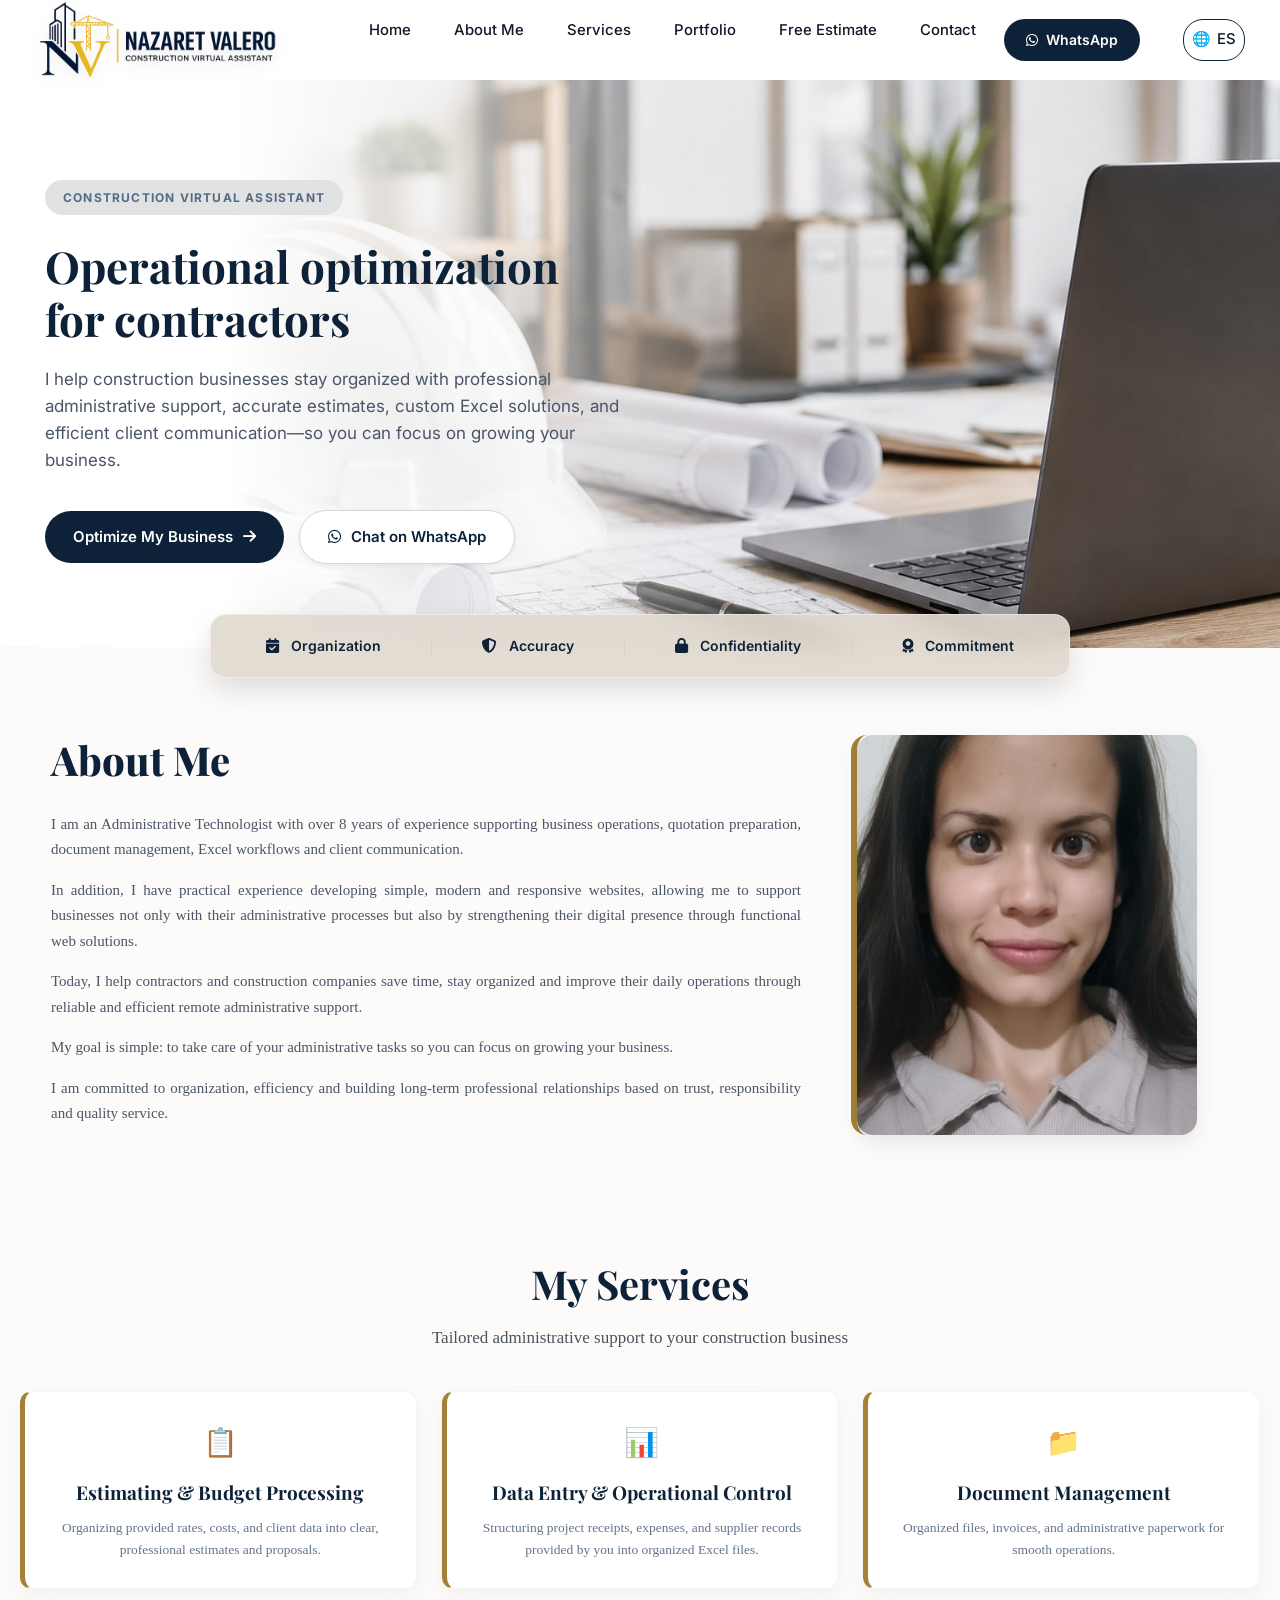
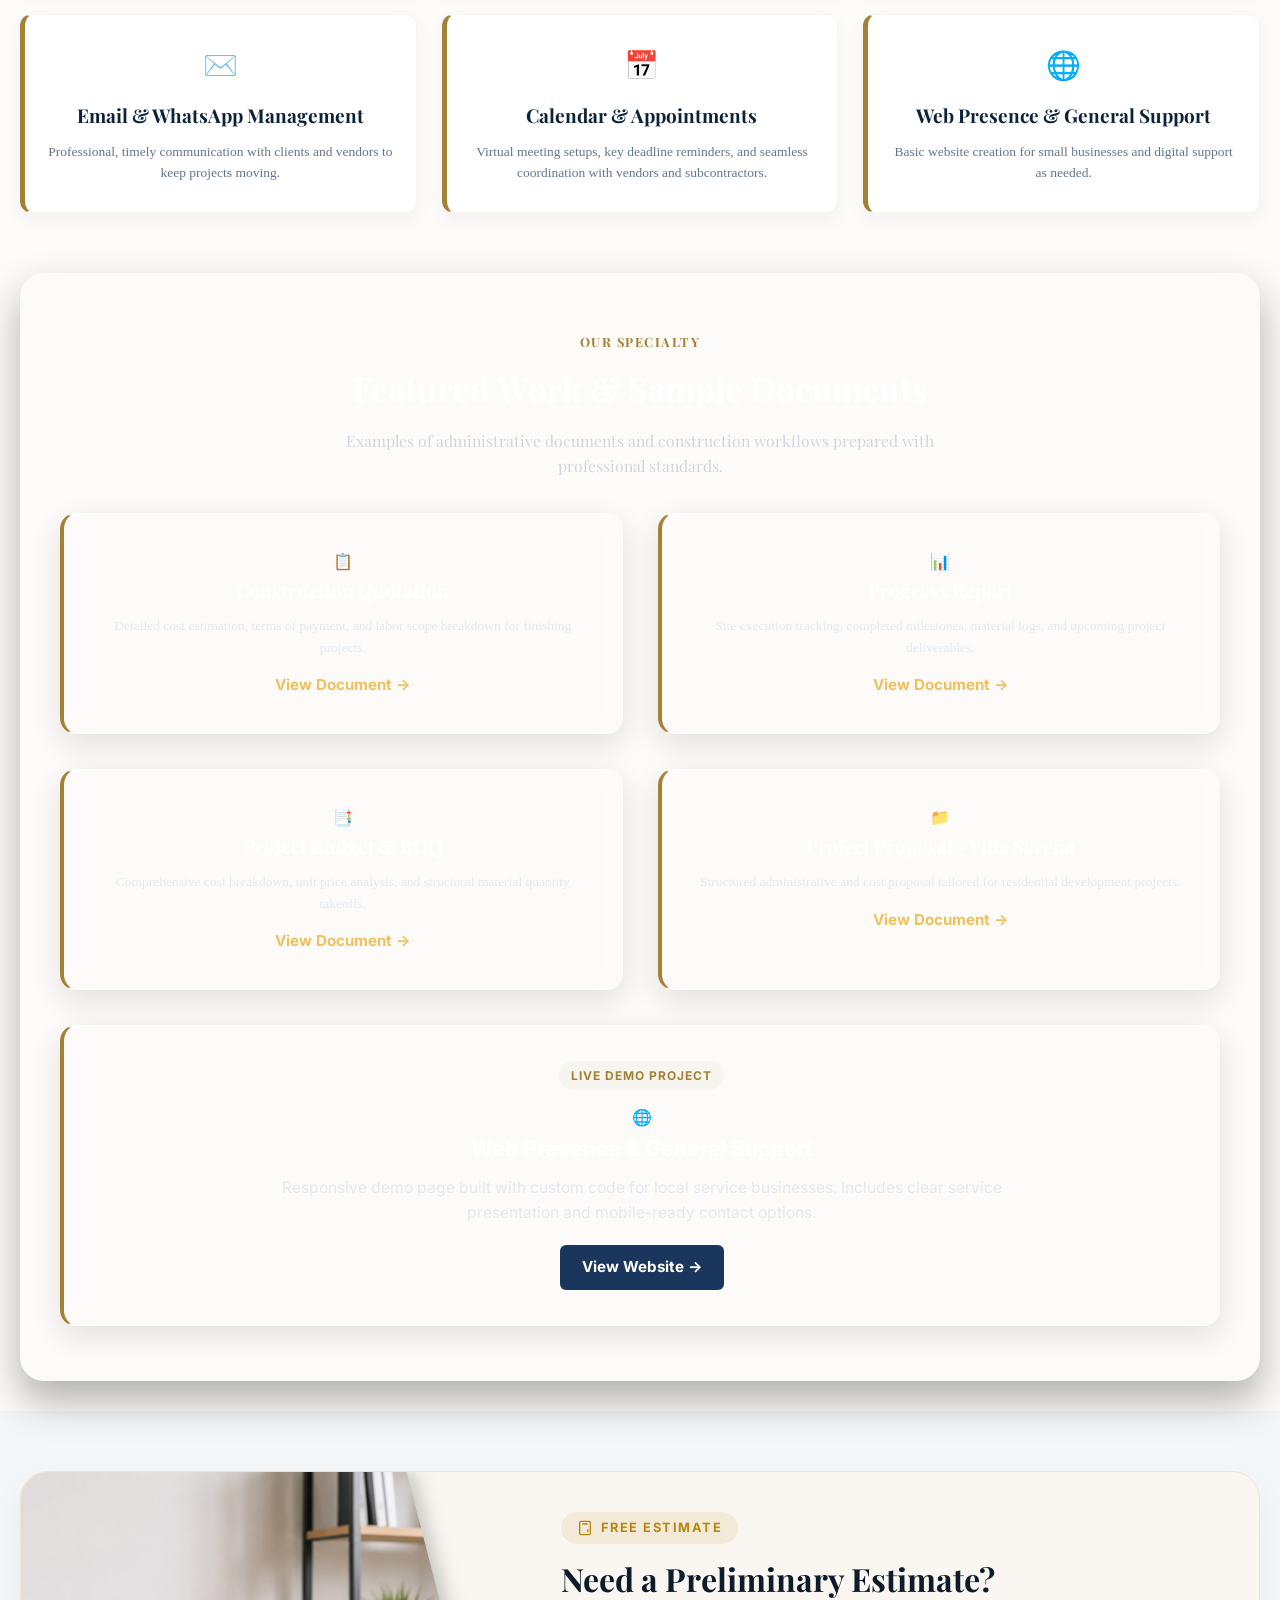
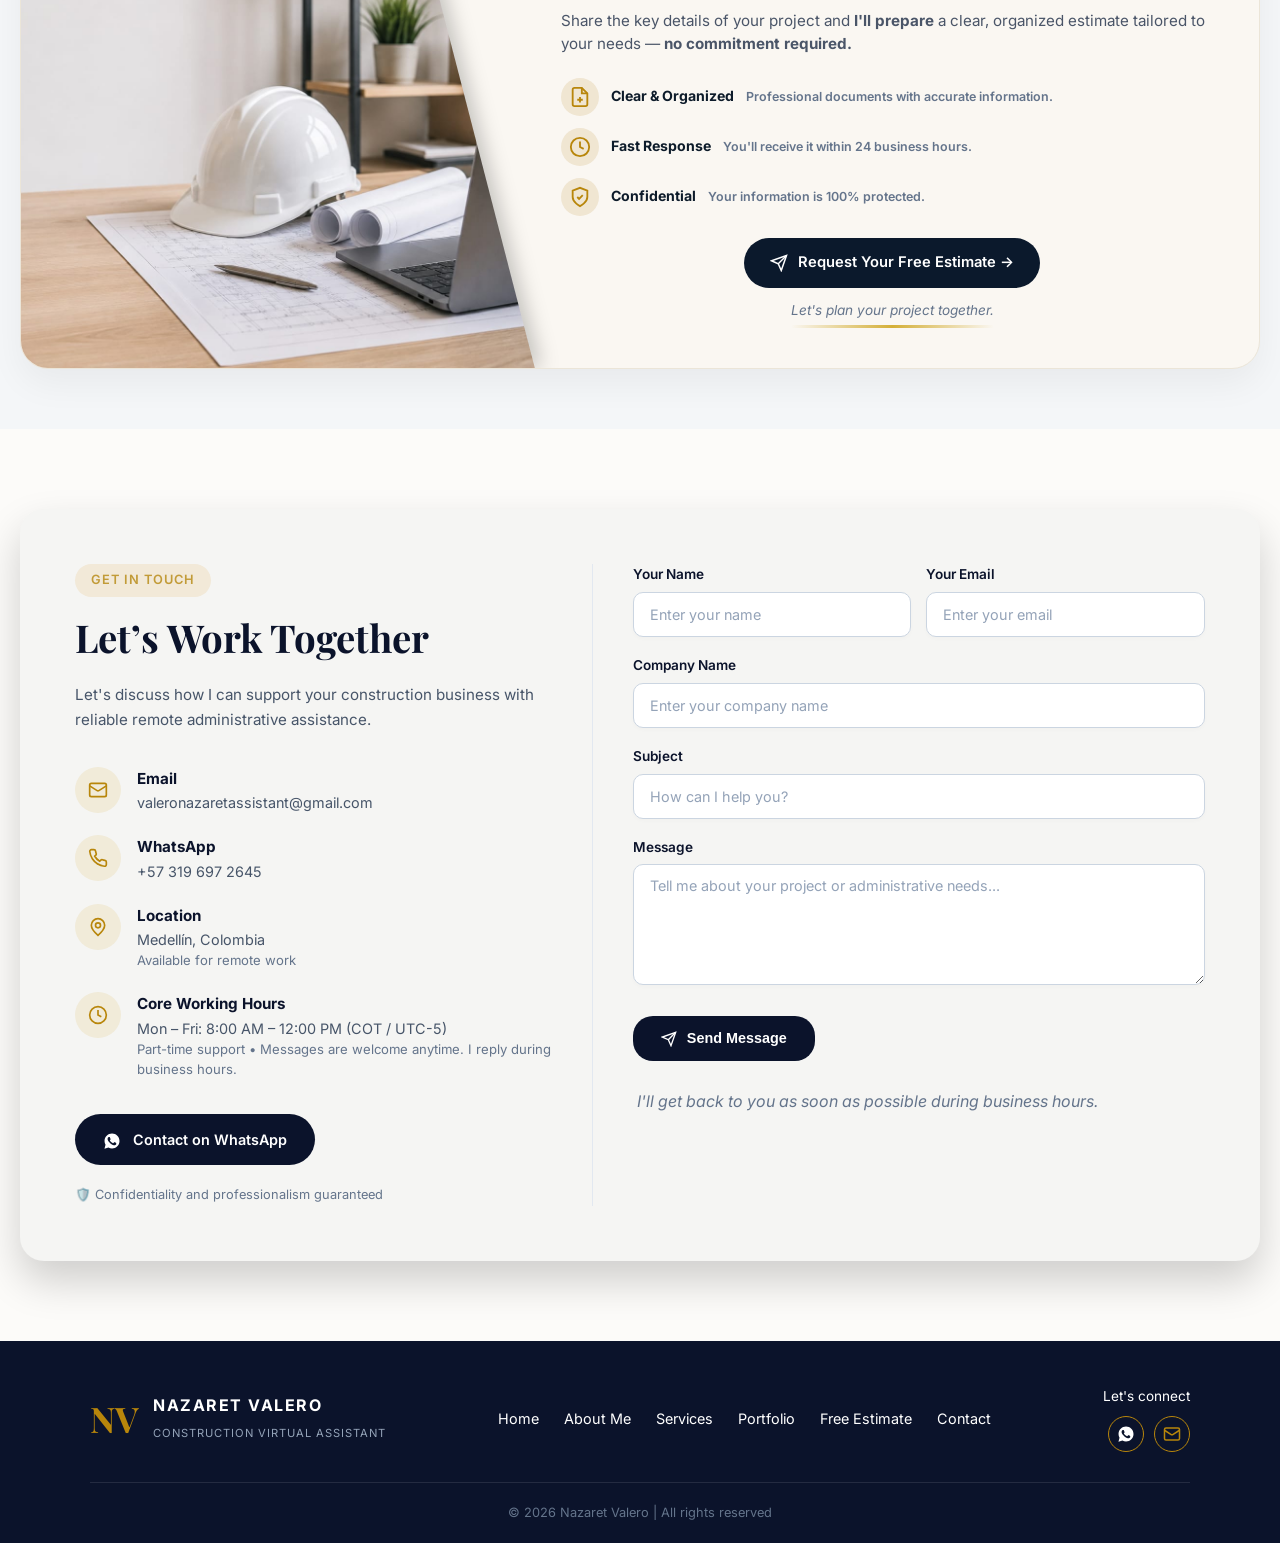
==== index.html @ 666b46e7 "Update index.html" ====
<!DOCTYPE html>
<html lang="en">
<head>
    <meta charset="UTF-8">
    <meta name="viewport" content="width=device-width, initial-scale=1.0">
    <title>Nazaret Valero | Construction Virtual Assistant</title>
    <!-- Tipografía Profesional Google Fonts -->
    <link rel="preconnect" href="https://fonts.googleapis.com">
    <link rel="preconnect" href="https://fonts.gstatic.com" crossorigin>
    <link href="https://fonts.googleapis.com/css2?family=Inter:wght@400;500;600;700&family=Playfair+Display:wght@600;700&display=swap" rel="stylesheet">
    
    <!-- CONEXIÓN CON EL CSS -->
    <link rel="stylesheet" href="Nazaret-styles.css">
    <link rel="stylesheet" href="https://cdnjs.cloudflare.com/ajax/libs/font-awesome/6.4.0/css/all.min.css">
</head>
<body>

    <!-- 1. BARRA DE NAVEGACIÓN SUPERIOR -->
<!-- 1. BARRA DE NAVEGACIÓN SUPERIOR -->
<header class="main-header">
  <div class="nav-container">
    
    <div class="logo-area">
      <img src="imagenes.img/logo.jpeg" alt="Nazaret Valero Logo" class="logo">
    </div>

    <!-- Botón hamburguesa con su función de clic -->
    <button class="menu-toggle" id="menu-toggle" onclick="toggleMenu()" aria-label="Abrir menú">
      <i class="fas fa-bars"></i>
    </button>

    <!-- Menú desplegable -->
    <nav class="nav-links" id="nav-links">
      <a href="#hero" data-i18n="navHome" onclick="closeMenu()">Home</a>
      <a href="#about" data-i18n="navAbout" onclick="closeMenu()">About Me</a>
      <a href="#services" data-i18n="navServices" onclick="closeMenu()">Services</a>
      <a href="#portfolio" data-i18n="navPortfolio" onclick="closeMenu()">Portfolio</a>
      <a href="#free-estimate" data-i18n="navEstimate" onclick="closeMenu()">Free Estimate</a>
      <a href="#contact" data-i18n="navContact" onclick="closeMenu()">Contact</a>

      <!-- Botones de acción integrados para que bajen en el menú móvil -->
      <a href="https://wa.me/573196972645" target="_blank" class="whatsapp-btn">
        <i class="fab fa-whatsapp"></i> WhatsApp
      </a>

      <a href="Nazaretes-index.html" class="lang-btn">
  🌐  <span id="lang-text">ES</span>
      </a>
    </nav>

  </div>
</header>

<!-- 2. SECCIÓN HERO -->
<section id="hero" class="hero-section">
    <div class="hero-container">
        <div class="hero-content">
            <!-- Píldora destacada -->
            <div class="hero-badge-pill">CONSTRUCTION VIRTUAL ASSISTANT</div>
            
            <h1>Operational optimization for contractors</h1>
            
            <p>I help construction businesses stay organized with professional administrative support, accurate estimates, custom Excel solutions, and efficient client communication—so you can focus on growing your business.</p>
            
            <div class="hero-actions">
                <a href="#contact" class="btn-primary">
                    Optimize My Business <i class="fas fa-arrow-right"></i>
                </a>
                <a href="https://wa.me/573196972645" target="_blank" class="btn-secondary">
                    <i class="fab fa-whatsapp"></i> Chat on WhatsApp
                </a>
            </div>
        </div>
        <!-- CINTA FLOTANTE DE CARACTERÍSTICAS (PÍLDORAS) -->
<div class="features-bar-wrapper">
    <div class="features-bar">
        <div class="feature-item">
            <i class="fas fa-calendar-check"></i>
            <span>Organization</span>
        </div>
        <div class="feature-divider"></div>
        
        <div class="feature-item">
            <i class="fas fa-shield-alt"></i>
            <span>Accuracy</span>
        </div>
        <div class="feature-divider"></div>
        
        <div class="feature-item">
            <i class="fas fa-lock"></i>
            <span>Confidentiality</span>
        </div>
        <div class="feature-divider"></div>
        
        <div class="feature-item">
            <i class="fas fa-award"></i>
            <span>Commitment</span>
        </div>
    </div>
</div>

    </div>
</section>

<!-- 3. SECCIÓN ACERCA DE MÍ -->
<section id="about" class="about-section">
    <div class="about-container">
        
        <!-- Columna Izquierda: Texto directo sobre la página -->
        <div class="about-content">
            <h2>About Me</h2>
            <p>I am an Administrative Technologist with over 8 years of experience supporting business operations, quotation preparation, document management, Excel workflows and client communication.</p>
            <p>In addition, I have practical experience developing simple, modern and responsive websites, allowing me to support businesses not only with their administrative processes but also by strengthening their digital presence through functional web solutions.</p>
            <p>Today, I help contractors and construction companies save time, stay organized and improve their daily operations through reliable and efficient remote administrative support.</p>
            <p>My goal is simple: to take care of your administrative tasks so you can focus on growing your business.</p>
            <p>I am committed to organization, efficiency and building long-term professional relationships based on trust, responsibility and quality service.</p>
        </div>

        <!-- Columna Derecha: Foto metida en su tarjeta flotante compacta -->
        <div class="about-image-wrapper">
        <div class="about-photo-card">
        <img src="imagenes.img/naza.jpg" alt="Nazaret Valero" class="about-photo">
    </div>
</div>
</section>

<section id="services" class="services-section">
    
    <!-- TÍTULOS DE LA SECCIÓN (Asegúrate de tener este bloque arriba de las tarjetas) -->
    <h2 class="services-title">My Services</h2>
    <p class="services-subtitle">Tailored administrative support to your construction business</p>

    <!-- CONTENEDOR DE LAS 6 TARJETAS EN VERTICAL -->
    <div class="services-container">

        <!-- 1. Cotizaciones -->
        <div class="service-card">
            <div class="service-icon">📋</div>
            <h3>Estimating & Budget Processing</h3>
            <p>Organizing provided rates, costs, and client data into clear, professional estimates and proposals.</p>
        </div>

        <!-- 2. Excel / Datos -->
        <div class="service-card">
            <div class="service-icon">📊</div>
            <h3>Data Entry & Operational Control</h3>
            <p>Structuring project receipts, expenses, and supplier records provided by you into organized Excel files.</p>
        </div>

        <!-- 3. Gestión Documental -->
        <div class="service-card">
            <div class="service-icon">📁</div>
            <h3>Document Management</h3>
            <p>Organized files, invoices, and administrative paperwork for smooth operations.</p>
        </div>

        <!-- 4. Correo y WhatsApp -->
        <div class="service-card">
            <div class="service-icon">✉️</div>
            <h3>Email & WhatsApp Management</h3>
            <p>Professional, timely communication with clients and vendors to keep projects moving.</p>
        </div>

        <!-- 5. Calendario -->
        <div class="service-card">
            <div class="service-icon">📅</div>
            <h3>Calendar & Appointments</h3>
            <p>Virtual meeting setups, key deadline reminders, and seamless coordination with vendors and subcontractors.</p>
        </div>

        <!-- 6. Web & Soporte -->
        <div class="service-card">
            <div class="service-icon">🌐</div>
            <h3>Web Presence & General Support</h3>
            <p>Basic website creation for small businesses and digital support as needed.</p>
        </div>

    </div>
</section>

<!-- SECTION: FEATURED WORK / PORTFOLIO -->
<section id="portfolio" class="services-section bg-white">
  <div class="container">
    
    <!-- TARJETA MARCO PRINCIPAL (Estilo José Obras) -->
    <div class="portfolio-hero-card">
      
      <div class="portfolio-hero-header">
        <span class="portfolio-tag">OUR SPECIALTY</span>
        <h2 class="portfolio-hero-title">Featured Work & Sample Documents</h2>
        <p class="portfolio-hero-subtitle">
          Examples of administrative documents and construction workflows prepared with professional standards.
        </p>
      </div>

      <!-- Cuadrícula 2x2 para las 4 tarjetas de documentos -->
      <div class="services-grid portfolio-2x2">
        
        <div class="service-card dark-card">
          <div class="card-icon">📋</div>
          <h3>Construction Quotation</h3>
          <p>Detailed cost estimation, terms of payment, and labor scope breakdown for finishing projects.</p>
          <a href="documentos.docs/english.docs/AustinTXquote.xlsx" target="_blank" class="portfolio-btn">View Document &rarr;</a>
        </div>

        <div class="service-card dark-card">
          <div class="card-icon">📊</div>
          <h3>Progress Report</h3>
          <p>Site execution tracking, completed milestones, material logs, and upcoming project deliverables.</p>
          <a href="documentos.docs/english.docs/CONSTRUCTION PROGRESS REPORT.pdf" target="_blank" class="portfolio-btn">View Document &rarr;</a>
        </div>

        <div class="service-card dark-card">
          <div class="card-icon">📑</div>
          <h3>Project Budget & BOQ</h3>
          <p>Comprehensive cost breakdown, unit price analysis, and structural material quantity takeoffs.</p>
          <a href="documentos.docs/english.docs/MRJOBSTENDER.xlsx" target="_blank" class="portfolio-btn">View Document &rarr;</a>
        </div>

        <div class="service-card dark-card">
          <div class="card-icon">📁</div>
          <h3>Project Proposal - Villa Serena</h3>
          <p>Structured administrative and cost proposal tailored for residential development projects.</p>
          <a href="documentos.docs/english.docs/Villa-Serena-proposal.odt" target="_blank" class="portfolio-btn">View Document &rarr;</a>
        </div>

      </div>

      <!-- Tarjeta 5: Proyecto Web en vivo -->
      <div class="featured-project-card dark-card">
        <div class="featured-badge">LIVE DEMO PROJECT</div>
        <div class="featured-content">
          <div class="card-icon">🌐</div>
          <h3>Web Presence & General Support</h3>
          <p>
          Responsive demo page built with custom code for local service businesses. Includes clear service presentation and mobile-ready contact options.
          </p>
          <a href="https://obras-remodelaciones.ejvalero10.workers.dev/" target="_blank" class="portfolio-btn-featured">View Website &rarr;</a>
        </div>
      </div>

    </div> <!-- FIN DE PORTFOLIO-HERO-CARD -->

  </div>
</section>

<!-- SECCIÓN FREE ESTIMATE (IMAGEN IZQUIERDA) -->
<section id="free-estimate" class="estimate-section">
  <div class="estimate-card">
    
    <!-- 1. Lado Izquierdo: Imagen con Corte Diagonal -->
    <div class="estimate-image-wrapper">
      <div class="gold-border"></div>
      <div class="estimate-image-side"></div>
    </div>

    <!-- 2. Lado Derecho: Textos y Botón -->
    <div class="estimate-text-side">
      <div class="badge-estimate">
        <svg width="16" height="16" viewBox="0 0 24 24" fill="none" stroke="currentColor" stroke-width="2">
          <rect x="4" y="2" width="16" height="20" rx="2"></rect>
          <line x1="8" y1="6" x2="16" y2="6"></line>
          <line x1="16" y1="14" x2="16" y2="18"></line>
          <path d="M8 10h.01M12 10h.01M16 10h.01M8 14h.01M12 14h.01M8 18h.01M12 18h.01"></path>
        </svg>
        FREE ESTIMATE
      </div>

      <h2 class="estimate-title">Need a Preliminary Estimate?</h2>
      
      <p class="estimate-desc">
        Share the key details of your project and <strong>I'll prepare</strong> 
        a clear, organized estimate tailored to your needs — 
        <strong>no commitment required.</strong>
      </p>

      <div class="estimate-features">
        <div class="feature-item">
          <div class="feature-icon">
            <svg width="22" height="22" viewBox="0 0 24 24" fill="none" stroke="#b8860b" stroke-width="2">
              <path d="M14 2H6a2 2 0 0 0-2 2v16a2 2 0 0 0 2 2h12a2 2 0 0 0 2-2V8z"></path>
              <polyline points="14 2 14 8 20 8"></polyline>
              <line x1="12" y1="18" x2="12" y2="12"></line>
              <path d="M9 15h6"></path>
            </svg>
          </div>
          <h3>Clear & Organized</h3>
          <p>Professional documents with accurate information.</p>
        </div>

        <div class="feature-item">
          <div class="feature-icon">
            <svg width="22" height="22" viewBox="0 0 24 24" fill="none" stroke="#b8860b" stroke-width="2">
              <circle cx="12" cy="12" r="10"></circle>
              <polyline points="12 6 12 12 16 14"></polyline>
            </svg>
          </div>
          <h3>Fast Response</h3>
          <p>You'll receive it within 24 business hours.</p>
        </div>

        <div class="feature-item">
          <div class="feature-icon">
            <svg width="22" height="22" viewBox="0 0 24 24" fill="none" stroke="#b8860b" stroke-width="2">
              <path d="M12 22s8-4 8-10V5l-8-3-8 3v7c0 6 8 10 8 10z"></path>
              <polyline points="9 12 11 14 15 10"></polyline>
            </svg>
          </div>
          <h3>Confidential</h3>
          <p>Your information is 100% protected.</p>
        </div>
      </div>

      <div class="estimate-action-wrapper">
        <a href="#contact" class="btn-estimate">
          <svg width="18" height="18" viewBox="0 0 24 24" fill="none" stroke="currentColor" stroke-width="2">
            <line x1="22" y1="2" x2="11" y2="13"></line>
            <polygon points="22 2 15 22 11 13 2 9 22 2"></polygon>
          </svg>
          Request Your Free Estimate &rarr;
        </a>

        <div class="footer-tag-container">
          <p class="estimate-footer-tag">Let's plan your project together.</p>
          <div class="gold-brush-line"></div>
        </div>
      </div>
    </div>

  </div>
</section>

<!-- SECCIÓN DE CONTACTO -->
<section class="contact-section" id="contact">
  <div class="contact-card">
    
    <!-- Columna Izquierda: Información de contacto -->
    <div class="contact-info">
      <span class="contact-tag">GET IN TOUCH</span>
      <h2 class="contact-title">Let’s Work Together</h2>
      <p class="contact-desc">
        Let's discuss how I can support your construction business with reliable remote administrative assistance.
      </p>

      <div class="info-list">
        <!-- Email -->
        <div class="info-item">
          <div class="info-icon">
            <svg width="20" height="20" viewBox="0 0 24 24" fill="none" stroke="#b8860b" stroke-width="2"><rect x="2" y="4" width="20" height="16" rx="2"/><path d="m22 7-8.97 5.7a1.94 1.94 0 0 1-2.06 0L2 7"/></svg>
          </div>
          <div>
            <strong>Email</strong>
            <p>valeronazaretassistant@gmail.com</p>
          </div>
        </div>

        <!-- WhatsApp -->
        <div class="info-item">
          <div class="info-icon">
            <svg width="20" height="20" viewBox="0 0 24 24" fill="none" stroke="#b8860b" stroke-width="2"><path d="M22 16.92v3a2 2 0 0 1-2.18 2 19.79 19.79 0 0 1-8.63-3.07 19.5 19.5 0 0 1-6-6 19.79 19.79 0 0 1-3.07-8.67A2 2 0 0 1 4.11 2h3a2 2 0 0 1 2 1.72 12.84 12.84 0 0 0 .7 2.81 2 2 0 0 1-.45 2.11L8.09 9.91a16 16 0 0 0 6 6l1.27-1.27a2 2 0 0 1 2.11-.45 12.84 12.84 0 0 0 2.81.7A2 2 0 0 1 22 16.92z"/></svg>
          </div>
          <div>
            <strong>WhatsApp</strong>
            <p>+57 319 697 2645</p>
          </div>
        </div>

        <!-- Location -->
        <div class="info-item">
          <div class="info-icon">
            <svg width="20" height="20" viewBox="0 0 24 24" fill="none" stroke="#b8860b" stroke-width="2"><path d="M12 2a8 8 0 0 0-8 8c0 5.25 8 12 8 12s8-6.75 8-12a8 8 0 0 0-8-8z"/><circle cx="12" cy="10" r="3"/></svg>
          </div>
          <div>
            <strong>Location</strong>
            <p>Medellín, Colombia<br><span class="sub-text">Available for remote work</span></p>
          </div>
        </div>

        <!-- Working Hours & Response Time -->
        <div class="info-item">
          <div class="info-icon">
            <svg width="20" height="20" viewBox="0 0 24 24" fill="none" stroke="#b8860b" stroke-width="2"><circle cx="12" cy="12" r="10"/><polyline points="12 6 12 12 16 14"/></svg>
          </div>
          <div>
            <strong>Core Working Hours</strong>
            <p>Mon – Fri: 8:00 AM – 12:00 PM (COT / UTC-5)<br>
            <span class="sub-text">Part-time support • Messages are welcome anytime. I reply during business hours.</span></p>
          </div>
        </div>
      </div>

      <a href="https://wa.me/573196972645" target="_blank" class="btn-whatsapp">
        <svg width="18" height="18" viewBox="0 0 24 24" fill="currentColor" style="vertical-align: middle; margin-right: 8px;"><path d="M12.031 2c-5.517 0-9.993 4.476-9.993 9.993 0 1.763.459 3.483 1.332 5.003l-1.417 5.176 5.297-1.389c1.472.802 3.137 1.222 4.781 1.222 5.517 0 9.993-4.476 9.993-9.993s-4.476-9.993-9.993-9.993zm5.834 14.161c-.247.693-1.221 1.282-1.996 1.448-.528.113-1.218.204-3.535-.757-2.966-1.229-4.872-4.248-5.02-4.444-.147-.197-1.201-1.602-1.201-3.056 0-1.454.757-2.17 1.026-2.463.269-.293.588-.366.783-.366.196 0 .392.001.563.01.183.009.429-.069.672.514.247.593.842 2.054.915 2.203.073.149.122.322.024.516-.098.196-.147.319-.293.491-.147.172-.31.385-.443.518-.147.147-.301.307-.129.602.172.295.765 1.263 1.642 2.045 1.129 1.004 2.08 1.315 2.375 1.462.295.147.466.122.638-.073.172-.196.735-.857.931-1.151.196-.295.392-.245.662-.147.269.098 1.716.809 2.01 1.054.295.245.295.589.048 1.282z"/></svg>
        Contact on WhatsApp
      </a>

      <p class="security-note">
        🛡️ Confidentiality and professionalism guaranteed
      </p>
    </div>

    <!-- Divisor de Línea Vertical -->
    <div class="contact-divider"></div>

    <!-- Columna Derecha: Formulario -->
    <div class="contact-form-container">
      <form class="contact-form" action="https://formspree.io/f/xlgqovov" method="POST">
        <div class="form-row">
          <div class="form-group">
            <label>Your Name</label>
            <input type="text" name="name" placeholder="Enter your name" required>
          </div>
          <div class="form-group">
            <label>Your Email</label>
            <input type="email" name="email" placeholder="Enter your email" required>
          </div>
        </div>

        <div class="form-group">
          <label>Company Name</label>
          <input type="text" name="company" placeholder="Enter your company name">
        </div>

        <div class="form-group">
          <label>Subject</label>
          <input type="text" name="subject" placeholder="How can I help you?">
        </div>

        <div class="form-group">
          <label>Message</label>
          <textarea name="message" rows="5" placeholder="Tell me about your project or administrative needs..."></textarea>
        </div>

        <button type="submit" class="btn-send">
          <svg width="16" height="16" viewBox="0 0 24 24" fill="none" stroke="currentColor" stroke-width="2" style="vertical-align: middle; margin-right: 6px;"><line x1="22" y1="2" x2="11" y2="13"/><polygon points="22 2 15 22 11 13 2 9 22 2"/></svg>
          Send Message
        </button>

<!-- Nota de confianza debajo del botón -->
<p class="form-note">
  I'll get back to you as soon as possible during business hours.
</p>

      </form>
    </div>

  </div>
</section>

<!-- PIE DE PÁGINA (FOOTER) -->
<footer class="main-footer">
  <div class="footer-container">
    
    <!-- Branding -->
    <div class="footer-brand">
     <span class="brand-monogram notranslate" translate="no">NV</span>
      <div class="brand-text">
        <h3>NAZARET VALERO</h3>
        <span>CONSTRUCTION VIRTUAL ASSISTANT</span>
      </div>
    </div>

    <!-- Links de Navegación -->
    <ul class="footer-nav">
      <li><a href="#hero">Home</a></li>
      <li><a href="#about">About Me</a></li>
      <li><a href="#services">Services</a></li>
      <li><a href="#portfolio">Portfolio</a></li>
      <li><a href="#free-estimate">Free Estimate</a></li>
      <li><a href="#contact">Contact</a></li>
    </ul>

       <!-- Contacto Directo: WhatsApp y Email (Iconos Circulares) -->
    <div class="footer-social">
      <span>Let's connect</span>
      <div class="social-icons">
        <!-- Icono WhatsApp Circular -->
        <a href="https://wa.me/573196972645" target="_blank" title="WhatsApp" class="btn-footer-circle btn-wa-circle">
          <svg width="18" height="18" viewBox="0 0 24 24" fill="#ffffff"><path d="M12.031 2c-5.517 0-9.993 4.476-9.993 9.993 0 1.763.459 3.483 1.332 5.003l-1.417 5.176 5.297-1.389c1.472.802 3.137 1.222 4.781 1.222 5.517 0 9.993-4.476 9.993-9.993s-4.476-9.993-9.993-9.993zm5.834 14.161c-.247.693-1.221 1.282-1.996 1.448-.528.113-1.218.204-3.535-.757-2.966-1.229-4.872-4.248-5.02-4.444-.147-.197-1.201-1.602-1.201-3.056 0-1.454.757-2.17 1.026-2.463.269-.293.588-.366.783-.366.196 0 .392.001.563.01.183.009.429-.069.672.514.247.593.842 2.054.915 2.203.073.149.122.322.024.516-.098.196-.147.319-.293.491-.147.172-.31.385-.443.518-.147.147-.301.307-.129.602.172.295.765 1.263 1.642 2.045 1.129 1.004 2.08 1.315 2.375 1.462.295.147.466.122.638-.073.172-.196.735-.857.931-1.151.196-.295.392-.245.662-.147.269.098 1.716.809 2.01 1.054.295.245.295.589.048 1.282z"/></svg>
        </a>
        
        <!-- Icono Email Circular con enlace directo -->
    <!-- Abre directamente la pantalla de redacción de Gmail -->
<a href="https://mail.google.com/mail/?view=cm&fs=1&to=valeronazaretassistant@gmail.com" target="_blank" title="Email" class="btn-footer-circle">
  <svg width="18" height="18" viewBox="0 0 24 24" fill="none" stroke="#b8860b" stroke-width="2">
    <rect x="2" y="4" width="20" height="16" rx="2"/>
    <path d="m22 7-8.97 5.7a1.94 1.94 0 0 1-2.06 0L2 7"/>
  </svg>
</a>
      </div>
    </div>

  </div>
  
  <div class="footer-bottom">
    <p>© 2026 Nazaret Valero | All rights reserved</p>
  </div>
</footer>
    <!-- CONEXIÓN CON EL JAVASCRIPT -->
    <script src="Nazaret-script.js"></script>
</body>
</html>
---- Nazaret-styles.css ----
/* ==========================================================================
   NAZARET VALERO - ARCHIVO CSS COMPLETAMENTE NUEVO (CORREGIDO)
   ========================================================================== */

*, *::before, *::after {
    box-sizing: border-box;
    margin: 0;
    padding: 0;
}

html {
    scroll-behavior: smooth;
}

body {
    font-family: 'Inter', sans-serif;
    background-color: #ffffff;
    color: #1e293b;
    line-height: 1.6;
}

/* 1. Barra superior con altura fija */
.main-header {
    z-index: 1000;
    padding: 0;
    height: 80px; /* Fijamos la altura de la barra para que no crezca */
    position: relative;
    background-color: #ffffff; /* Ajusta al color de tu cabecera */
}

/* 2. Contenedor que mantiene todo alineado */
.nav-container {
    max-width: 1270px;
    margin: 0 auto;
    padding: 0 20px;
    height: 100%;
    display: flex;
    justify-content: space-between;
    align-items: center;
    position: relative; /* Mantiene la referencia para el logo */
}

/* 3. Área del logo liberada del tamaño de la barra */
.logo-area {
    position: absolute; /* ¡Clave! Lo saca del flujo para que no altere el alto de la barra */
    left: 0px;
    top: 60%;
    transform: translateY(-50%); /* Centra el logo perfectamente con respecto a la barra */
    z-index: 1001;
}

/* 4. Tu logo con el tamaño grande que necesitas */
.logo {
    height: 200px; /* Aquí le das el tamaño grande que quieras para que se lean perfecto las letras */
    width: auto;
    display: block;
    filter: drop-shadow(0px 4px 8px rgba(0, 0, 0, 0.08)); /* Sombra suave para que resalte si sobresale */
}

/* 5. Asegurar que los enlaces sigan a la derecha sin moverse */
.nav-links {
    margin-left: auto; /* Empuja el menú a la derecha */
    display: flex;
    gap: 3px;
    list-style: none;
}

.nav-links a {
    color: #111827 !important;
    text-decoration: none;
    font-weight: 500;
    font-size: 0.93rem;
    margin-left: 30px;
    margin-right: 10px;
    transition: color 0.3s ease;
}

.nav-links a:hover {
    color: #a38136 !important; /* Naranja Óxido */
}

/* Estilo principal del botón de WhatsApp */
.nav-links a.whatsapp-btn {
    display: inline-flex;
    align-items: center;
    gap: 8px;
    background-color: #0d2238; /* Azul oscuro */
    color: #ffffff !important; /* El !important asegura que las letras sean BLANCAS */
    padding: 10px 22px;
    border-radius: 50px;
    text-decoration: none;
    font-weight: 600;
    font-size: 14px;
    transition: all 0.3s ease;
    margin-left: 15px;
}

/* Forzar que el icono de Font Awesome también sea blanco */
.nav-links a.whatsapp-btn i {
    color: #ffffff !important;
    font-size: 14px;
}

/* Efecto al pasar el cursor por encima (Hover) */
.nav-links a.whatsapp-btn:hover {
    background-color: #1a365d;
    color: #a38136 !important;
}
/* Tamaño del icono de WhatsApp */
.whatsapp-btn i {
    font-size: 14px;
}

.lang-btn {
  background: transparent;
  border: 1px solid #0d2238;
  color: #0d2238;
  padding: 6px 8px;
  border-radius: 20px;
  cursor: pointer;
  font-weight: 600;
  font-size: 14px;
  display: inline-flex;
  align-items: center;
  gap: 6px;
  transition: all 0.3s ease;
}

.lang-btn:hover {
  background: #0d2238;
  color: #ffffff;
}

/* ======================================================
   SOLO PARA CELULARES (No altera nada en computadora)
   ====================================================== */
@media screen and (max-width: 1140px) {
  /* 1. Permite que el encabezado se ajuste en pantalla pequeña */
  .main-header {
    height: auto !important;
  }

  /* 2. Pasa el logo con su absolute a una posición normal para celular */
  .logo-area {
    position: static !important;
    transform: none !important;
    text-align: center;
  }

  /* 3. Reduce el logo solo en pantallas pequeñas */
  .logo {
    height: 70px !important;
    margin: 0 auto;
  }

  /* 4. Acomoda el contenedor en columna (Logo arriba, menú abajo) */
  .nav-container {
    flex-direction: column !important;
    padding: 10px !important;
    gap: 10px;
  }

  /* 5. Organiza los enlaces en celular sin que se monten */
  .nav-links {
    margin-left: 0 !important;
    justify-content: center;
    width: 100%;
    flex-wrap: wrap;
    gap: 8px 10px;
  }

  .nav-links a {
    font-size: 11px !important;
  }

  .nav-links a.whatsapp-btn {
    margin-left: 0 !important;
    padding: 6px 14px !important;
    font-size: 12px !important;
  }

  .lang-btn {
    padding: 5px 10px !important;
    font-size: 12px !important;
  }
}

/* Oculta la barra superior emergente de Google Translate */
.goog-te-banner-frame, .skiptranslate {
  display: none !important;
}
body {
  top: 0px !important;
}

/* ======================================================
   BOTÓN HAMBURGUESA CORPORATIVO
   ====================================================== */
.menu-toggle {
  display: none;
  background: transparent;
  border: 2px solid #0d2238; /* Borde azul marino elegante */
  border-radius: 8px;
  color: #0d2238;           /* Las tres rayitas en azul marino */
  font-size: 20px;
  padding: 6px 12px;
  cursor: pointer;
  transition: all 0.3s ease;
}

.menu-toggle:hover {
  background-color: #0d2238;
  color: #ffffff;           /* Se invierte a fondo azul con rayitas blancas al pasar el cursor */
}

/* ======================================================
   DESPLIEGUE DEL MENÚ MÓVIL
   ====================================================== */
@media (max-width: 992px) {
  .menu-toggle {
    display: block; /* Muestra el botón en pantallas pequeñas */
  }

  /* Fondo Plateado Corporativo elegante con animación */
  .nav-links {
    display: flex !important;
    flex-direction: column;
    align-items: center;
    position: absolute;
    top: 100%;
    left: 0;
    width: 100%;
    
    /* Color Plateado / Gris ejecutivo impecable */
    background-color: #f1f5f9 !important; 
    border-bottom: 3px solid #0d2238;
    box-shadow: 0px 10px 20px rgba(0, 0, 0, 0.12);
    z-index: 1000;
    gap: 15px;
    
    /* Oculto por defecto con animación suave */
    opacity: 0;
    visibility: hidden;
    transform: translateY(-10px);
    max-height: 0;
    overflow: hidden;
    transition: all 0.35s ease-in-out;
  }

  /* Estado cuando se abre el menú */
  .nav-links.open,
  .nav-links.active {
    opacity: 1;
    visibility: visible;
    transform: translateY(0);
    max-height: 600px;
    padding: 25px 0 30px 0;
  }

  .nav-links a:not(.whatsapp-btn) {
    width: 80%;
    text-align: center;
    padding-bottom: 8px;
    border-bottom: 1px solid rgba(13, 34, 56, 0.06);
  }


  /* Ajuste de margen para que los elementos queden alineados en columna */
  .nav-links a,
  .nav-links .lang-btn {
    margin-left: 0 !important;
    margin-right: 0 !important;
  }
}

/* --- SECCIÓN HERO CON FONDO Y DIFUMINADO --- */
.hero-section {
    position: relative;
    padding: 100px 0;             /* Espaciado amplio arriba y abajo */
    width: 100%;
    
    /* Carga de la imagen de fondo + El degradado difuminado a la izquierda */
    background-image: 
        linear-gradient(to right, 
            #ffffff 18%,          /* Totalmente blanco hasta el 35% a la izquierda para leer bien */
            rgba(255, 255, 255, 0.65) 38%, /* Comienza a transparentarse */
            rgba(255, 255, 255, 0) 68%    /* 100% transparente a la derecha para ver la foto */
        ),
        url('imagenes.img/casco.jpeg'); /* Tu foto del casco */
        
    background-size: cover;       /* Ocupa todo el espacio disponible */
    background-position: center right; /* Alinea la foto a la derecha */
    background-repeat: no-repeat;
}

.hero-container {
    max-width: 1230px;
    margin: 0 auto;
    padding: 0 20px;
}

.hero-content {
    max-width: 580px;            /* Limita el ancho del texto dentro de la zona blanca difuminada */
    text-align: left;
}

/* ESTILO DE LA PÍLDORA (HERO BADGE PILL) */
.hero-badge-pill {
    display: inline-block;
    background-color: #e1e2e4;    /* Fondo suave de la píldora */
    color: #556b82;               /* Color del texto */
    padding: 8px 18px;            /* Relleno interno */
    border-radius: 30px;          /* Forma de cápsula/píldora */
    font-size: 12px;
    font-weight: 700;
    letter-spacing: 1.2px;
    text-transform: uppercase;
    margin-bottom: 25px;
}

.hero-content h1 {
    font-size: 44px;
    line-height: 1.2;
    color: #0d2238;
    font-family: 'Playfair Display', serif, Georgia;
    margin-bottom: 20px;
}

.hero-content p {
    font-size: 17px;
    color: #4a5568;
    line-height: 1.6;
    margin-bottom: 35px;
}

/* BOTONES */
.hero-actions {
    display: flex;
    gap: 15px;
    align-items: center;
}

/* --- ESTILO BASE DEL MENÚ FLOTANTE --- */

.features-bar-wrapper {
    max-width: 900px;
    margin: 0 auto;
    padding: 0 20px;
    position: relative;
    z-index: 30;            /* Asegura que quede POR ENCIMA de la foto y de About Me */
    margin-top: 50px;
    margin-bottom: -130px;   /* <--- ESTE VALOR LA HACE BAJAR. Si la quieres aún más abajo, pon -85px */
}


.features-bar {
    /* Tono grisáceo/beige con más fuerza y opacidad */
    background: rgba(225, 218, 208, 0.92); 
    
    /* Mantiene el desenfoque suave para el toque profesional */
    backdrop-filter: blur(12px);
    -webkit-backdrop-filter: blur(12px);
    
    border-radius: 16px;
    padding: 20px 30px;
    display: flex;
    align-items: center;
    justify-content: space-around;
    
    /* Borde sutil para darle contraste */
    border: 1px solid rgba(255, 255, 255, 0.4);
    
    /* Sombra con más cuerpo para que resalte sobre el fondo */
    box-shadow: 0 12px 28px rgba(0, 0, 0, 0.12);
}

.feature-item {
    display: flex;
    align-items: center;
    gap: 8px;
    color: #0d2238; /* Azul oscuro legible */
    font-weight: 600;
    font-size: 14px;
    white-space: nowrap;
}

.feature-item i {
    font-size: 15px;
    color: #0d2238;
}

.feature-divider {
    width: 1px;
    height: 18px;
    background-color: #d8d0c5; /* Divisor en tono crema más oscuro */
}


/* ===================================================
   CÓDIGO RESPONSIVE ÚNICAMENTE (@media)
   =================================================== */

/* Laptops pequeñas y Tablets horizontales */
@media (max-width: 902px) {
  .features-bar {
    padding: 14px 15px;
  }

  .feature-item {
    font-size: 12px;
    gap: 6px;
  }
}

/* Pantallas de celular y Tablets verticales */
@media (max-width: 768px) {
  .features-bar-wrapper {
    margin-bottom: -100px;
  }

  .features-bar {
    flex-wrap: wrap; /* Acomoda las píldoras en 2 filas */
    gap: 8px;
    justify-content: center;
    padding: 12px;
    background-color: #f5f0eb;
  }

  .feature-divider {
    display: none; /* Oculta las líneas verticales en móvil */
  }

  .feature-item {
    flex: 1 1 calc(50% - 10px); /* Hace que cada píldora mida exactamente la mitad del espacio */
    box-sizing: border-box;
    justify-content: center;
    background-color: #ffffff; /* Píldoras blancas internas para móvil */
    padding: 8px 4px;          /* Menos relleno a los lados para que quepa la palabra larga */
    border-radius: 25px;
    font-size: 11px;           /* Letra ligeramente más ajustada para que "Confidencialidad" entre perfecta */
    white-space: nowrap;       /* Fuerza a que el texto no se rompa */
    box-shadow: 0 2px 5px rgba(0,0,0,0.04);
  }
}


.btn-primary {
    background-color: #0d2238;
    color: #ffffff !important;
    padding: 14px 28px;
    border-radius: 30px;
    text-decoration: none;
    font-weight: 600;
    font-size: 15px;
    display: inline-flex;
    align-items: center;
    gap: 10px;
    transition: all 0.3s ease;
}

.btn-primary:hover {
    background-color: #1a365d;
}

.btn-secondary {
    background-color: #ffffff;
    color: #0d2238 !important;
    border: 1px solid #d0d7de;
    padding: 14px 28px;
    border-radius: 30px;
    text-decoration: none;
    font-weight: 600;
    font-size: 15px;
    display: inline-flex;
    align-items: center;
    gap: 10px;
    box-shadow: 0 2px 5px rgba(0,0,0,0.05);
    transition: all 0.3s ease;
}

.btn-secondary:hover {
    background-color: #f8fafc;
}

/* --- SECCIÓN ABOUT ME --- */
.about-section {
    padding: 80px 20px;
    background-color: #fcfbf9; /* Fondo suave de la página */
}

.about-container {
    max-width: 1450px;
    width: 95%;
    margin: 0 auto;
    display: flex;
    align-items: center;
    gap: 50px;
}

/* COLUMNA IZQUIERDA: TEXTO */
.about-content {
    flex: 1;
    max-width: 750px;
}

.about-content h2 {
    font-family: 'Playfair Display', Georgia, serif;
    font-size: 40px;
    color: #0d2238;
    margin-bottom: 20px;
    text-align: left;
    font-weight: 800;
}

.about-content p {
    font-family: Georgia, serif;
    font-size: 15px;
    line-height: 1.7;
    color: #4a5568;
    margin-bottom: 15px;
    font-weight: 300; /* <--- Esto le quita el aspecto de negrita pesada */
    text-justify: inter-word;
    max-width: 800px;
    text-align: justify;
}

/* CONTENEDOR DE LA DERECHA */
.about-image-wrapper {
    flex: 0 0 300px; /* Le damos menos espacio proporcional para reducir tamaño */
    display: flex;
    justify-content: center;
    align-items: center;
    width: auto;
}

.about-image-wrapper img {
    width: 340px;
    height: 400px;
    object-fit: cover;
    border-radius: 16px;
}

/* LA TARJETA FLOTANTE (ESTILO MISIÓN/VISIÓN) */
.about-photo-card {
    background-color: transparent;
    padding: 0;
    border-radius: 16px; /* Bordes redondeados suavemente */
    max-width: none; /* <--- TAMAÑO REDUCIDO A LA MITAD */
    width: auto;
    
    /* EL BORDE DORADO A LA IZQUIERDA QUE ME SEÑALASTE */
    border-left: 6px solid #a38136; 
    
    /* Sombra suave e imperceptible para el efecto flotante */
    box-shadow:none;
    border-top: none;
    border-right: none;
    border-bottom: none;
}

/* LA FOTO DENTRO DE LA TARJETA */
.about-photo {
    width: 100%;
    height: auto;
    border-radius: 12px;
    display: block;
    object-fit: cover;
    box-shadow: 0 8px 20px rgba(0, 0, 0, 0.08);
}

/* RESPONSIVE MÓVIL */
@media (max-width: 868px) {
    .about-container {
        flex-direction: column-reverse;
        gap: 30px;
    }
}

@media (max-width: 768px) {
    .about-image-wrapper {
        max-width: 290px;
        margin: 0 auto;
    }

    .about-image-wrapper img {
        height: 360px;
    }
}

/* ==========================================
   SECCIÓN: MY SERVICES (Grid 3x2)
   ========================================== */

/* Contenedor principal de la sección */
.services-section {
    padding: 30px 20px;
    
    /* CAMBIO DE COLOR DE FONDO: Tono crema/arena sofisticado que contrasta con el blanco */
    background-color: #fcfbf9; 
    
    text-align: center;
    position: relative;

}

/* Título principal */
.services-title {
    font-family: 'Playfair Display', Georgia, serif;
    font-size: 40px;
    color: #0d2238;
    margin-bottom: 8px;
    font-weight: 700;
    text-align: center;
}

/* Subtítulo */
.services-subtitle {
    font-family: Georgia, serif;
    font-size: 17px;
    color: #4b525c;
    margin-bottom: 40px;
    text-align: center;
}

/* CUADRÍCULA: 3 COLUMNAS Y 2 FILAS */
.services-container {
    display: grid;
    grid-template-columns: repeat(3, 1fr); /* Crea exactamente 3 columnas iguales */
    gap: 25px;                            /* Espacio uniforme entre tarjetas */
    max-width: 1450px;                    /* Ancho ideal para acomodar las 3 tarjetas */
    width: 100%;
    margin: 0 auto;                       /* Centra la cuadrícula en la pantalla */
}

/* ESTILO DE CADA TARJETA CON EL BORDE DORADO LATERAL */
.service-card {
    background-color: #ffffff;
    padding: 28px 22px;
    border-radius: 12px; /* Bordes redondeados finos */
    
    /* EL DETALLE DORADO LATERAL (Igual al estilo de la foto) */
    border-left: 5px solid #a38136 ; /* Puedes ajustar este código hexadecimal a tu tono dorado exacto */
    
    /* Bordes sutiles para los otros 3 lados */
    border-top: 1px solid rgba(0, 0, 0, 0.04);
    border-right: 1px solid rgba(0, 0, 0, 0.04);
    border-bottom: 1px solid rgba(0, 0, 0, 0.04);
    
    /* Sombra suave e imperceptible para el efecto flotante */
    box-shadow: 0 8px 20px rgba(0, 0, 0, 0.04);
    
    text-align: center;
    transition: transform 0.25s ease, box-shadow 0.25s ease;
}

/* EFECTO AL PASAR EL MOUSE (Hover elegante) */
.service-card:hover {
    box-shadow: 0 12px 28px rgba(0, 0, 0, 0.08); /* La sombra se acentúa */
}

/* Iconos */
.service-icon {
    font-size: 28px;
    margin-bottom: 12px;
    display: inline-block;
}

/* Título de la tarjeta */
.service-card h3 {
    font-family: 'Playfair Display', Georgia, serif;
    font-size: 19px;
    font-weight: 700;
    color: #0d2238;
    margin-bottom: 10px;
}

/* Párrafo interno */
.service-card p {
    font-family: Georgia, serif;
    font-size: 13.5px;
    line-height: 1.6;
    color: #64748b;
    margin: 0;
    font-weight: 400 !important;
}

/* ADAPTACIÓN MÓVIL Y TABLET */
@media (max-width: 992px) {
    .services-container {
        grid-template-columns: repeat(2, 1fr); /* 2 columnas en pantallas medianas */
    }
}

@media (max-width: 600px) {
    .services-container {
        grid-template-columns: 1fr; /* 1 columna en teléfonos */
    }
}

/* ==========================================
   PORTFOLIO SECTION (Fondo Blanco y 2x2)
   ========================================== */

/* Fondo blanco exclusivo para esta sección */
.services-section.bg-white {
  background-color:#fcfbf9!important;
}

.portfolio-hero-header {
  position: relative !important;
  z-index: 2 !important;
  display: block !important; /* Nos aseguramos de que no esté en 'none' */
  text-align: center !important;
  margin-bottom: 30px !important;
  font-family: 'Playfair Display', Georgia, 'Times New Roman', serif !important;
}

/* Fuerza la cuadrícula de 2 arriba / 2 abajo */
.portfolio-2x2 {
  display: grid !important;
  grid-template-columns: repeat(2, 1fr) !important;
  gap: 35px !important;
  margin-top: 30px !important;
}

/* Estilo y dimensiones de las tarjetas */
.portfolio-2x2 .service-card {
  padding: 35px 30px !important;
  min-height: 220px !important;
  box-shadow: 0 10px 30px rgba(0, 0, 0, 0.11);
}

/* Estilo del botón / enlace */
.portfolio-btn {
  display: inline-block !important;
  margin-top: 15px !important;
  font-size: 0.95rem !important;
  font-weight: bold !important;
  color: #1b365d !important;
  text-decoration: none !important;
}

.portfolio-btn:hover {
  color: #a38136 !important;

}

/* Responsive para dispositivos móviles */
@media (max-width: 768px) {
  .portfolio-2x2 {
    grid-template-columns: 1fr !important;
    gap: 20px !important;
  }
}

/* ==========================================
   ESTILOS EXCLUSIVOS PARA LA TARJETA 5 (WEB)
   ========================================== */

/* Etiqueta superior "LIVE WEBSITE PROJECT" */
.featured-badge {
  display: inline-block !important;
  font-size: 0.75rem !important;
  font-weight: bold !important;
  letter-spacing: 1px !important;
  color: #a38136  !important;
  background-color: #f7f5f0 !important;
  padding: 5px 12px !important;
  border-radius: 20px !important;
  margin-bottom: 15px !important;
  text-transform: uppercase !important;
}

.featured-content h3 {
  font-size: 1.35rem !important;
  color: #1b365d !important;
  margin-bottom: 10px !important;
  font-weight: bold !important;
}

.featured-content p {
  font-size: 0.98rem !important;
  color: #555555 !important;
  max-width: 750px !important;
  margin: 0 auto 20px auto !important;
  line-height: 1.6 !important;
}

/* Botón azul base */
.portfolio-btn-featured,
.portfolio-btn-featured:visited {
  display: inline-block !important;
  padding: 10px 22px !important;
  font-size: 0.95rem !important;
  font-weight: bold !important;
  color: #ffffff !important; /* Texto blanco siempre */
  background-color: #1b365d !important; /* Fondo azul fijo */
  border-radius: 6px !important;
  text-decoration: none !important;
  transition: color 0.25s ease, transform 0.25s ease !important;
}


/* Estado al pasar el cursor (Hover) */
.portfolio-btn-featured:hover,
a.portfolio-btn-featured:hover {
  background-color: #1b365d !important; /* Se mantiene en el mismo azul exacto */
  color: #a38136 !important; /* Fuerza el cambio de color del texto al dorado */
}

/* Tarjeta destacada de la página web (Con sombra estática y sin elevación) */
.featured-project-card {
  background-color: #ffffff !important;
  border-radius: 12px !important;
  padding: 35px 30px !important;
  margin-top: 35px !important;
  text-align: center !important;
  border-left: 5px solid #a38136 !important; /* Borde dorado lateral */
  position: relative !important;
  
  /* Sombra suave que la separa del fondo blanco */
  box-shadow: 0 10px 30px rgba(0, 0, 0, 0.11) !important;
}

/* Responsive para dispositivos móviles (Celulares) */
@media (max-width: 768px) {
  
  /* Ajustes para la tarjeta del proyecto web */
  .featured-project-card {
    padding: 25px 20px !important; /* Reduce el relleno interno */
    margin-top: 25px !important;    /* Espacio superior más ajustado */
  }

  .featured-content h3 {
    font-size: 1.2rem !important;  /* Tamaño de título cómodo para pantallas pequeñas */
  }

  .featured-content p {
    font-size: 0.9rem !important;   /* Texto de descripción adaptado */
    margin-bottom: 15px !important;
  }

  .portfolio-btn-featured {
    width: 100% !important;         /* Hace que el botón ocupe todo el ancho en celular */
    text-align: center !important;
    padding: 12px 15px !important;  /* Un poco más de área táctil para facilitar el clic */
  }
}

/* ==========================================
   MARCO PRINCIPAL CON EDIFICIO Y TARJETAS TRANSLÚCIDAS
   ========================================== */

/* 1. Contenedor principal con la foto del edificio de fondo */
.portfolio-hero-card {
  position: relative !important;
  border-radius: 24px !important;
  padding: 55px 40px !important;
  overflow: hidden !important;
  
  /* Carga la imagen 'negro.jpg' con un filtro oscuro transparente por encima */
  background: linear-gradient(rgba(15, 20, 28, 0.35), rgba(15, 20, 28, 0.35)), 
              url(imagenes.img/negro.jpeg) no-repeat center center / cover !important;
  background-attachment: fixed !important; /* <--- Esta línea crea el movimiento al hacer scroll */
  box-shadow: 0 20px 40px rgba(0, 0, 0, 0.3) !important;
}

/* Textos del encabezado superior */
.portfolio-tag {
  display: inline-block !important;
  font-size: 0.8rem !important;
  font-weight: bold !important;
  letter-spacing: 1.5px !important;
  color: #a38136 !important;
  margin-bottom: 10px !important;
  text-transform: uppercase !important;
}

.portfolio-hero-title {
  color: #ffffff !important;
  font-size: 2.1rem !important;
  font-weight: bold !important;
  margin-bottom: 12px !important;
}

.portfolio-hero-subtitle {
  color: #d1d5db !important;
  font-size: 0.98rem !important;
  max-width: 650px !important;
  margin: 0 auto 35px auto !important;
}

/* EFECTO DE DESENFOQUE Y FONDO PARA EL MARCO */
.portfolio-hero-card::before {
  content: "" !important;
  position: absolute !important;
  top: 0 !important;
  left: 0 !important;
  right: 0 !important;
  bottom: 0 !important;
  background: url(imagenes.img/negro.jpeg) no-repeat center center / cover !important;
  background-attachment: fixed !important;
  filter: blur(3px) brightness(1.2) !important; /* Desenfoca 4px el edificio y le da brillo */
  z-index: 0 !important;
}

/* 2. Tarjetas internas translúcidas (Efecto Glassmorphism como José Obras) */
.dark-card {
  background-color: rgba(255, 255, 255, 0.14) !important; /* Cristal ahumado transparente */
  backdrop-filter: blur(10px) !important; /* Difumina sutilmente el edificio detrás */
  -webkit-backdrop-filter: blur(10px) !important;
  border-radius: 16px !important;
  border: 1px solid rgba(255, 255, 255, 0.12) !important; /* Borde de cristal suave */
  border-left: 4px solid #a38136 !important; /* Acento dorado característico */
}

/* Textos dentro de las tarjetas */
.dark-card h3 {
  color: #ffffff !important;
  font-weight: bold !important;
}

.dark-card p {
  color: #e2e8f0 !important;
}

/* Enlaces View Document */
.dark-card .portfolio-btn {
  color: #f0c05a !important;
  text-decoration: none !important;
  font-weight: bold !important;
  transition: color 0.2s ease !important;
}

.dark-card .portfolio-btn:hover {
  color: #ffffff !important;
}

/* ==========================================
   SECCIÓN FREE ESTIMATE (COMPLETO)
   ========================================== */
.estimate-section {
  padding: 60px 20px;
  display: flex;
  justify-content: center;
  background-color: #f4f6f8;
  box-sizing: border-box;
}

.estimate-card {
  max-width: 1450px;
  width: 100%;
  background: #faf7f2;
  border-radius: 28px;
  display: flex;
  flex-direction: row;
  position: relative;
  overflow: hidden;
  box-shadow: 0 15px 35px rgba(0, 0, 0, 0.05);
  border: 1px solid #ebe5d8;
  box-sizing: border-box;
}

/* 1. LADO IZQUIERDO: IMAGEN + DEGRADADO DORADO DIAGONAL */
.estimate-image-wrapper {
  width: 42%;
  position: relative;
  min-height: 480px;
  box-sizing: border-box;
  filter: drop-shadow(6px 0 10px rgba(0, 0, 0, 0.22));
}

.estimate-image-side {
  position: absolute;
  top: 0;
  bottom: 0;
  left: 0;
  right: 6px; /* Fina franja para lucir el degradado */
  filter: drop-shadow(2px 0 8px rgba(0,0,0,.08));
  background-image: url('imagenes.img/freestimate.jpeg');
  background-size: cover;
  background-position: center;
  background-repeat: no-repeat;
  clip-path: polygon(0 0, 75% 0, 100% 100%, 0% 100%);
  z-index: 2;
}

/* Reemplaza solo la capa del difuminado por esta: */
.estimate-image-wrapper::after {
    content: "";
    position: absolute;
    inset: 0;
    pointer-events: none;
    z-index: 3;
}

/* 2. LADO DERECHO: TEXTO Y CONTENIDO RESPONSIVO */
.estimate-text-side {
  width: 58%;
  padding: 40px 35px 40px 20px;
  display: flex;
  flex-direction: column;
  justify-content: center;
  z-index: 3;
  box-sizing: border-box;
}

.badge-estimate {
  display: inline-flex;
  align-items: center;
  gap: 8px;
  background-color: #f2e9d8;
  color: #b8860b;
  font-size: 0.8rem;
  font-weight: 700;
  letter-spacing: 1.5px;
  padding: 6px 16px;
  border-radius: 20px;
  width: fit-content;
  margin-bottom: 16px;
}

.estimate-title {
  font-family: 'Playfair Display', Georgia, serif;
  font-size: 2rem;
  color: #0d1b2a;
  margin-top: 0;
  margin-bottom: 12px;
  font-weight: 700;
  line-height: 1.2;
}

.estimate-desc {
  color: #4a5568;
  font-size: 0.95rem;
  line-height: 1.5;
  margin-top: 0;
  margin-bottom: 22px;
}

/* CARACTERÍSTICAS (APILADAS PARA EVITAR DESBORDAMIENTO) */
.estimate-features {
  display: flex;
  flex-direction: column;
  gap: 12px;
  margin-bottom: 22px;
  width: 100%;
  box-sizing: border-box;
}

.feature-item {
  display: flex;
  align-items: center;
  gap: 12px;
  text-align: left;
  box-sizing: border-box;
}

.feature-icon {
  width: 38px;
  height: 38px;
  min-width: 38px;
  background: #f0e6d2;
  border-radius: 50%;
  display: flex;
  align-items: center;
  justify-content: center;
  margin: 0;
}

.feature-item h3 {
  font-size: 0.88rem;
  color: #0d1b2a;
  margin: 0 0 2px 0;
  font-weight: 700;
}

.feature-item p {
  font-size: 0.78rem;
  color: #64748b;
  line-height: 1.3;
  margin: 0;
}

/* BOTÓN Y FOOTER */
.estimate-action-wrapper {
  display: flex;
  flex-direction: column;
  align-items: center;
  width: 100%;
}

.btn-estimate {
  background-color: #0b192c;
  color: #ffffff;
  padding: 13px 26px;
  border-radius: 30px;
  text-decoration: none;
  font-weight: 600;
  font-size: 0.92rem;
  display: inline-flex;
  align-items: center;
  gap: 10px;
  transition: transform 0.2s, background-color 0.2s;
}

.btn-estimate:hover {
  background-color: #1e293b;
  transform: translateY(-2px);
}

.footer-tag-container {
  margin-top: 12px;
  display: flex;
  flex-direction: column;
  align-items: center;
}

.estimate-footer-tag {
  font-style: italic;
  font-size: 0.85rem;
  color: #64748b;
  margin: 0;
}

.gold-brush-line {
  width: 100%;
  height: 3px;
  background: linear-gradient(90deg, transparent, #d4af37, transparent);
  border-radius: 2px;
  margin-top: 4px;
}

/* ==========================================
   ADAPTACIÓN MÓVIL (RESPONSIVE) - FREE ESTIMATE
   ========================================== */
@media (max-width: 900px) {
  .estimate-card {
    flex-direction: column;
  }

  .estimate-image-wrapper {
    width: 100%;
    min-height: 220px;
  }

  .gold-border,
  .estimate-image-side {
    clip-path: none;
    right: 0;
  }

  .gold-border {
    height: 4px;
    top: auto;
    bottom: 0;
    background: linear-gradient(90deg, #f3e5ab 0%, #d4af37 50%, #aa7c11 100%);
  }

  .estimate-image-side {
    bottom: 4px;
  }

  /* --- AJUSTES DE CONTENEDOR Y CÁPSULAS PARA MÓVIL --- */
  .estimate-text-side {
    width: 100% !important;
    padding: 30px 18px !important; /* Espaciado interno seguro */
    box-sizing: border-box;
  }

  .estimate-features {
    width: 100% !important;
    box-sizing: border-box;
    display: flex;
    flex-direction: column;
    gap: 12px;
  }

  .feature-item {
    width: 100% !important;
    max-width: 100% !important;
    box-sizing: border-box !important;
    display: flex;
    flex-direction: column;
    align-items: center;
    padding: 10px 14px !important; /* Mantiene la forma limpia de cápsula */
    background: #ffffff;
    border-radius: 20px;
    gap: 10px;
    margin: 0 !important;
  }

  .feature-item p {
    font-size: 0.82rem !important; /* Ajusta la letra para que el texto fluya sin salirse */
    line-height: 1.3;
    margin: 0;
    width: 100%;
    word-break: break-word;
    overflow-wrap: break-word;
  }
}

/* ==========================================
   SECCIÓN DE CONTACTO
   ========================================== */
.contact-section {
  padding: 80px 20px;
  background-color: #fcfbf9;
}

.contact-tag {
  background-color: #f2e9d8 !important; /* El color gris clarito/suave de la píldora */
  color: #c29b38 !important;            /* El texto en tono dorado */
  box-shadow: none !important;           /* Quita la sombra marcada */
  border: none !important;               /* Sin bordes marcados */
  border-radius: 20px !important;        /* Curva totalmente los bordes en forma de cápsula */
  padding: 6px 16px !important;          /* Le da el espacio interno adecuado */
  display: inline-block !important;      /* Asegura que tome la forma del texto */
  font-weight: 600 !important;
  letter-spacing: 1px !important;
}

.contact-card {
  max-width: 1450px;
  margin: 0 auto;
  background: #f5f5f3; /* Tono crema beige claro exacto de la referencia */
  border-radius: 24px;
  padding: 55px;
  display: grid;
  grid-template-columns: 1fr auto 1.2fr;
  gap: 40px;
  box-shadow: 0 20px 40px rgba(0, 0, 0, 0.18);
}

/* ==========================================
   CAMPOS DEL FORMULARIO DE CONTACTO
   ========================================== */
.contact-card input,
.contact-card textarea,
.contact-form input,
.contact-form textarea,
form input,
form textarea {
  width: 100% !important;
  background-color: #ffffff !important; /* Blanco puro para destacar sobre el crema */
  border: 1.5px solid #cbd5e1 !important; /* Borde gris suave bien definido */
  border-radius: 10px !important;
  padding: 12px 16px !important;
  font-size: 0.95rem !important;
  color: #0b132b !important;
  outline: none !important;
  box-shadow: 0 2px 4px rgba(0, 0, 0, 0.02) !important;
  transition: all 0.25s ease !important;
}

/* Efecto al pasar el cursor (Hover) */
.contact-card input:hover,
.contact-card textarea:hover,
form input:hover,
form textarea:hover {
  border-color: #94a3b8 !important;
}

/* Efecto al hacer clic para escribir (Focus) */
.contact-card input:focus,
.contact-card textarea:focus,
form input:focus,
form textarea:focus {
  border-color: #b8860b !important; /* Borde dorado */
  box-shadow: 0 0 0 3px rgba(184, 134, 11, 0.18) !important; /* Halo dorado suave */
}

/* Color del texto de ayuda (Placeholder) */
.contact-card input::placeholder,
.contact-card textarea::placeholder,
form input::placeholder,
form textarea::placeholder {
  color: #94a3b8 !important;
  font-size: 0.9rem !important;
}

.contact-tag {
  color: #b8860b;
  font-weight: 700;
  font-size: 0.8rem;
  letter-spacing: 1.5px;
  text-transform: uppercase;
}

.contact-title {
  font-family: 'Playfair Display', Georgia, serif;
  font-size: 2.4rem;
  color: #0b132b;
  margin: 10px 0 15px 0;
  font-weight: 700;
}

.contact-desc {
  color: #475569;
  font-size: 0.95rem;
  line-height: 1.6;
  margin-bottom: 35px;
}

.info-list {
  display: flex;
  flex-direction: column;
  gap: 22px;
  margin-bottom: 35px;
}

.info-item {
  display: flex;
  align-items: flex-start;
  gap: 16px;
}

.info-icon {
  width: 46px;
  height: 46px;
  background: #f1ebd9; /* Círculo beige suave de los iconos */
  border-radius: 50%;
  display: flex;
  align-items: center;
  justify-content: center;
  flex-shrink: 0;
}

.info-item strong {
  display: block;
  color: #0b132b;
  font-size: 0.95rem;
  margin-bottom: 2px;
}

.info-item p {
  color: #475569;
  margin: 0;
  font-size: 0.9rem;
  line-height: 1.4;
}

.sub-text {
  font-size: 0.82rem;
  color: #64748b;
}

.btn-whatsapp {
  display: inline-block;
  background: #0b132b;
  color: #ffffff !important;
  padding: 14px 28px;
  border-radius: 30px;
  text-decoration: none;
  font-weight: 600;
  font-size: 0.9rem;
  margin-bottom: 20px;
  transition: opacity 0.2s;
}

.btn-whatsapp:hover {
  opacity: 0.9;
}

.security-note {
  font-size: 0.8rem;
  color: #64748b;
  margin: 0;
}

/* Divisor Vertical */
.contact-divider {
  width: 1px;
  background-color: #e2e8f0;
  height: 100%;
}

/* Estilos del Formulario */
.contact-form {
  display: flex;
  flex-direction: column;
  gap: 18px;
}

.form-row {
  display: grid;
  grid-template-columns: 1fr 1fr;
  gap: 15px;
}

.form-group label {
  display: block;
  font-size: 0.85rem;
  font-weight: 600;
  color: #0b132b;
  margin-bottom: 6px;
}

.form-group input, 
.form-group textarea {
  width: 100%;
  padding: 12px 16px;
  border: 1px solid #e2e8f0;
  border-radius: 8px;
  background: #ffffff;
  font-size: 0.9rem;
  color: #0b132b;
  outline: none;
  font-family: inherit;
  transition: border-color 0.2s;
}

.form-group input:focus, 
.form-group textarea:focus {
  border-color: #b8860b;
}

.btn-send {
  background: #0b132b;
  color: #ffffff;
  border: none;
  padding: 14px 28px;
  border-radius: 20px;
  font-size: 0.9rem;
  font-weight: 600;
  cursor: pointer;
  align-self: flex-start;
  margin-top: 5px;
  transition: opacity 0.2s;
}

.btn-send:hover {
  opacity: 0.9;
}

.form-note {
  font-size: 1rem;
  color: #64748b; /* Gris suave */
  margin-top: 10px;
  margin-left: 4px;
  font-style: italic;
  display: flex;
  align-items: center;
  gap: 6px;
}

/* ==========================================
   ADAPTACIÓN MÓVIL (RESPONSIVE) - CONTACTO
   ========================================== */
@media (max-width: 900px) {
  /* 1. Cambia el grid a una sola columna vertical */
  .contact-card {
    grid-template-columns: 1fr !important;
    padding: 30px 20px !important;
    gap: 30px !important;
  }

  /* 2. Oculta la línea divisoria vertical */
  .contact-divider {
    display: none !important;
  }

  /* 3. Pasa los campos del formulario (Nombre / Correo) a 1 sola columna */
  .form-row {
    grid-template-columns: 1fr !important;
    gap: 18px !important;
  }

  /* 4. Asegura que inputs y textareas no superen el ancho disponible */
  .contact-card input,
  .contact-card textarea,
  .form-group input,
  .form-group textarea {
    width: 100% !important;
    box-sizing: border-box !important;
  }

  /* 5. Ajuste opcional para centrar o expandir el botón de enviar en celular */
  .btn-send {
    width: 100% !important;
    text-align: center;
  }
}

/* ==========================================
   PIE DE PÁGINA (FOOTER)
   ========================================== */
.main-footer {
  background: #0b132b;
  color: #ffffff;
  padding: 45px 20px 20px 20px;
}

.footer-container {
  max-width: 1100px;
  margin: 0 auto;
  display: flex;
  justify-content: space-between;
  align-items: center;
  padding-bottom: 30px;
  border-bottom: 1px solid rgba(255, 255, 255, 0.1);
}

.footer-brand {
  display: flex;
  align-items: center;
  gap: 14px;
}

.brand-monogram {
  font-family: 'Playfair Display', Georgia, serif;
  font-size: 2.2rem;
  font-weight: bold;
  color: #b8860b;
  line-height: 1;
}

.brand-text h3 {
  font-size: 1rem;
  letter-spacing: 1.5px;
  margin: 0;
  font-weight: 700;
}

.brand-text span {
  font-size: 0.7rem;
  color: #94a3b8;
  letter-spacing: 1px;
}

.footer-nav {
  list-style: none;
  display: flex;
  gap: 25px;
  padding: 0;
  margin: 0;
}

.footer-nav a {
  color: #ffffff;
  text-decoration: none;
  font-size: 0.9rem;
  transition: color 0.2s;
}

.footer-nav a:hover {
  color: #b8860b;
}

.footer-social {
  text-align: right;
}

.footer-social > span {
  font-size: 0.85rem;
  color: #ffffff;
  display: block;
  margin-bottom: 8px;
}

.social-icons {
  display: flex;
  gap: 10px;
  justify-content: flex-end;
}

.social-icons a {
  width: 36px;
  height: 36px;
  border: 1px solid #b8860b;
  border-radius: 50%;
  display: flex;
  align-items: center;
  justify-content: center;
  color: #b8860b;
  text-decoration: none;
  font-size: 0.85rem;
  font-weight: bold;
  transition: background 0.2s, color 0.2s;
}

.social-icons a:hover {
  background: #b8860b;
  color: #0b132b;
}

.footer-bottom {
  text-align: center;
  padding-top: 20px;
  font-size: 0.8rem;
  color: #64748b;
}

/* ==========================================
   ADAPTACIÓN MÓVIL (SOLO PARA CELULAR)
   ========================================== */
@media (max-width: 900px) {

  /* --- Tus reglas previas de la sección de contacto van aquí --- */

  /* --- FOOTER: Solo se activa en pantallas pequeñas --- */
  .footer-container {
    flex-direction: column !important;
    gap: 20px !important;
    align-items: flex-start !important;
  }

  .footer-nav {
    flex-wrap: wrap !important;
    gap: 12px 20px !important;
  }
}
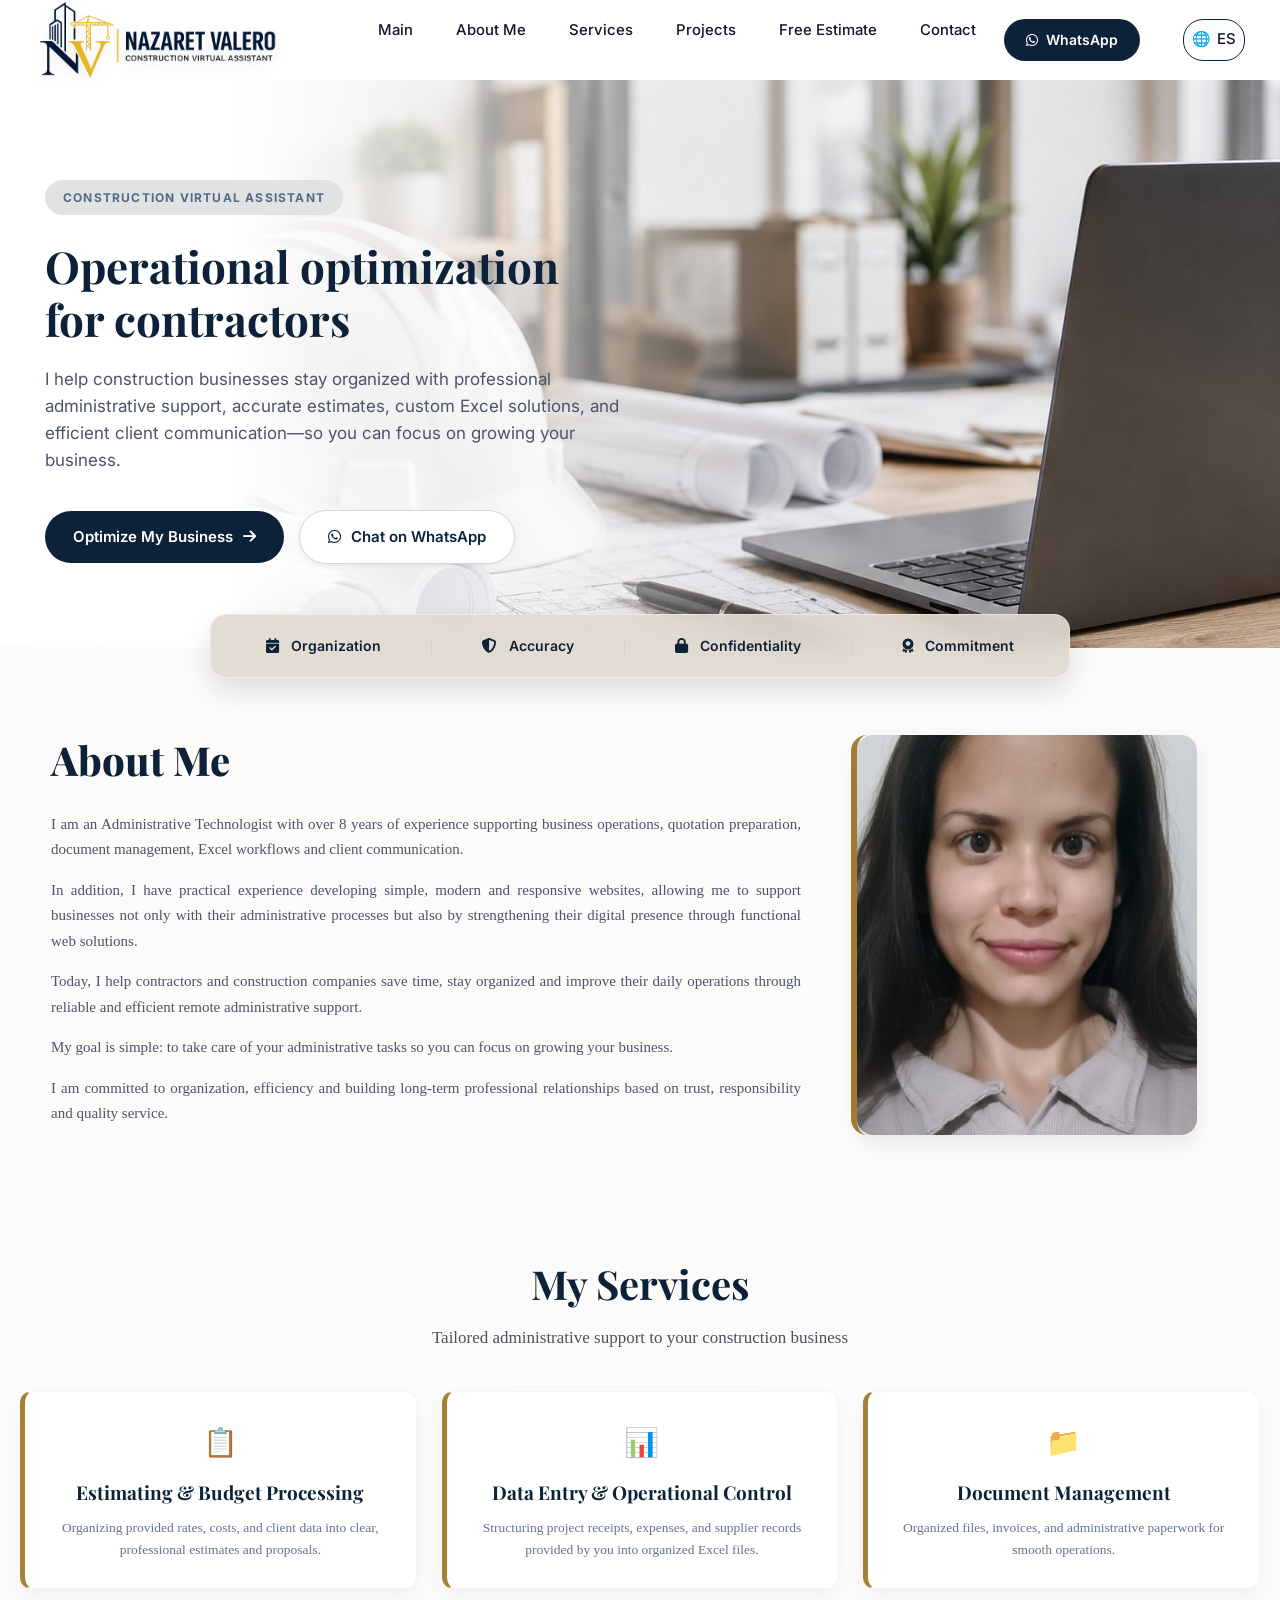
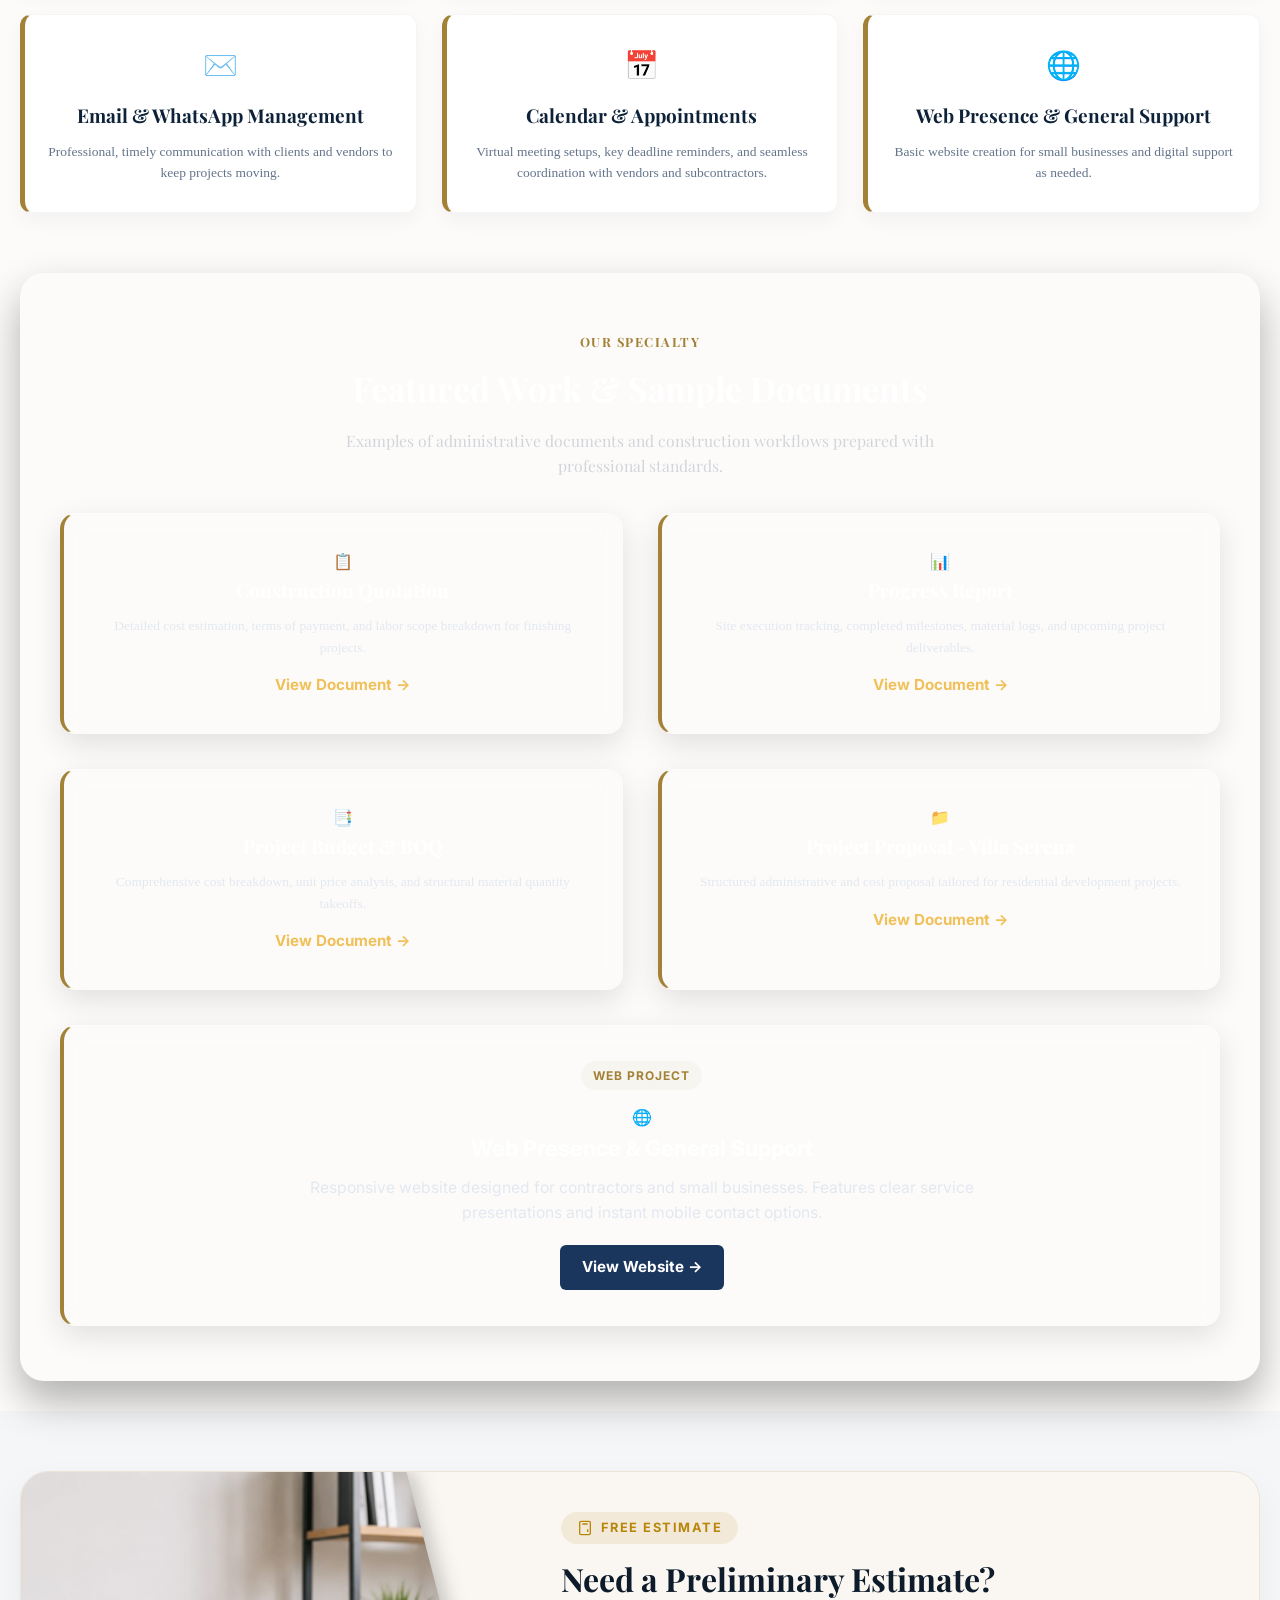
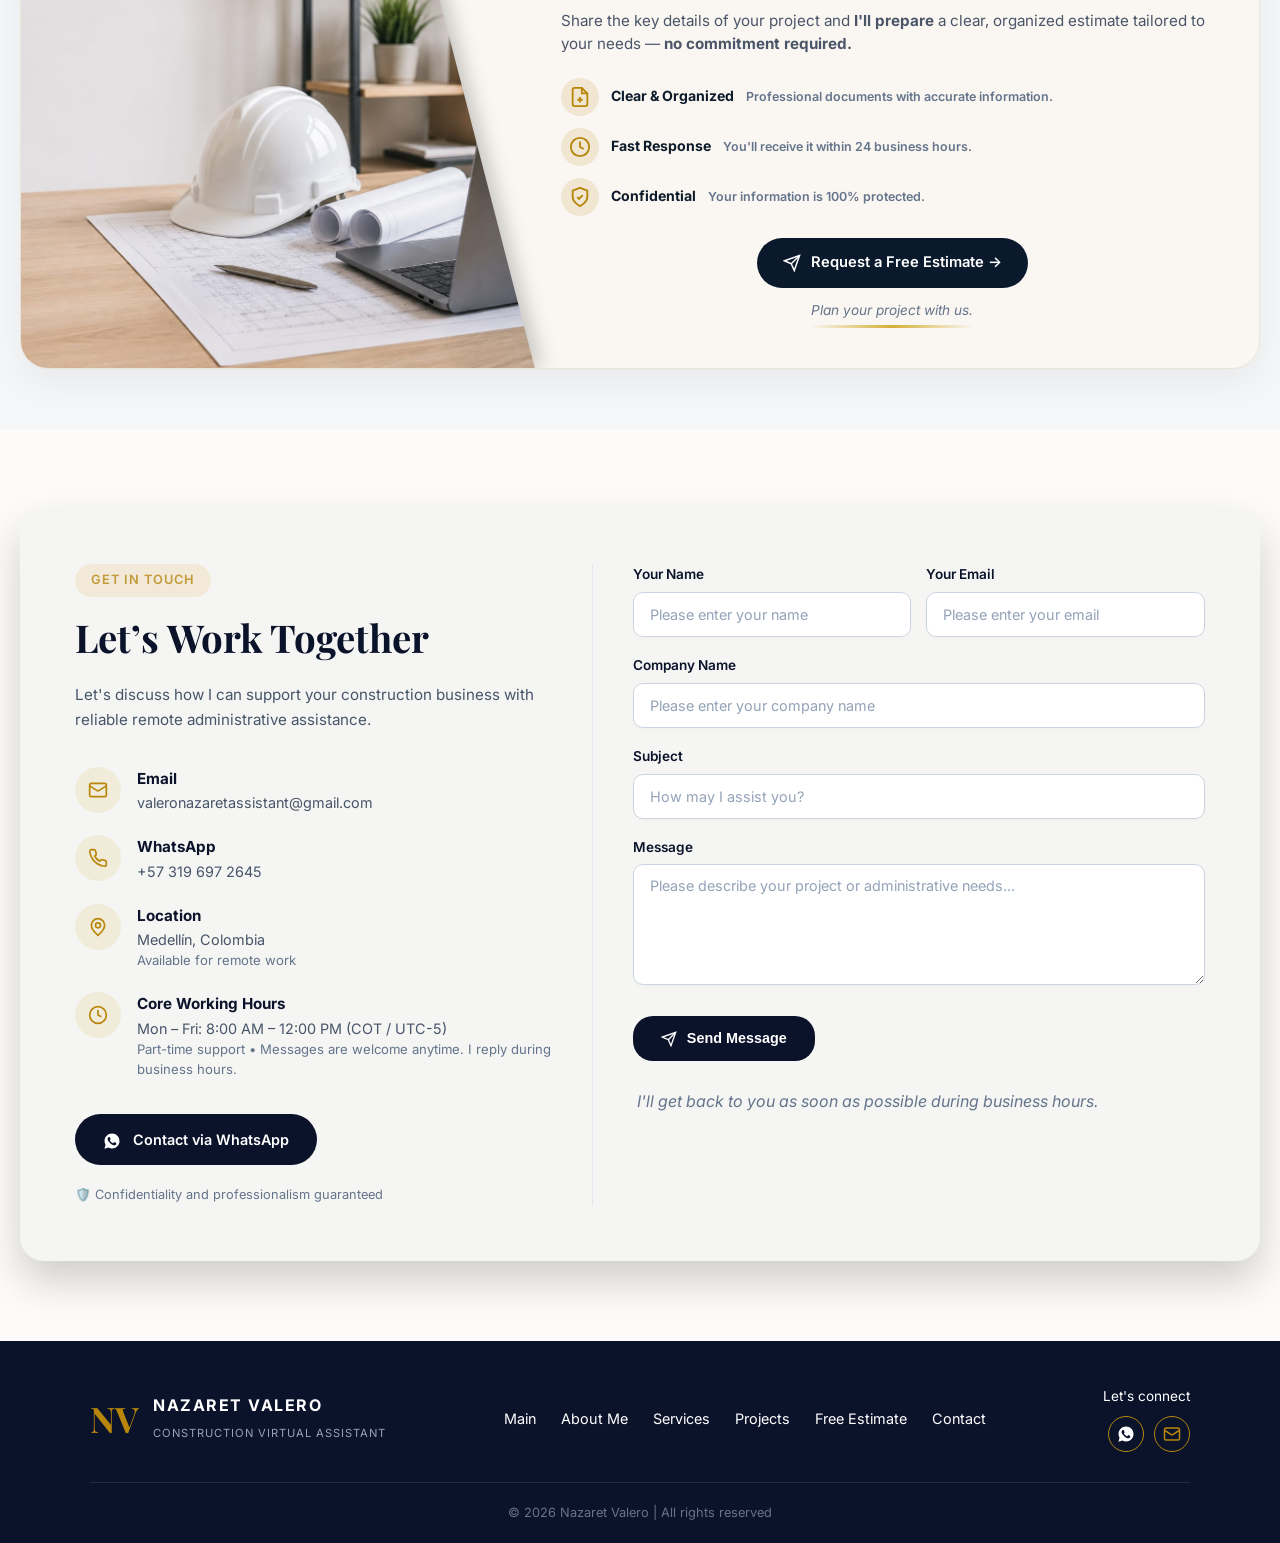
==== commit c8991eb0: "Update index.html" ====
--- a/index.html
+++ b/index.html
@@ -31,10 +31,10 @@
 
     <!-- Menú desplegable -->
     <nav class="nav-links" id="nav-links">
-      <a href="#hero" data-i18n="navHome" onclick="closeMenu()">Home</a>
+      <a href="#hero" data-i18n="navHome" aria-label="Inicio" onclick="closeMenu()">Main</a>
       <a href="#about" data-i18n="navAbout" onclick="closeMenu()">About Me</a>
       <a href="#services" data-i18n="navServices" onclick="closeMenu()">Services</a>
-      <a href="#portfolio" data-i18n="navPortfolio" onclick="closeMenu()">Portfolio</a>
+      <a href="#portfolio" data-i18n="navPortfolio" onclick="closeMenu()">Projects</a>
       <a href="#free-estimate" data-i18n="navEstimate" onclick="closeMenu()">Free Estimate</a>
       <a href="#contact" data-i18n="navContact" onclick="closeMenu()">Contact</a>
 
@@ -228,13 +228,11 @@
 
       <!-- Tarjeta 5: Proyecto Web en vivo -->
       <div class="featured-project-card dark-card">
-        <div class="featured-badge">LIVE DEMO PROJECT</div>
+        <div class="featured-badge">WEB PROJECT</div>
         <div class="featured-content">
           <div class="card-icon">🌐</div>
           <h3>Web Presence & General Support</h3>
-          <p>
-          Responsive demo page built with custom code for local service businesses. Includes clear service presentation and mobile-ready contact options.
-          </p>
+          <p>Responsive website designed for contractors and small businesses. Features clear service presentations and instant mobile contact options.</p>
           <a href="https://obras-remodelaciones.ejvalero10.workers.dev/" target="_blank" class="portfolio-btn-featured">View Website &rarr;</a>
         </div>
       </div>
@@ -317,11 +315,11 @@
             <line x1="22" y1="2" x2="11" y2="13"></line>
             <polygon points="22 2 15 22 11 13 2 9 22 2"></polygon>
           </svg>
-          Request Your Free Estimate &rarr;
+          Request a Free Estimate &rarr;
         </a>
 
         <div class="footer-tag-container">
-          <p class="estimate-footer-tag">Let's plan your project together.</p>
+          <p class="estimate-footer-tag">Plan your project with us.</p>
           <div class="gold-brush-line"></div>
         </div>
       </div>
@@ -391,7 +389,7 @@
 
       <a href="https://wa.me/573196972645" target="_blank" class="btn-whatsapp">
         <svg width="18" height="18" viewBox="0 0 24 24" fill="currentColor" style="vertical-align: middle; margin-right: 8px;"><path d="M12.031 2c-5.517 0-9.993 4.476-9.993 9.993 0 1.763.459 3.483 1.332 5.003l-1.417 5.176 5.297-1.389c1.472.802 3.137 1.222 4.781 1.222 5.517 0 9.993-4.476 9.993-9.993s-4.476-9.993-9.993-9.993zm5.834 14.161c-.247.693-1.221 1.282-1.996 1.448-.528.113-1.218.204-3.535-.757-2.966-1.229-4.872-4.248-5.02-4.444-.147-.197-1.201-1.602-1.201-3.056 0-1.454.757-2.17 1.026-2.463.269-.293.588-.366.783-.366.196 0 .392.001.563.01.183.009.429-.069.672.514.247.593.842 2.054.915 2.203.073.149.122.322.024.516-.098.196-.147.319-.293.491-.147.172-.31.385-.443.518-.147.147-.301.307-.129.602.172.295.765 1.263 1.642 2.045 1.129 1.004 2.08 1.315 2.375 1.462.295.147.466.122.638-.073.172-.196.735-.857.931-1.151.196-.295.392-.245.662-.147.269.098 1.716.809 2.01 1.054.295.245.295.589.048 1.282z"/></svg>
-        Contact on WhatsApp
+        Contact via WhatsApp
       </a>
 
       <p class="security-note">
@@ -408,27 +406,27 @@
         <div class="form-row">
           <div class="form-group">
             <label>Your Name</label>
-            <input type="text" name="name" placeholder="Enter your name" required>
+            <input type="text" name="name" placeholder="Please enter your name" required>
           </div>
           <div class="form-group">
             <label>Your Email</label>
-            <input type="email" name="email" placeholder="Enter your email" required>
+            <input type="email" name="email" placeholder="Please enter your email" required>
           </div>
         </div>
 
         <div class="form-group">
           <label>Company Name</label>
-          <input type="text" name="company" placeholder="Enter your company name">
+          <input type="text" name="company" placeholder="Please enter your company name">
         </div>
 
         <div class="form-group">
           <label>Subject</label>
-          <input type="text" name="subject" placeholder="How can I help you?">
+          <input type="text" name="subject" placeholder="How may I assist you?">
         </div>
 
         <div class="form-group">
           <label>Message</label>
-          <textarea name="message" rows="5" placeholder="Tell me about your project or administrative needs..."></textarea>
+          <textarea name="message" rows="5" placeholder="Please describe your project or administrative needs..."></textarea>
         </div>
 
         <button type="submit" class="btn-send">
@@ -462,10 +460,10 @@
 
     <!-- Links de Navegación -->
     <ul class="footer-nav">
-      <li><a href="#hero">Home</a></li>
+      <li><a href="#hero" aria-label="Inicio">Main</a></li>
       <li><a href="#about">About Me</a></li>
       <li><a href="#services">Services</a></li>
-      <li><a href="#portfolio">Portfolio</a></li>
+      <li><a href="#portfolio">Projects</a></li>
       <li><a href="#free-estimate">Free Estimate</a></li>
       <li><a href="#contact">Contact</a></li>
     </ul>
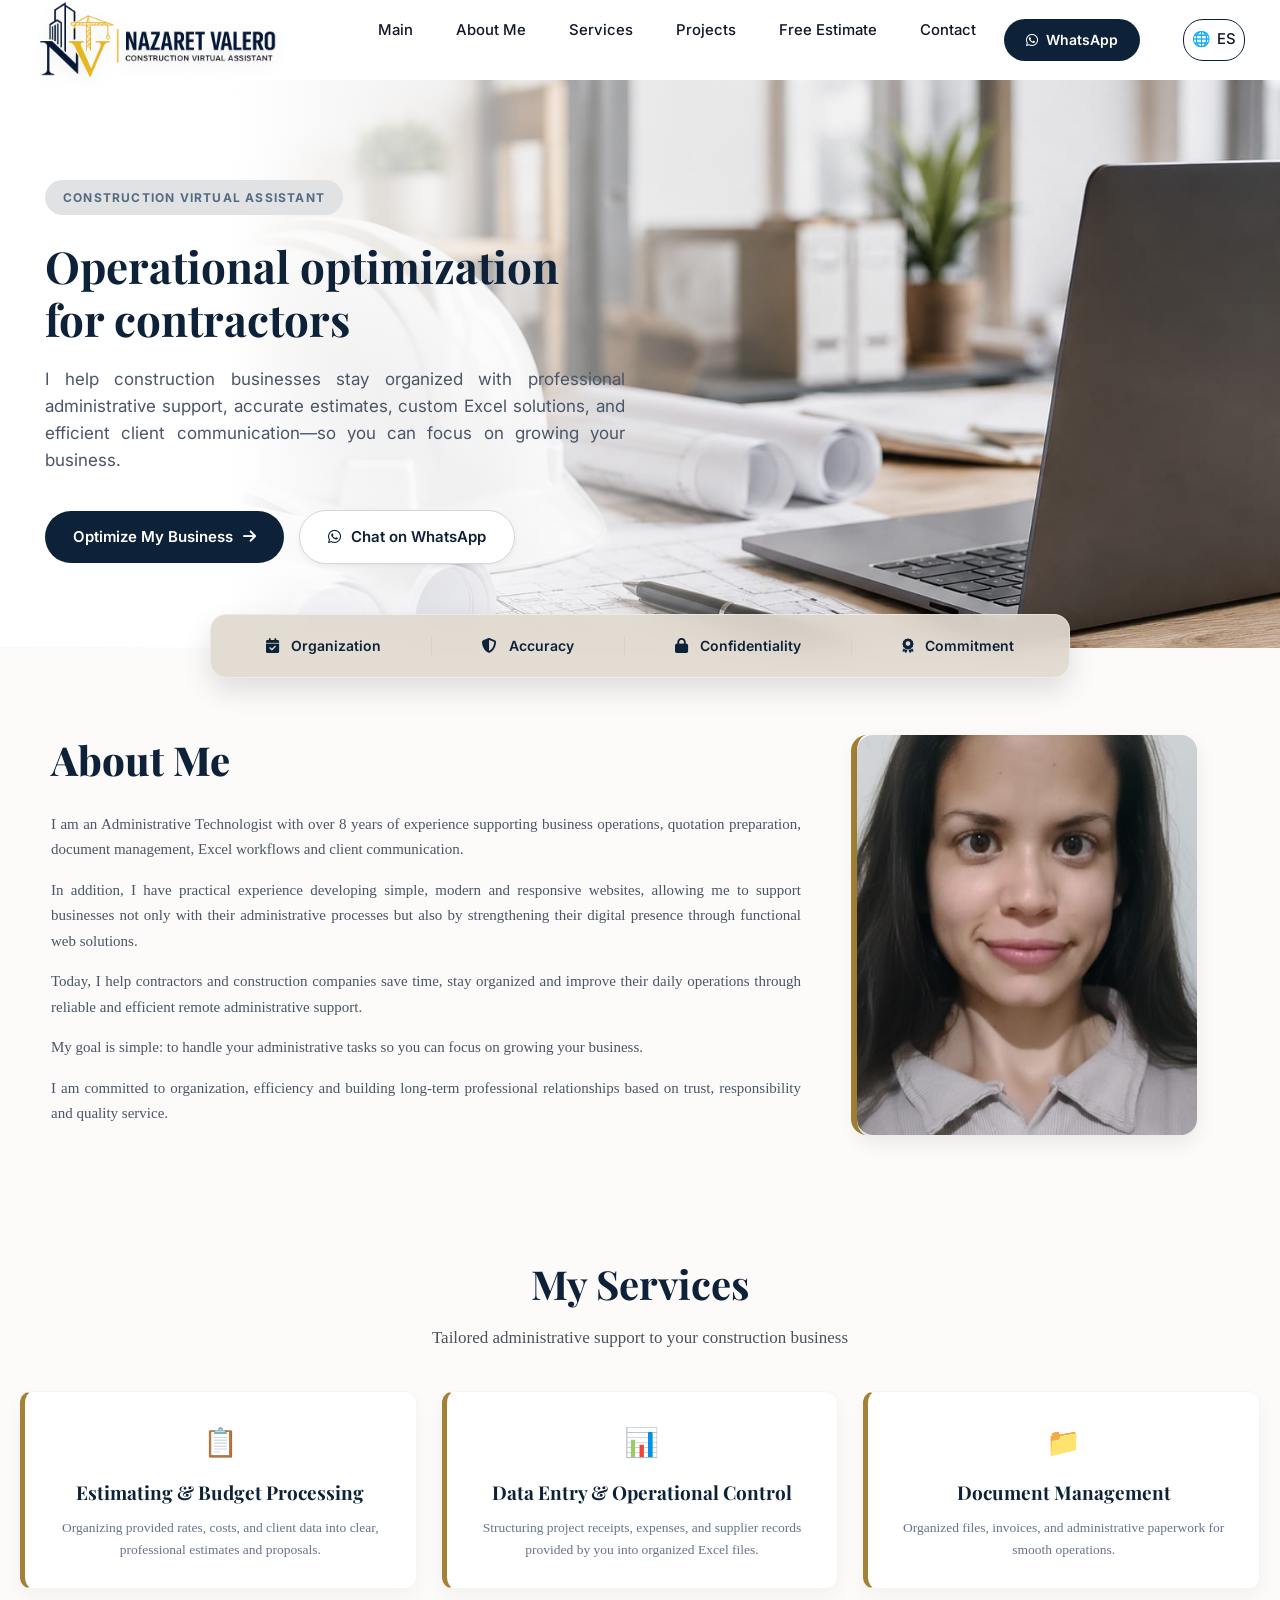
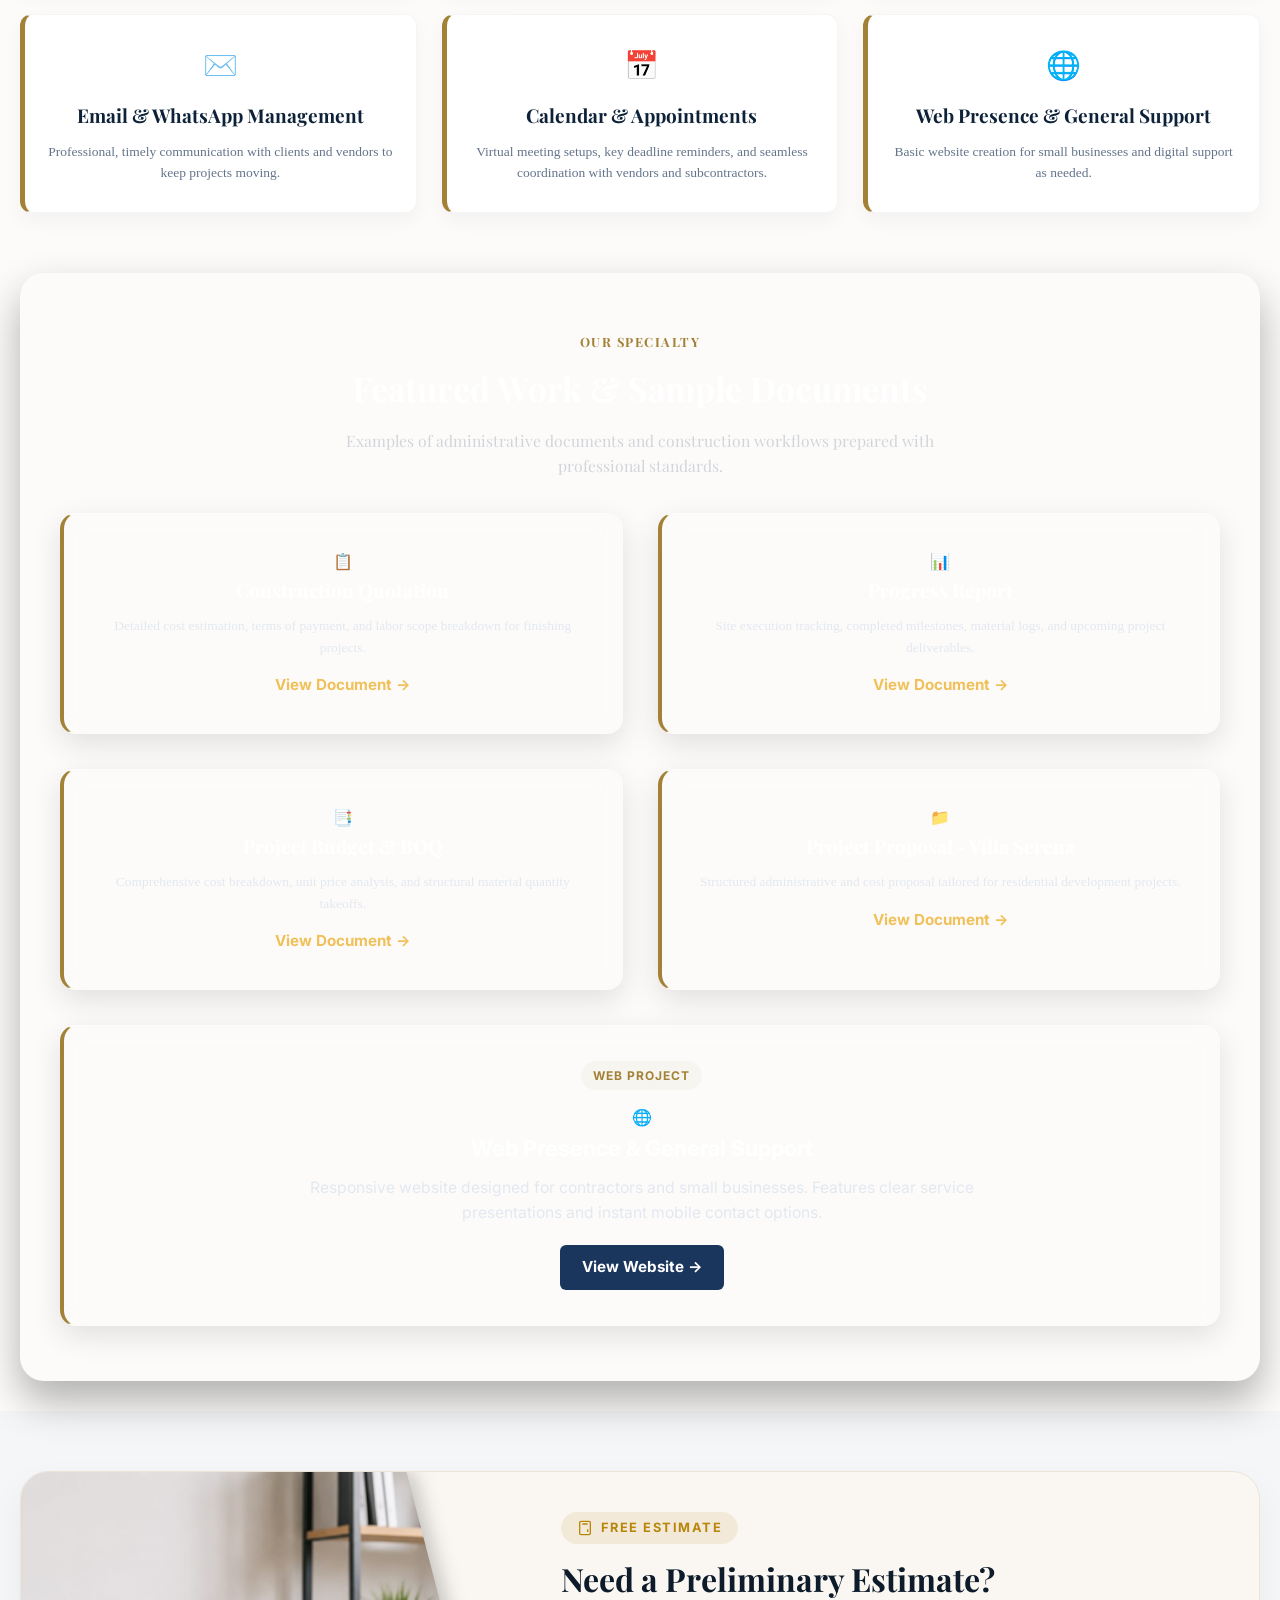
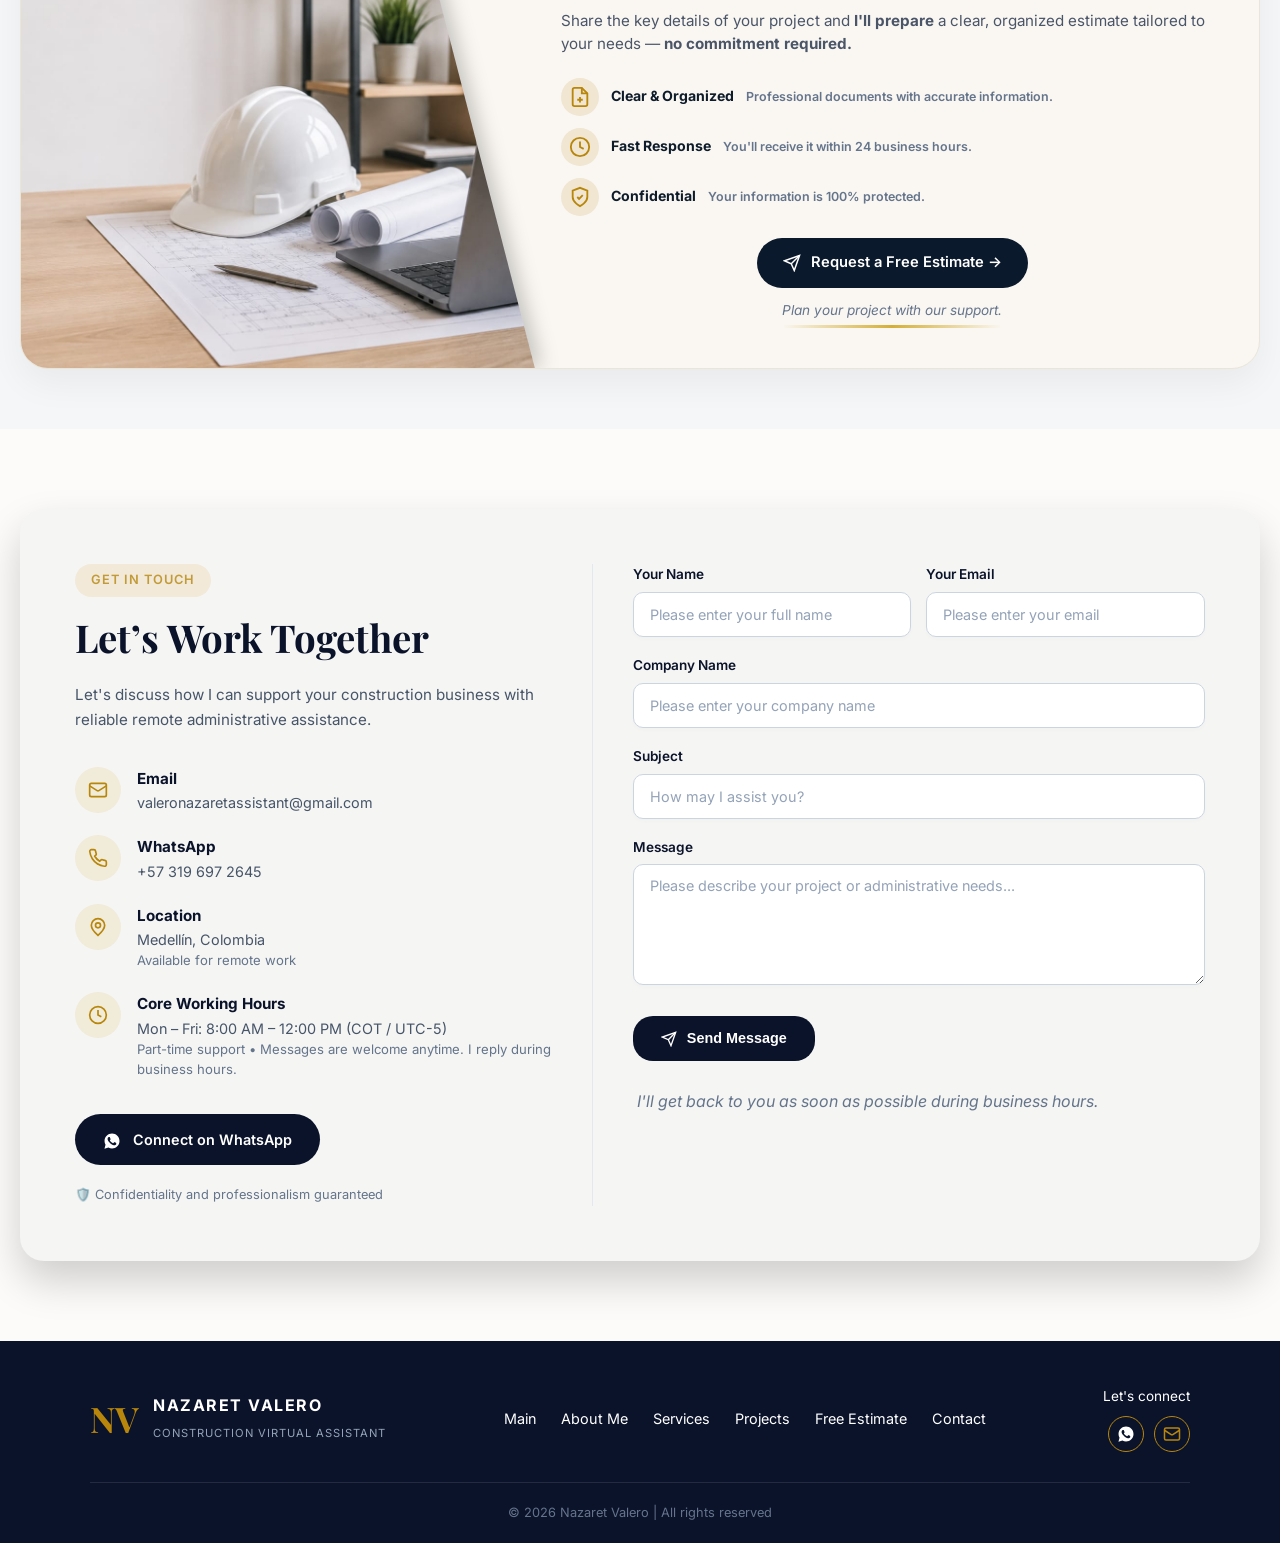
==== commit 93474146: "Update index.html" ====
--- a/index.html
+++ b/index.html
@@ -112,7 +112,7 @@
             <p>I am an Administrative Technologist with over 8 years of experience supporting business operations, quotation preparation, document management, Excel workflows and client communication.</p>
             <p>In addition, I have practical experience developing simple, modern and responsive websites, allowing me to support businesses not only with their administrative processes but also by strengthening their digital presence through functional web solutions.</p>
             <p>Today, I help contractors and construction companies save time, stay organized and improve their daily operations through reliable and efficient remote administrative support.</p>
-            <p>My goal is simple: to take care of your administrative tasks so you can focus on growing your business.</p>
+            <p>My goal is simple: to handle your administrative tasks so you can focus on growing your business.</p>
             <p>I am committed to organization, efficiency and building long-term professional relationships based on trust, responsibility and quality service.</p>
         </div>
 
@@ -319,7 +319,7 @@
         </a>
 
         <div class="footer-tag-container">
-          <p class="estimate-footer-tag">Plan your project with us.</p>
+          <p class="estimate-footer-tag">Plan your project with our support.</p>
           <div class="gold-brush-line"></div>
         </div>
       </div>
@@ -389,7 +389,7 @@
 
       <a href="https://wa.me/573196972645" target="_blank" class="btn-whatsapp">
         <svg width="18" height="18" viewBox="0 0 24 24" fill="currentColor" style="vertical-align: middle; margin-right: 8px;"><path d="M12.031 2c-5.517 0-9.993 4.476-9.993 9.993 0 1.763.459 3.483 1.332 5.003l-1.417 5.176 5.297-1.389c1.472.802 3.137 1.222 4.781 1.222 5.517 0 9.993-4.476 9.993-9.993s-4.476-9.993-9.993-9.993zm5.834 14.161c-.247.693-1.221 1.282-1.996 1.448-.528.113-1.218.204-3.535-.757-2.966-1.229-4.872-4.248-5.02-4.444-.147-.197-1.201-1.602-1.201-3.056 0-1.454.757-2.17 1.026-2.463.269-.293.588-.366.783-.366.196 0 .392.001.563.01.183.009.429-.069.672.514.247.593.842 2.054.915 2.203.073.149.122.322.024.516-.098.196-.147.319-.293.491-.147.172-.31.385-.443.518-.147.147-.301.307-.129.602.172.295.765 1.263 1.642 2.045 1.129 1.004 2.08 1.315 2.375 1.462.295.147.466.122.638-.073.172-.196.735-.857.931-1.151.196-.295.392-.245.662-.147.269.098 1.716.809 2.01 1.054.295.245.295.589.048 1.282z"/></svg>
-        Contact via WhatsApp
+        Connect on WhatsApp
       </a>
 
       <p class="security-note">
@@ -406,7 +406,7 @@
         <div class="form-row">
           <div class="form-group">
             <label>Your Name</label>
-            <input type="text" name="name" placeholder="Please enter your name" required>
+            <input type="text" name="name" placeholder="Please enter your full name" required>
           </div>
           <div class="form-group">
             <label>Your Email</label>
--- a/Nazaret-styles.css
+++ b/Nazaret-styles.css
@@ -331,6 +331,10 @@
     color: #4a5568;
     line-height: 1.6;
     margin-bottom: 35px;
+    text-align: justify;
+    text-justify: inter-word;
+    hyphens: none;
+    -webkit-hyphens: none;
 }
 
 /* BOTONES */
@@ -1183,7 +1187,7 @@
     display: flex;
     flex-direction: column;
     align-items: center;
-    padding: 10px 14px !important; /* Mantiene la forma limpia de cápsula */
+    padding: 16px 12px !important; /* Mantiene la forma limpia de cápsula */
     background: #ffffff;
     border-radius: 20px;
     gap: 10px;
@@ -1191,8 +1195,9 @@
   }
 
   .feature-item p {
-    font-size: 0.82rem !important; /* Ajusta la letra para que el texto fluya sin salirse */
+    font-size: 0.85rem !important; /* Ajusta la letra para que el texto fluya sin salirse */
     line-height: 1.3;
+    text-align: center;
     margin: 0;
     width: 100%;
     word-break: break-word;
@@ -1455,6 +1460,14 @@
     gap: 30px !important;
   }
 
+  /* Solo para celulares: rompe el correo largo para que no se salga */
+.contact-section p, 
+.contact-section a,
+.contact-item span {
+  word-break: break-word;
+  overflow-wrap: break-word;
+}
+
   /* 2. Oculta la línea divisoria vertical */
   .contact-divider {
     display: none !important;
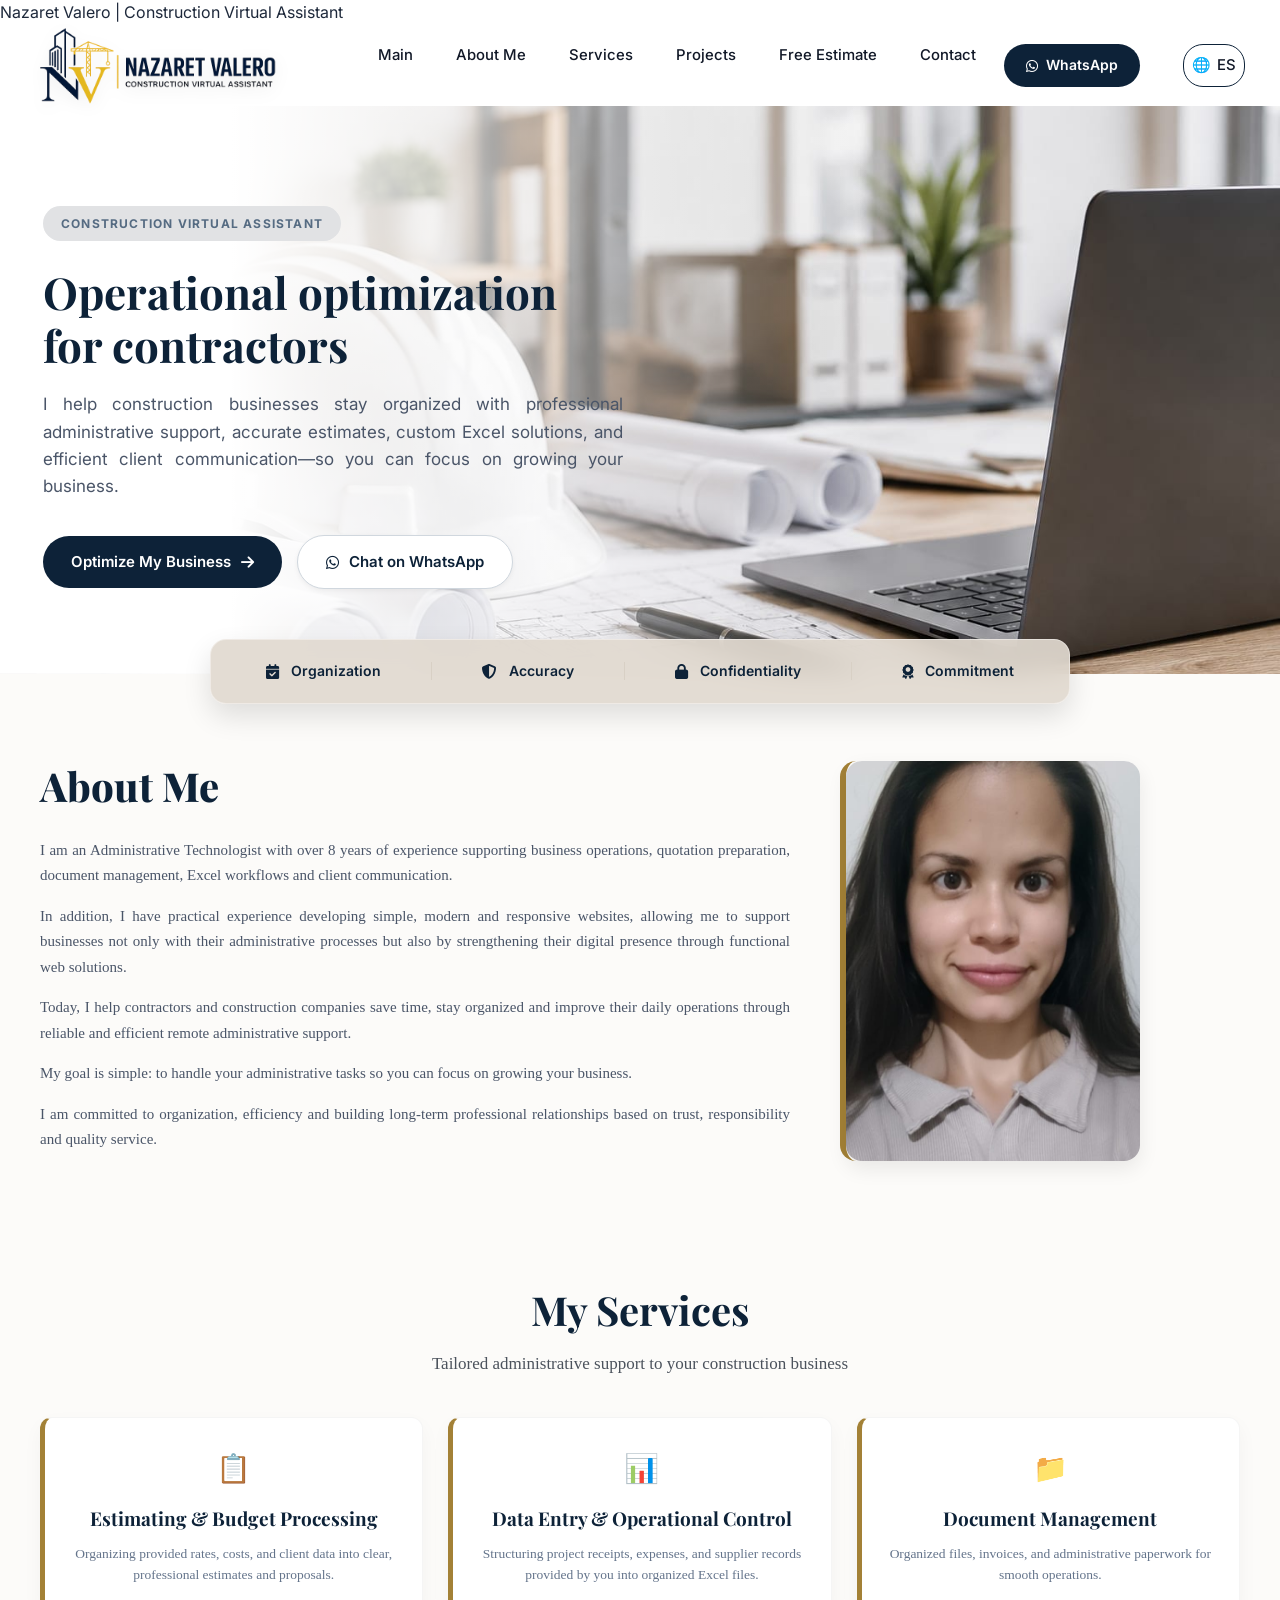
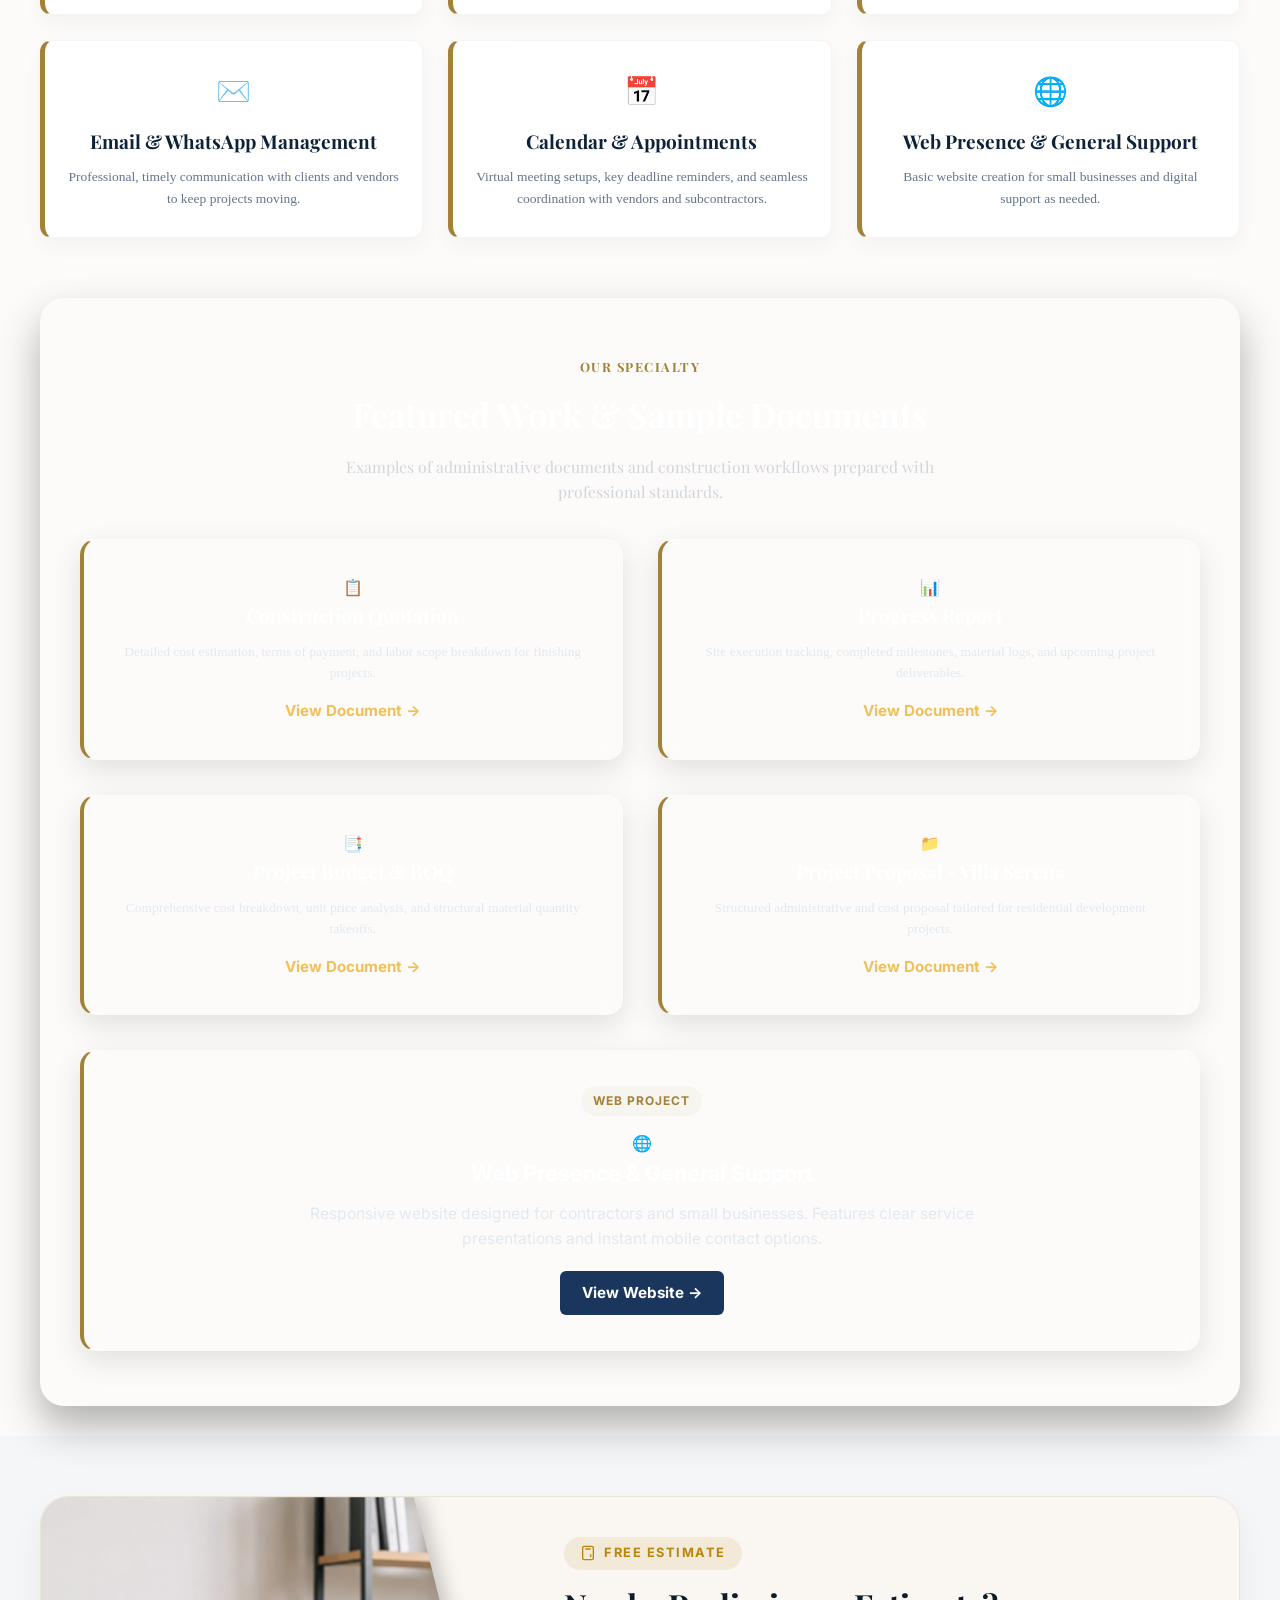
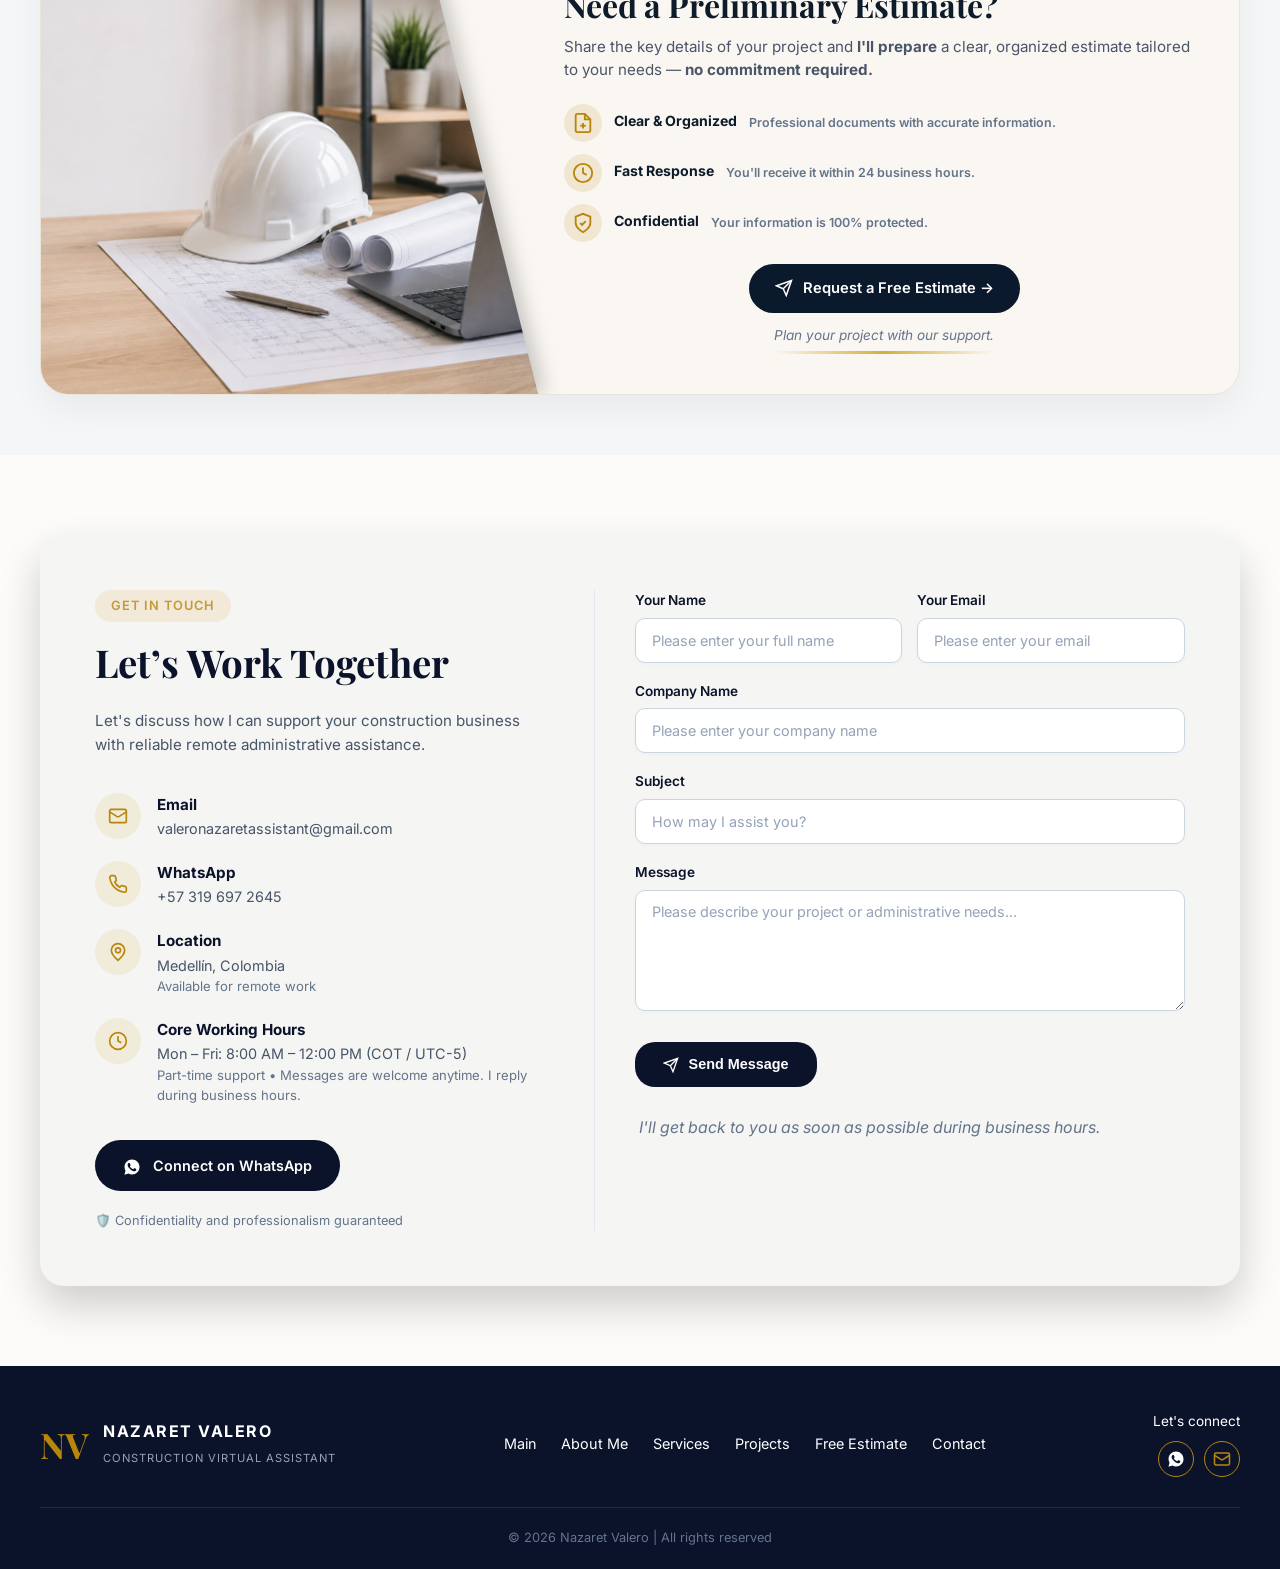
==== commit d3f1028c: "Update index.html" ====
--- a/index.html
+++ b/index.html
@@ -3,6 +3,7 @@
 <head>
     <meta charset="UTF-8">
     <meta name="viewport" content="width=device-width, initial-scale=1.0">
+    <meta name="google" content="notranslate"
     <title>Nazaret Valero | Construction Virtual Assistant</title>
     <!-- Tipografía Profesional Google Fonts -->
     <link rel="preconnect" href="https://fonts.googleapis.com">
--- a/Nazaret-styles.css
+++ b/Nazaret-styles.css
@@ -296,7 +296,7 @@
 .hero-container {
     max-width: 1230px;
     margin: 0 auto;
-    padding: 0 20px;
+    padding: 0 3px;
 }
 
 .hero-content {
@@ -1168,7 +1168,7 @@
   /* --- AJUSTES DE CONTENEDOR Y CÁPSULAS PARA MÓVIL --- */
   .estimate-text-side {
     width: 100% !important;
-    padding: 30px 18px !important; /* Espaciado interno seguro */
+    padding: 24px 12px !important; /* Espaciado interno seguro */
     box-sizing: border-box;
   }
 
@@ -1183,25 +1183,27 @@
   .feature-item {
     width: 100% !important;
     max-width: 100% !important;
+    min-width: 0;
     box-sizing: border-box !important;
     display: flex;
     flex-direction: column;
     align-items: center;
-    padding: 16px 12px !important; /* Mantiene la forma limpia de cápsula */
+    padding: 12px 8px !important; /* Mantiene la forma limpia de cápsula */
     background: #ffffff;
     border-radius: 20px;
-    gap: 10px;
+    gap: 8px;
     margin: 0 !important;
   }
 
   .feature-item p {
-    font-size: 0.85rem !important; /* Ajusta la letra para que el texto fluya sin salirse */
+    font-size: 0.8rem !important; /* Ajusta la letra para que el texto fluya sin salirse */
     line-height: 1.3;
     text-align: center;
     margin: 0;
     width: 100%;
-    word-break: break-word;
-    overflow-wrap: break-word;
+    word-break: break-all;
+    overflow-wrap: anywhere;
+    white-space: normal;
   }
 }
 
@@ -1623,3 +1625,39 @@
     gap: 12px 20px !important;
   }
 }
+
+
+/* =======================================================
+   ALINEACIÓN GLOBAL Y FIX DE ZOOM PARA PANTALLAS GRANDES
+   ======================================================= */
+@media (min-width: 901px) {
+  .hero-container,
+  .about-container,
+  .services-container,
+  .portfolio-hero-card,
+  .estimate-card,
+  .contact-card,
+  .footer-container {
+    width: 100%;
+    max-width: 1200px;
+    margin-left: auto;
+    margin-right: auto;
+    box-sizing: border-box;
+  }
+
+  img {
+    max-width: 100%;
+    height: auto;
+  }
+}
+
+@media (min-width: 901px) {
+  .hero-section,
+  .main-footer{
+    width: 100%;
+    max-width: 1300px;
+    margin-left: auto;
+    margin-right: auto;
+    box-sizing: border-box;
+  }
+}
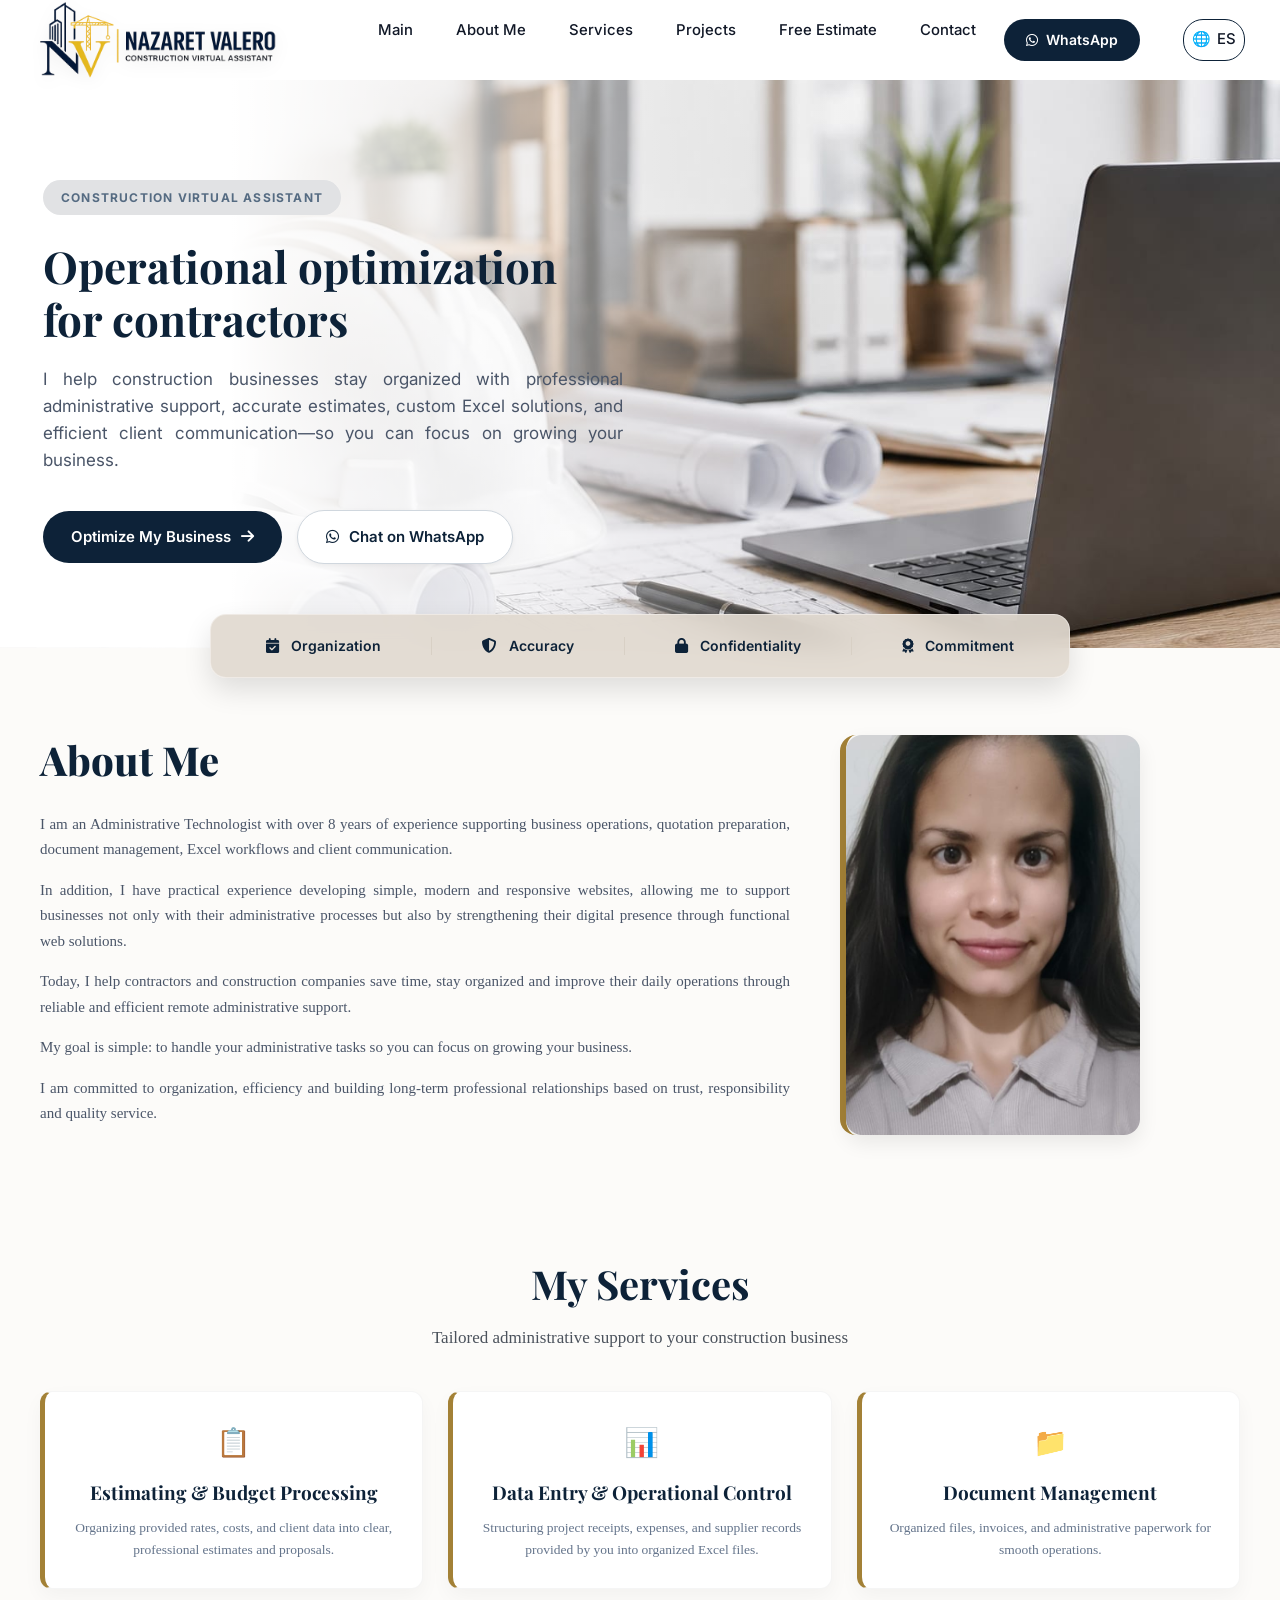
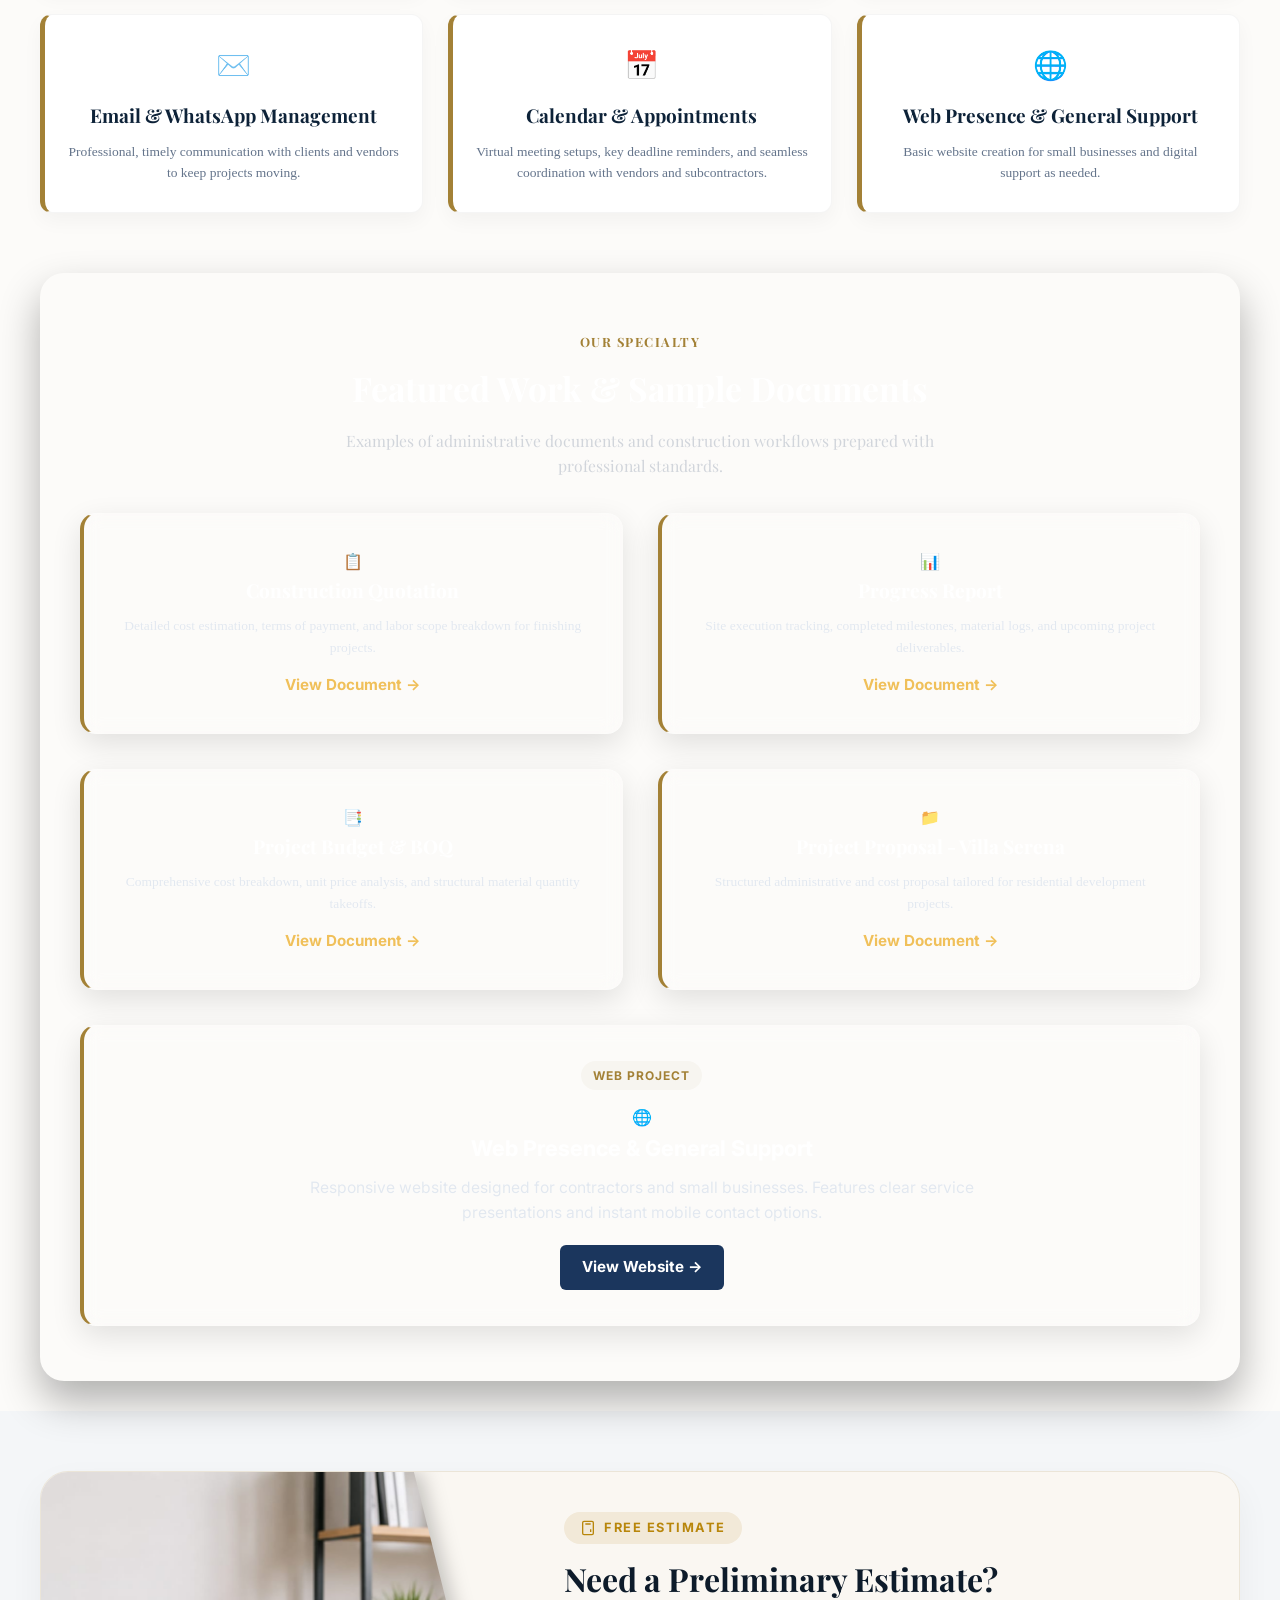
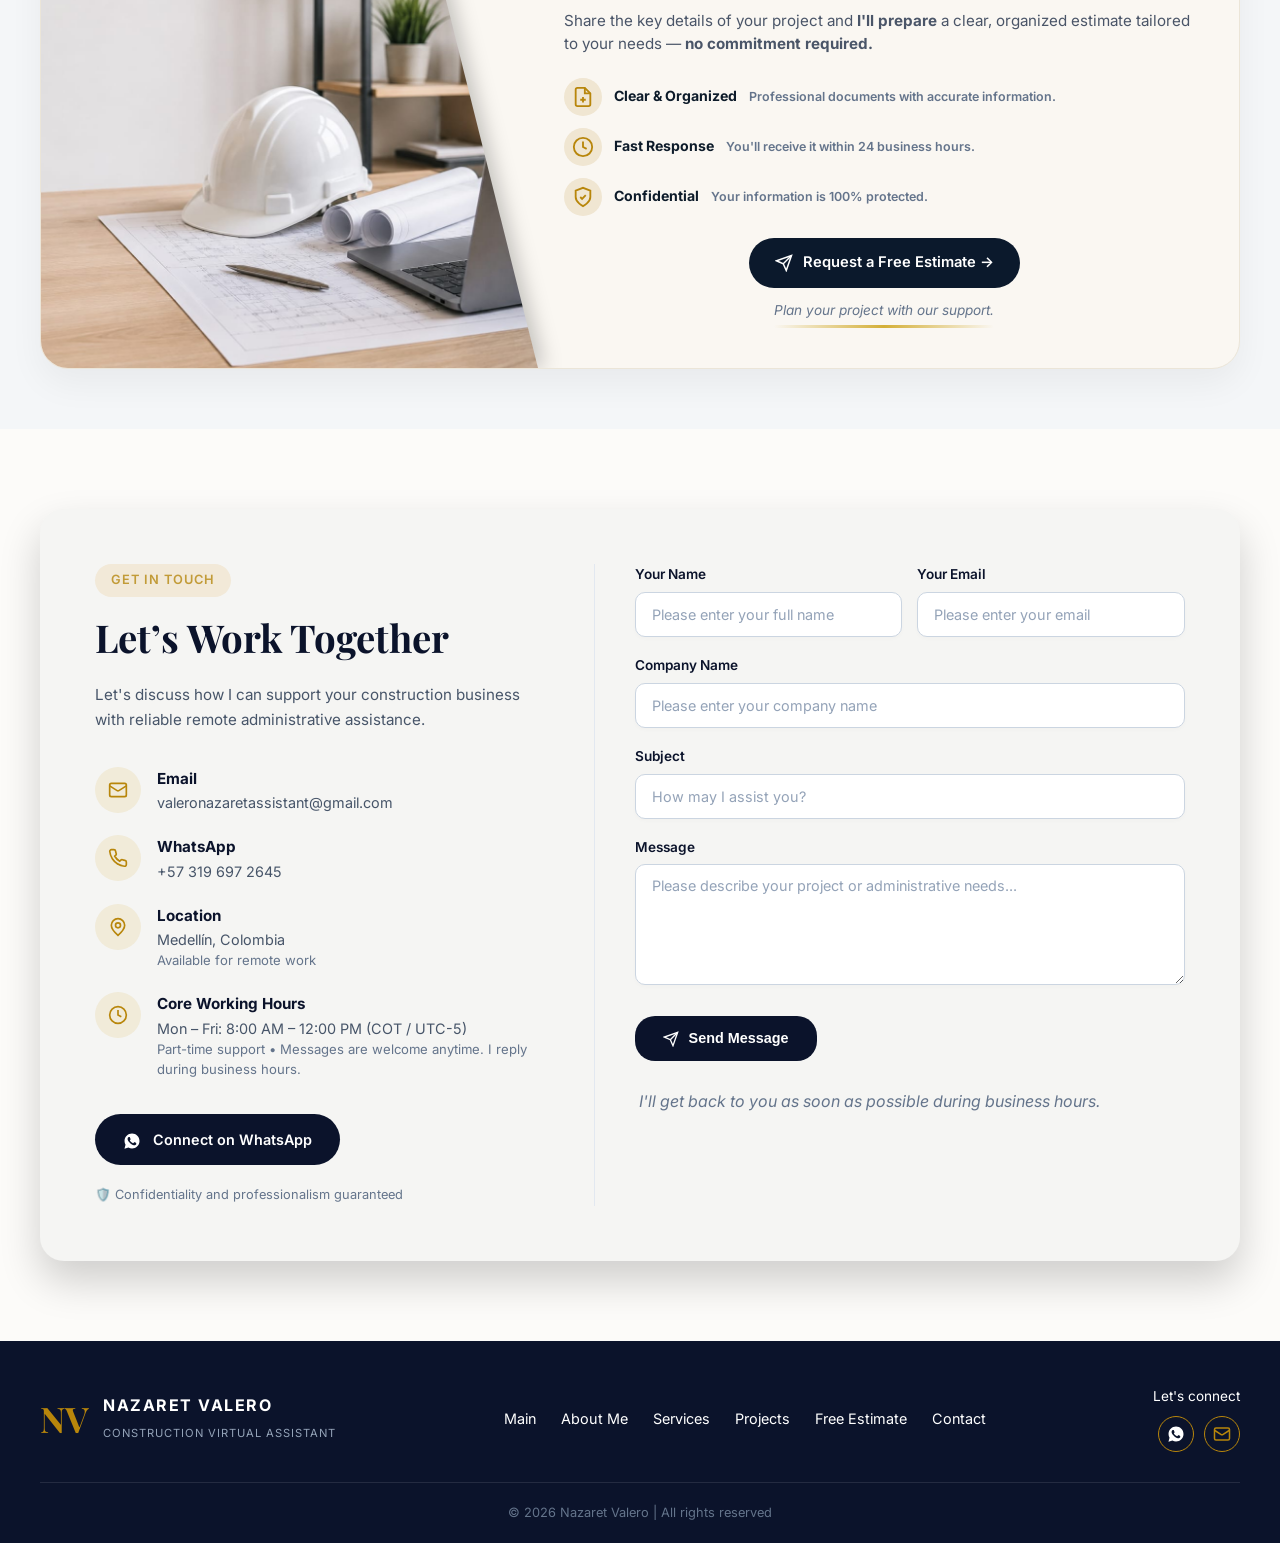
==== commit 76c3a29a: "Update index.html" ====
--- a/index.html
+++ b/index.html
@@ -3,7 +3,7 @@
 <head>
     <meta charset="UTF-8">
     <meta name="viewport" content="width=device-width, initial-scale=1.0">
-    <meta name="google" content="notranslate"
+    <meta name="google" content="notranslate">
     <title>Nazaret Valero | Construction Virtual Assistant</title>
     <!-- Tipografía Profesional Google Fonts -->
     <link rel="preconnect" href="https://fonts.googleapis.com">
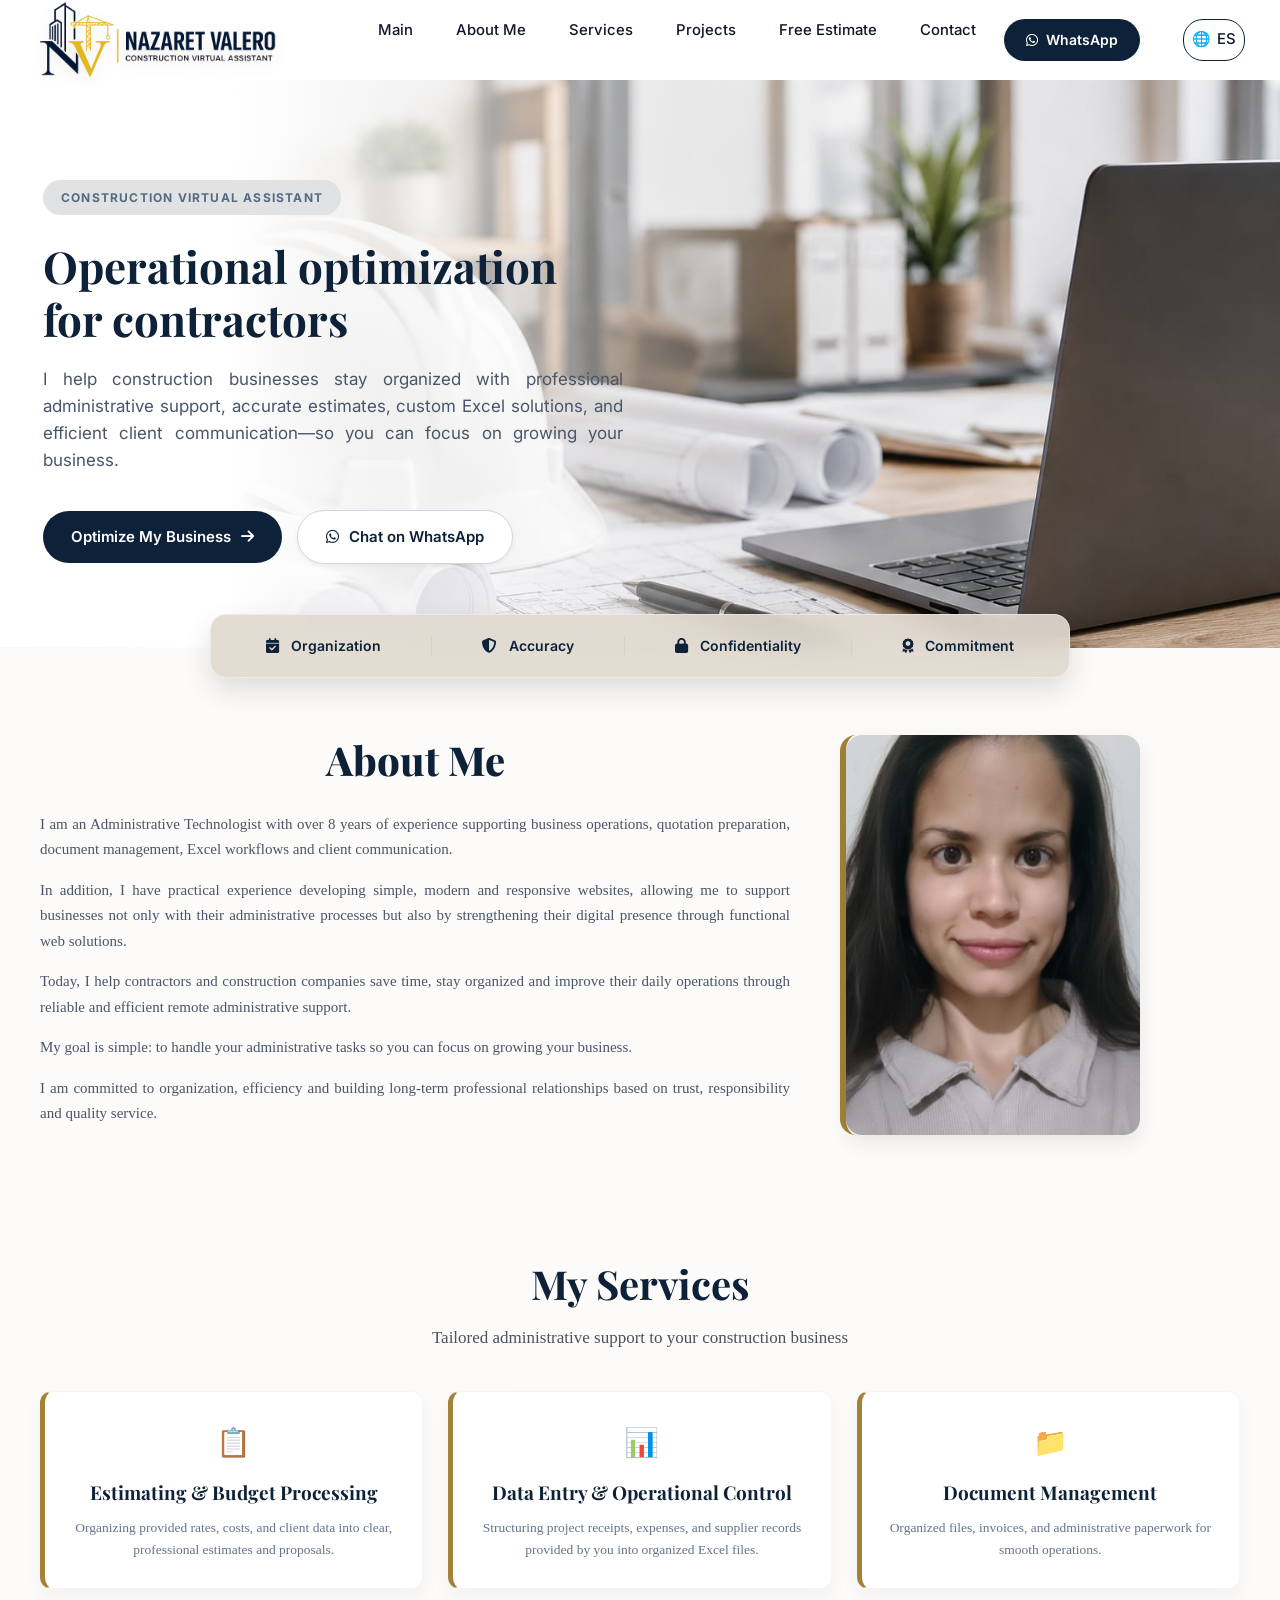
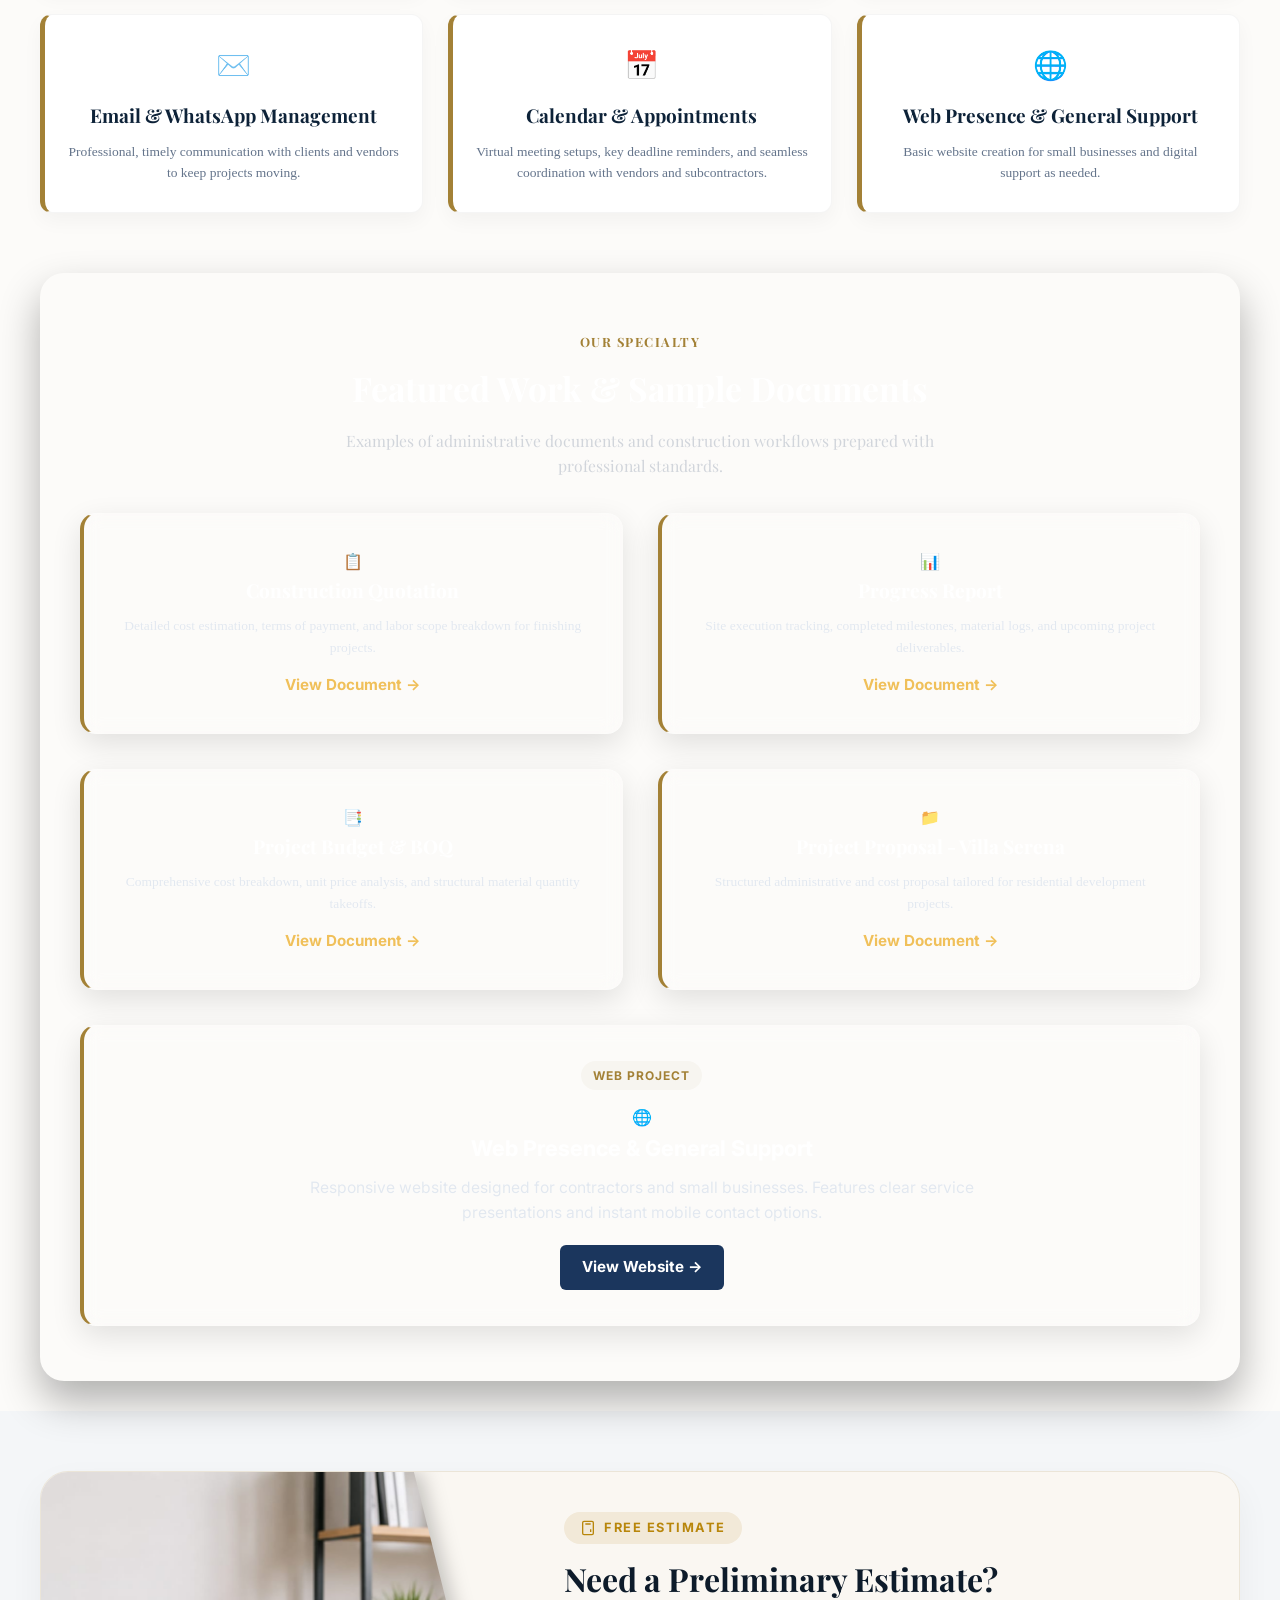
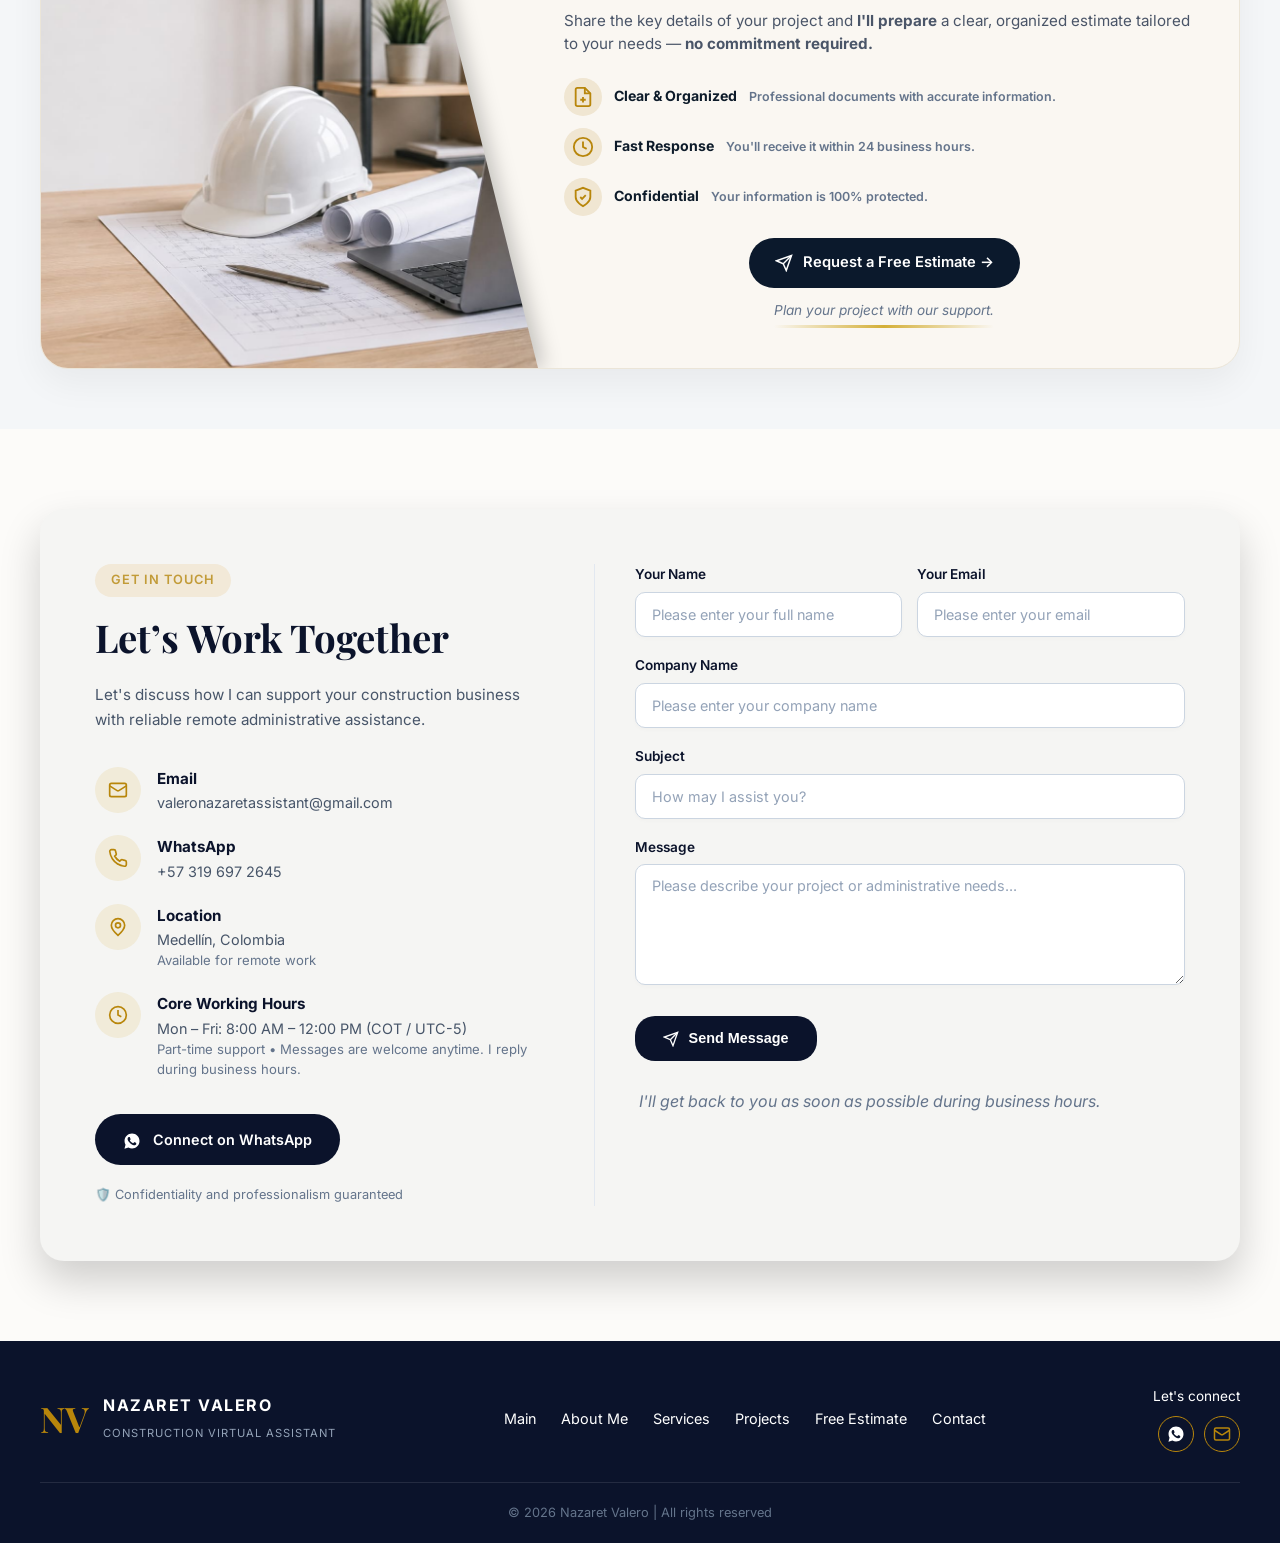
==== commit 68b01649: "Update index.html" ====
--- a/index.html
+++ b/index.html
@@ -201,7 +201,7 @@
           <div class="card-icon">📋</div>
           <h3>Construction Quotation</h3>
           <p>Detailed cost estimation, terms of payment, and labor scope breakdown for finishing projects.</p>
-          <a href="documentos.docs/english.docs/AustinTXquote.xlsx" target="_blank" class="portfolio-btn">View Document &rarr;</a>
+          <a href="documentos.docs/english.docs/AustinTXquote.pdf" target="_blank" class="portfolio-btn">View Document &rarr;</a>
         </div>
 
         <div class="service-card dark-card">
@@ -215,14 +215,14 @@
           <div class="card-icon">📑</div>
           <h3>Project Budget & BOQ</h3>
           <p>Comprehensive cost breakdown, unit price analysis, and structural material quantity takeoffs.</p>
-          <a href="documentos.docs/english.docs/MRJOBSTENDER.xlsx" target="_blank" class="portfolio-btn">View Document &rarr;</a>
+          <a href="documentos.docs/english.docs/MRJOBSTENDER.pdf" target="_blank" class="portfolio-btn">View Document &rarr;</a>
         </div>
 
         <div class="service-card dark-card">
           <div class="card-icon">📁</div>
           <h3>Project Proposal - Villa Serena</h3>
           <p>Structured administrative and cost proposal tailored for residential development projects.</p>
-          <a href="documentos.docs/english.docs/Villa-Serena-proposal.odt" target="_blank" class="portfolio-btn">View Document &rarr;</a>
+          <a href="documentos.docs/english.docs/Villa-Serena-proposal.pdf" target="_blank" class="portfolio-btn">View Document &rarr;</a>
         </div>
 
       </div>
--- a/Nazaret-styles.css
+++ b/Nazaret-styles.css
@@ -136,29 +136,78 @@
    ====================================================== */
 @media screen and (max-width: 1140px) {
   /* 1. Permite que el encabezado se ajuste en pantalla pequeña */
-  .main-header {
+  html body .header,
+  html body .main-header {
     height: auto !important;
-  }
-
-  /* 2. Pasa el logo con su absolute a una posición normal para celular */
-  .logo-area {
+    min-height: 0;
+    padding: 0;
+    margin: 0;
+  }
+/* =======================================================
+   LOGO GIGANTE E IMPONENTE CON CERO ESPACIO BLANCO
+   ======================================================= */
+@media screen and (max-width: 1140px) {
+
+  /* 1. Contenedor general en columna, apretadísimo */
+  html body .nav-container {
+    display: flex !important;
+    flex-direction: column !important;
+    align-items: center !important;
+    justify-content: space-between !important;
+    padding: 0 15px 0 0;
+    height: auto !important;
+    min-height: 0 !important;
+    width: 100% !important;
+    box-sizing: border-box !important;
+  }
+
+  /* 2. Caja contenedora del logo que ACTÚA COMO MÁSCARA de recorte */
+  html body .logo-area {
     position: static !important;
     transform: none !important;
-    text-align: center;
-  }
-
-  /* 3. Reduce el logo solo en pantallas pequeñas */
-  .logo {
-    height: 70px !important;
-    margin: 0 auto;
-  }
-
-  /* 4. Acomoda el contenedor en columna (Logo arriba, menú abajo) */
-  .nav-container {
-    flex-direction: column !important;
-    padding: 10px !important;
-    gap: 10px;
-  }
+    margin: 30px !important;
+    padding: 0 !important;
+    display: flex !important;
+    justify-content: center !important;
+    align-items: center !important;
+    max-height: 65px !important;  /* <- AQUÍ LIMITAMOS EL ALTO VISIBLE DE LA BARRA (puedes probar entre 55px y 70px) */
+    overflow: hidden !important;    /* Esto corta y oculta mágicamente todo el aire blanco de arriba y abajo */
+  }
+
+  /* 3. El logo a tus requeridos 250px (o el tamaño enorme que buscabas) */
+  html body img.logo,
+  html body .logo-area img,
+  html body .logo {
+    width: auto !important;   
+    max-width: 100%;
+    height: 220px !important;
+    display: block !important;
+    margin: -15px 0 -10px 0px !important;   /* <- ESTO MUEVE LA IMAGEN HACIA ARRIBA/ABAJO para centrar solo el texto y la grúa */
+  }
+
+  /* 4. Botón de menú hamburguesa pegadito abajo */
+  html body .menu-toggle,
+  html body .hamburger,
+  html body button {
+    margin: -10px 0 0 0 !important;
+    align-self: center;
+  }
+
+  /* 1. Mueve la foto hacia la derecha para que la laptop no toque el texto */
+  html body .hero-section {
+    background-image: linear-gradient(
+      to bottom,
+      rgba(255, 255, 255, 0.95) 0%,
+      rgba(255, 255, 255, 0.90) 65%,
+      rgba(255, 255, 255, 0.02) 100%
+    ), url('imagenes.img/casco.jpeg') !important;
+    background-position: 85% center !important; /* Empuja la laptop hacia la derecha fuera del texto */
+    background-size: cover !important;
+  }
+}
+/* =======================================================
+   DISEÑO MÓVIL: Logo arriba imponente + Menú abajo
+   ======================================================= */
 
   /* 5. Organiza los enlaces en celular sin que se monten */
   .nav-links {
@@ -337,6 +386,48 @@
     -webkit-hyphens: none;
 }
 
+@media screen and (max-width: 1140px) {
+
+  /* 5. Párrafo descriptivo: contenedor más estrecho + legibilidad sobre la laptop */
+  html body .hero-content p,
+  html body .hero h1,
+  html body .hero p,
+  html body .hero-description {
+    width: 95% !important;
+    max-width: 100%;
+    padding: 0 -30px;
+    margin-left: auto !important;
+    margin-right: auto !important;
+    text-shadow: 0px 0px 8px rgba(255, 255, 255, 0.9) !important;
+  }
+
+  /* 1. Centra la etiqueta de "ASISTENTE VIRTUAL..." */
+  html body .hero-content h1,
+  html body .hero-content,
+  html body .tag {
+    margin-left: auto !important;
+    margin-right: auto !important;
+    text-align: center !important;
+  }
+
+  /* 2. Centra el título principal */
+  html body .hero h1,
+  html body .hero-title {
+    text-align: center !important;
+  }
+
+  /* 3. Centra los botones de llamado a la acción */
+  html body .hero-actions {
+    display: flex !important;
+    flex-direction: column !important; /* Los apila para que se adapten mejor al celular */
+    align-items: center !important;
+    justify-content: center !important;
+    width: 100% !important;
+
+  }
+}
+
+
 /* BOTONES */
 .hero-actions {
     display: flex;
@@ -512,7 +603,7 @@
     font-size: 40px;
     color: #0d2238;
     margin-bottom: 20px;
-    text-align: left;
+    text-align: center;
     font-weight: 800;
 }
 
@@ -1609,20 +1700,27 @@
 /* ==========================================
    ADAPTACIÓN MÓVIL (SOLO PARA CELULAR)
    ========================================== */
-@media (max-width: 900px) {
+@media (max-width: 1140px) {
 
   /* --- Tus reglas previas de la sección de contacto van aquí --- */
 
   /* --- FOOTER: Solo se activa en pantallas pequeñas --- */
   .footer-container {
     flex-direction: column !important;
-    gap: 20px !important;
-    align-items: flex-start !important;
+    gap: 25px !important;
+    align-items: center !important;
   }
 
   .footer-nav {
-    flex-wrap: wrap !important;
-    gap: 12px 20px !important;
+    display: flex;
+    flex-direction: column !important;
+    align-items: center;
+    gap: 14px !important;
+    width: 100%;
+  }
+
+  .footer-brand {
+    align-items: center;
   }
 }
 
@@ -1637,7 +1735,7 @@
   .portfolio-hero-card,
   .estimate-card,
   .contact-card,
-  .footer-container {
+  .footer-container{
     width: 100%;
     max-width: 1200px;
     margin-left: auto;
@@ -1661,3 +1759,5 @@
     box-sizing: border-box;
   }
 }
+
+
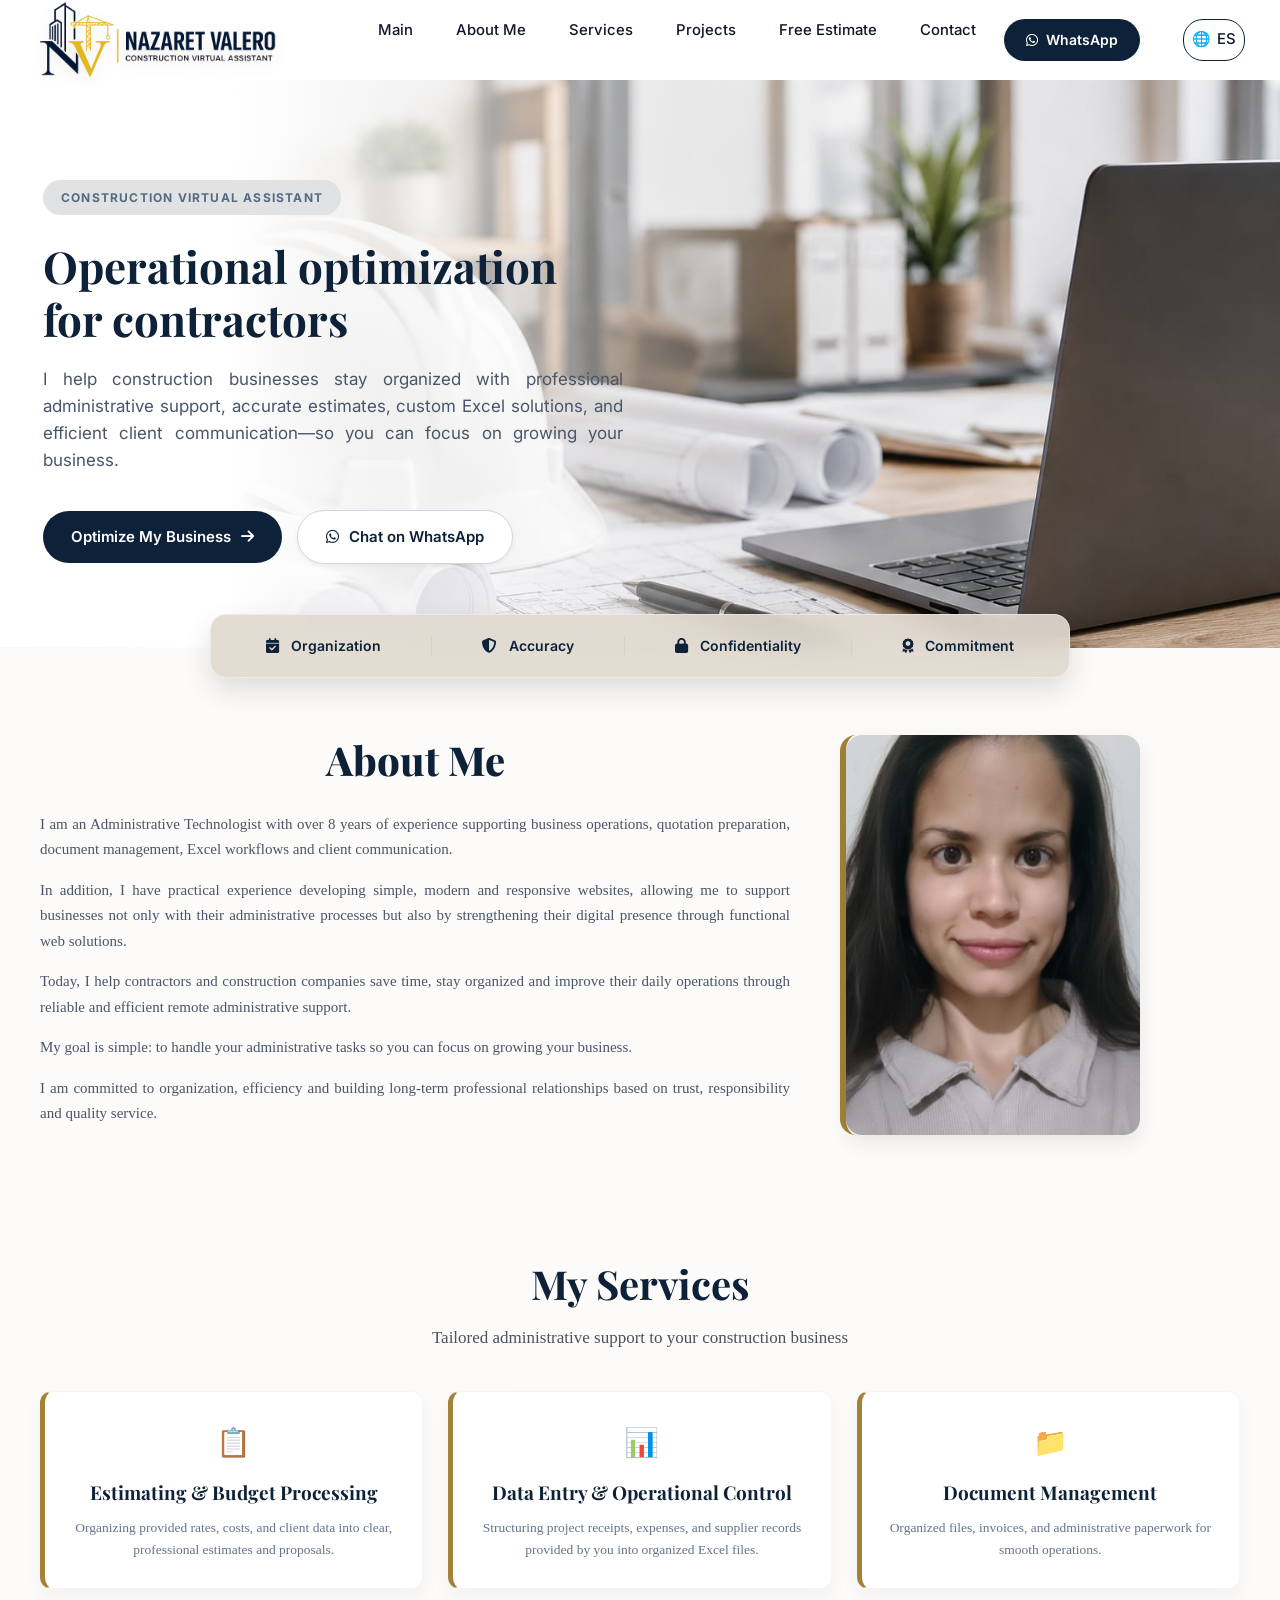
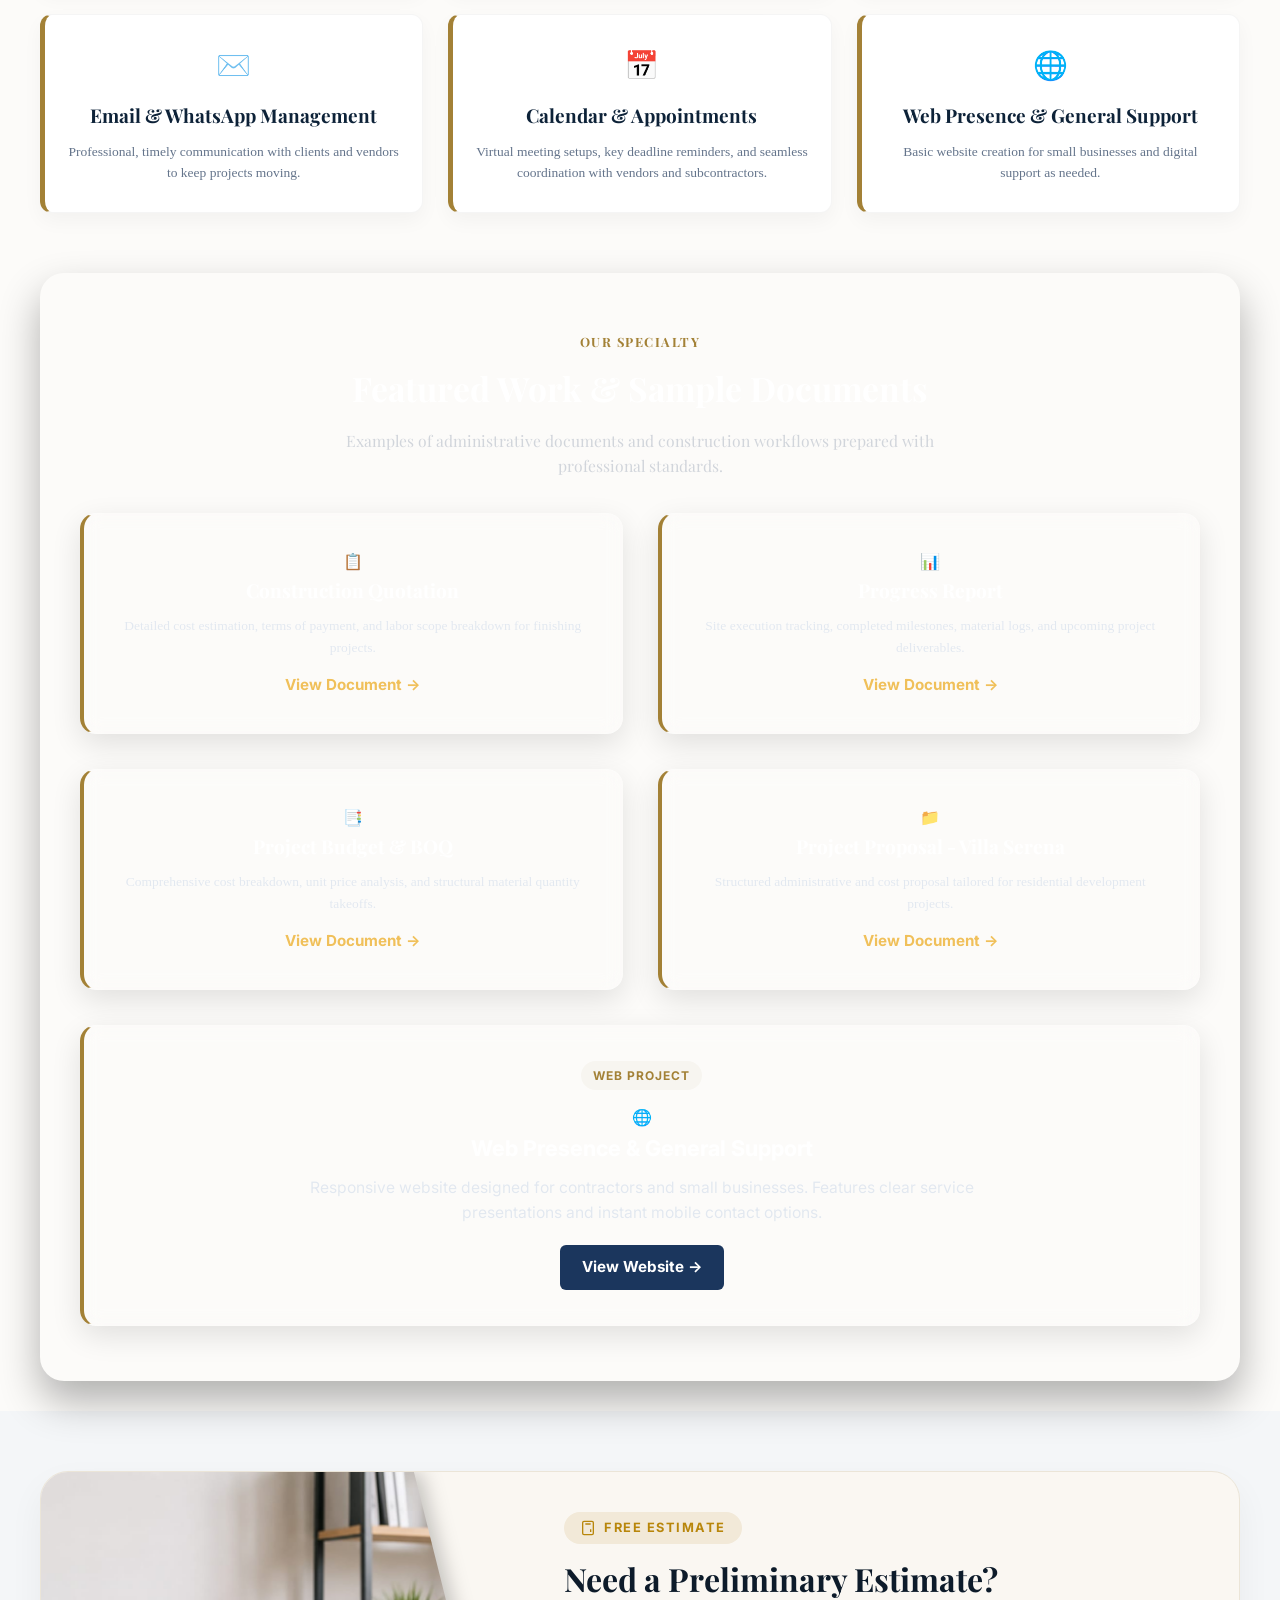
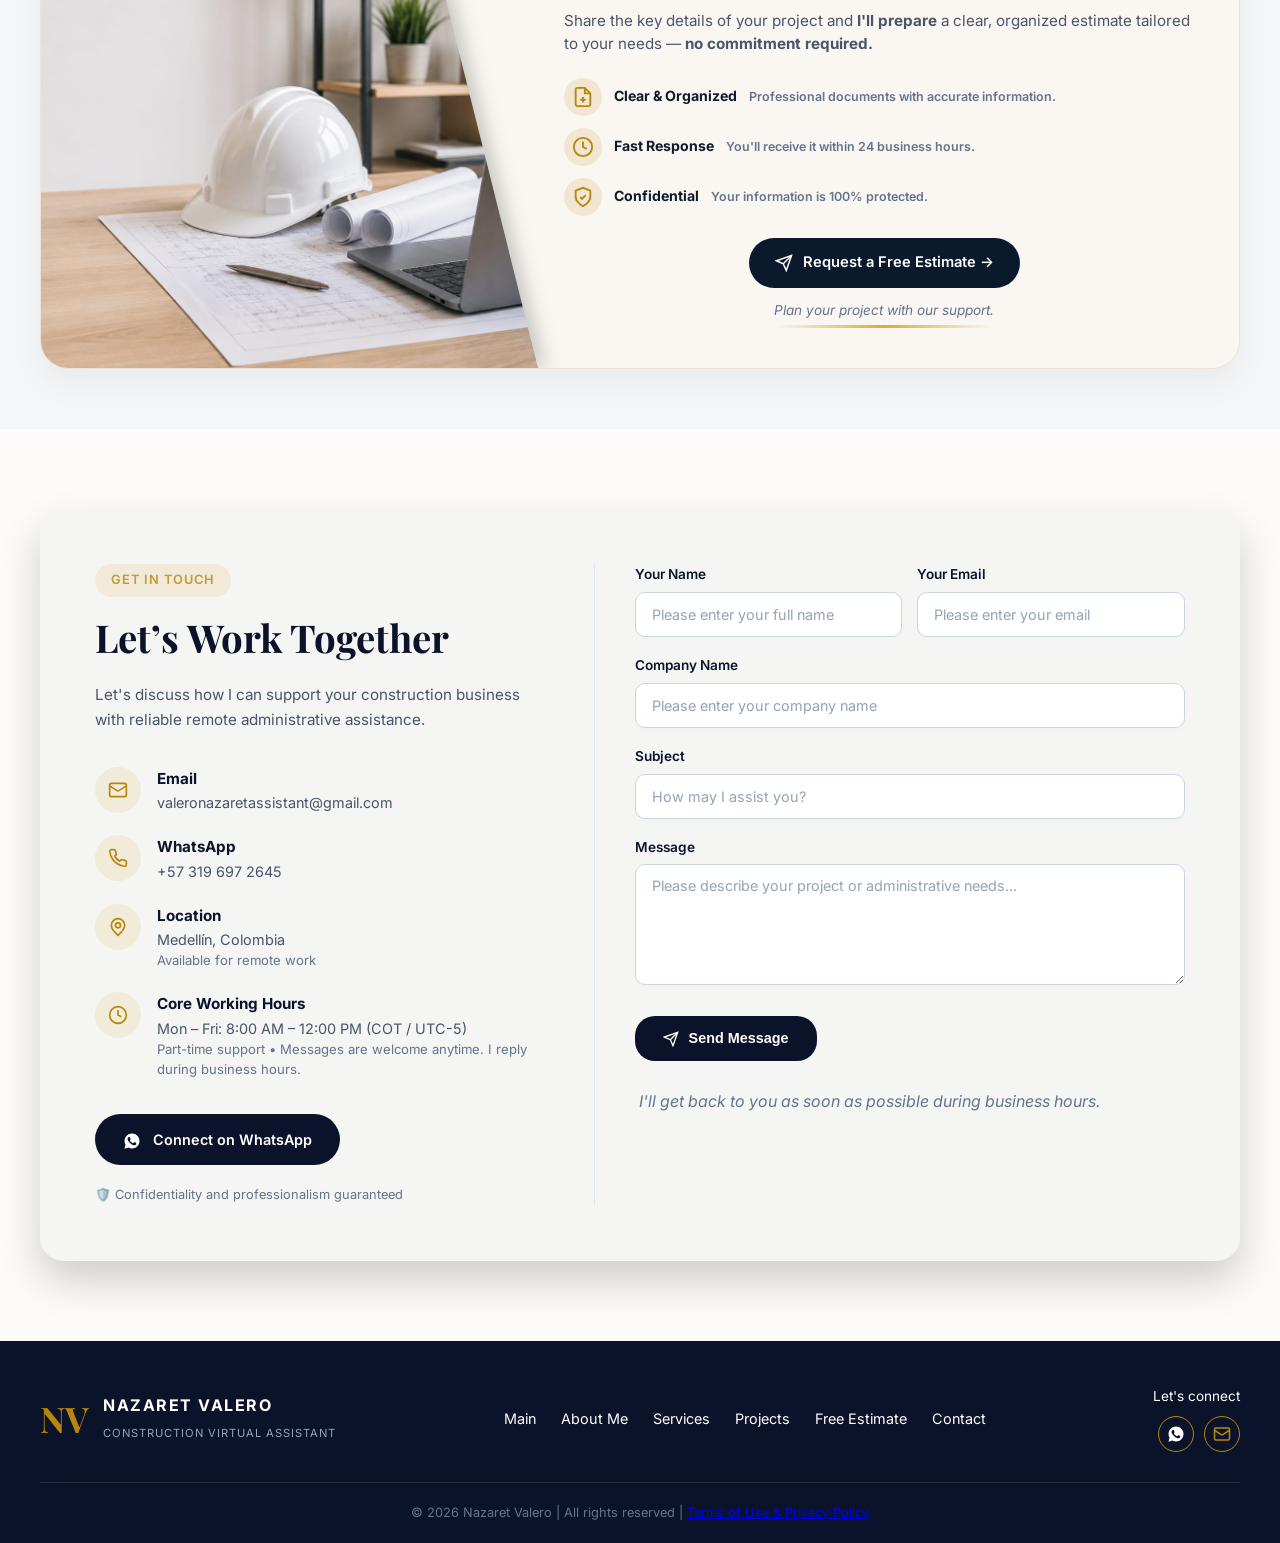
==== commit f69ad35c: "Update index.html" ====
--- a/index.html
+++ b/index.html
@@ -492,8 +492,9 @@
   </div>
   
   <div class="footer-bottom">
-    <p>© 2026 Nazaret Valero | All rights reserved</p>
+    <p>© 2026 Nazaret Valero | All rights reserved | <a href="legal-en.html" class="legal-link">Terms of Use & Privacy Policy</a></p>
   </div>
+
 </footer>
     <!-- CONEXIÓN CON EL JAVASCRIPT -->
     <script src="Nazaret-script.js"></script>
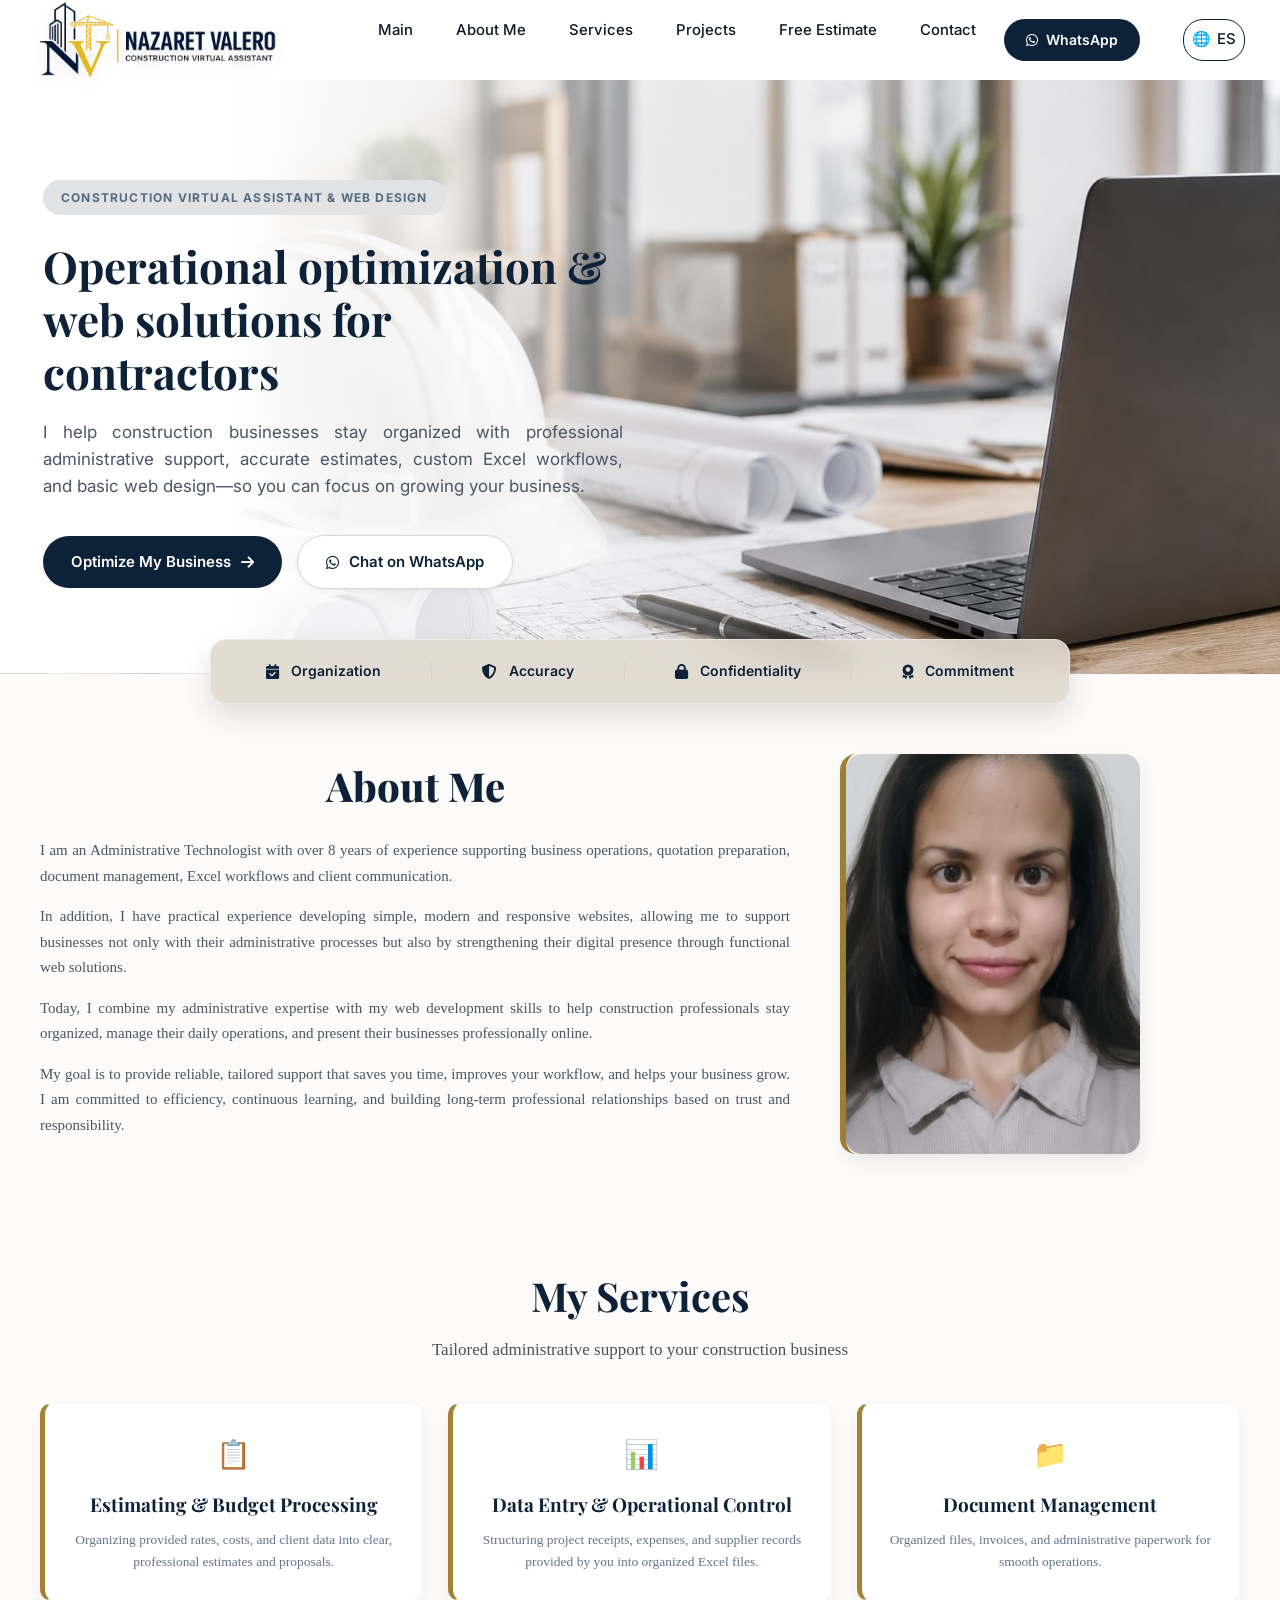
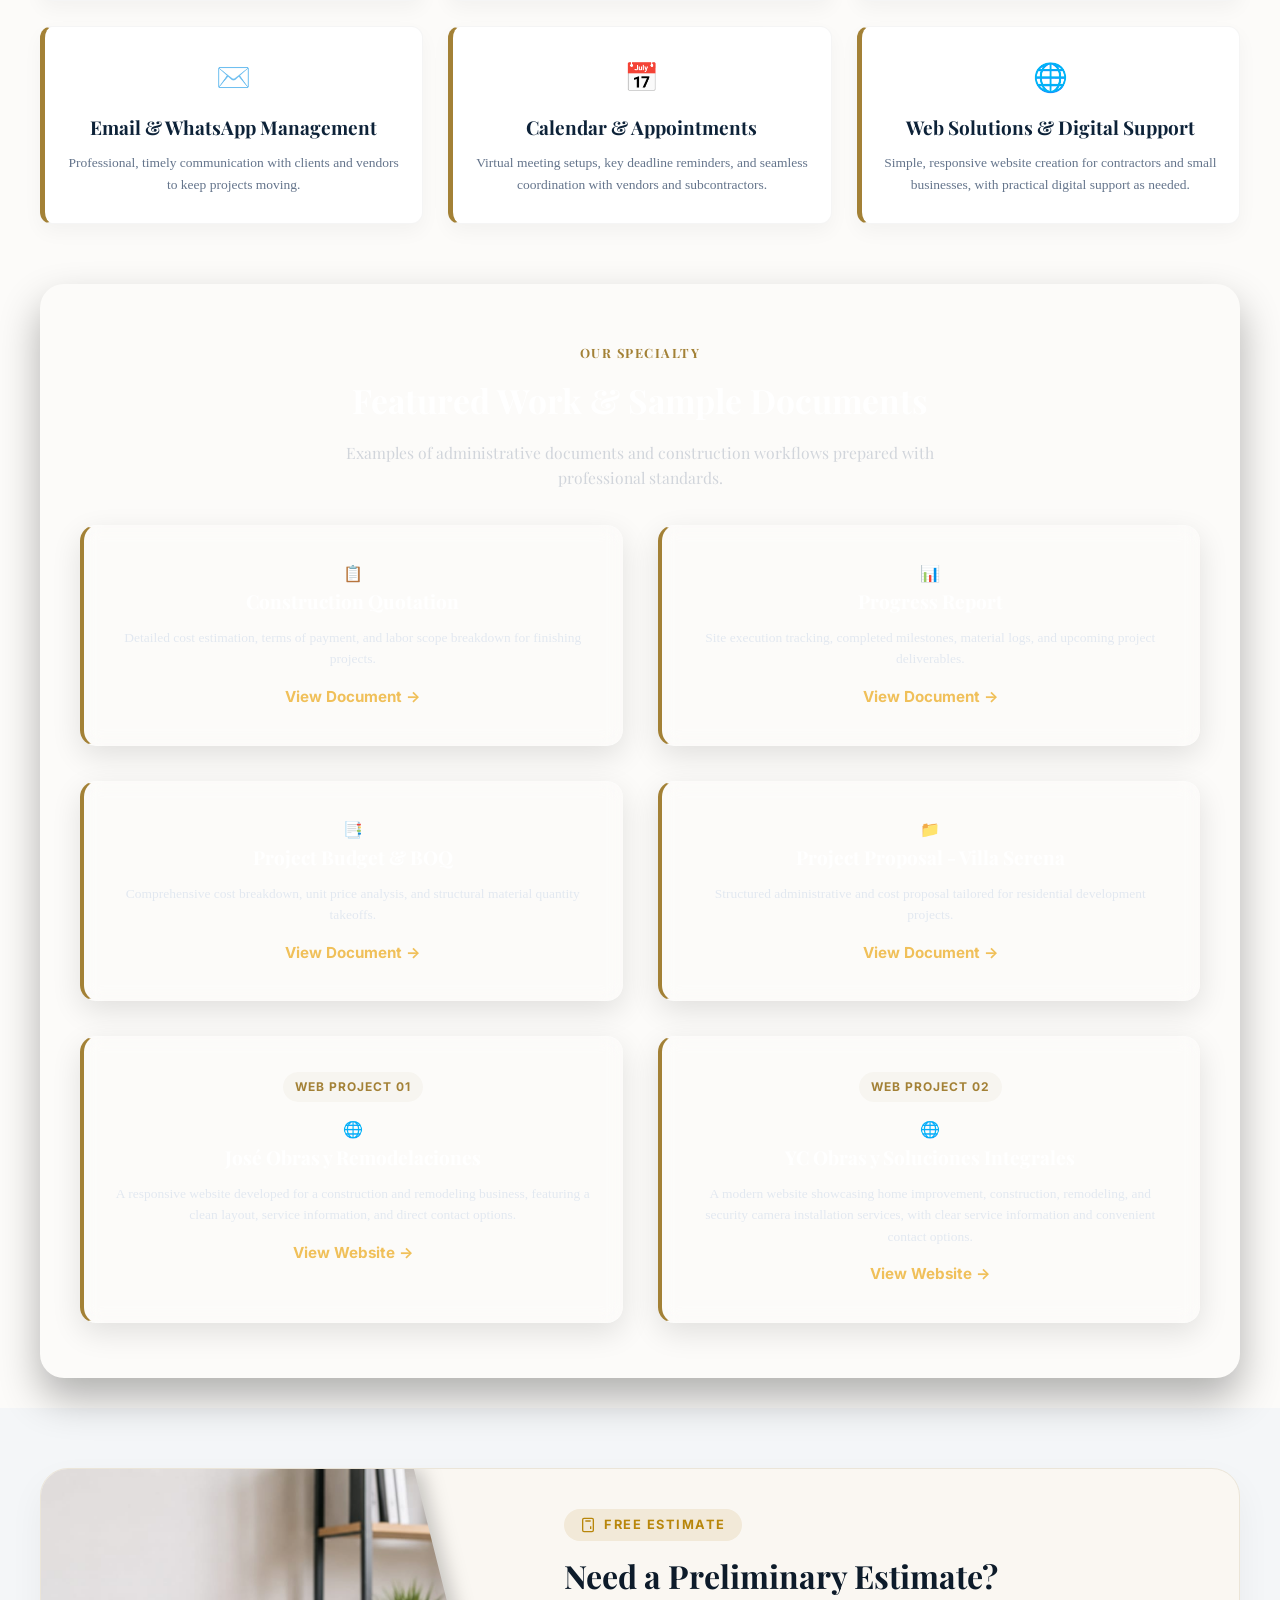
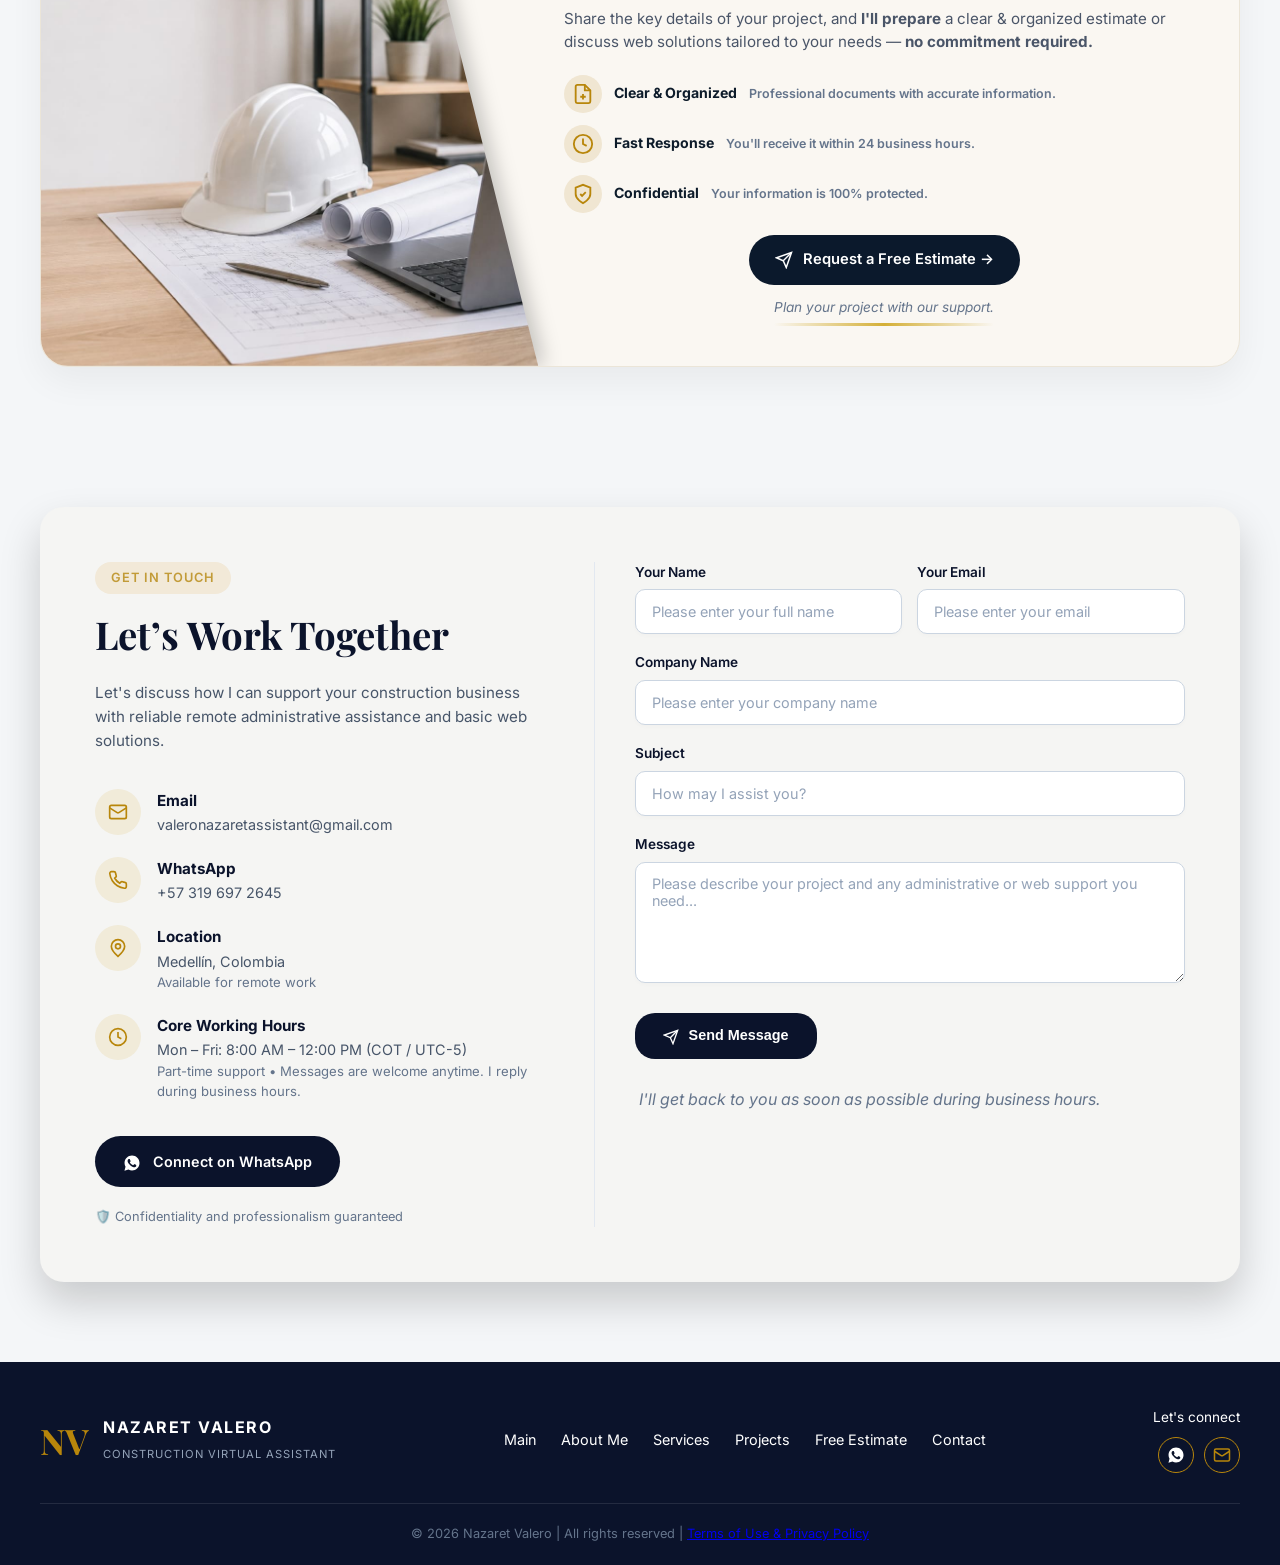
==== commit d3eac9f2: "Update index.html" ====
--- a/index.html
+++ b/index.html
@@ -57,11 +57,11 @@
     <div class="hero-container">
         <div class="hero-content">
             <!-- Píldora destacada -->
-            <div class="hero-badge-pill">CONSTRUCTION VIRTUAL ASSISTANT</div>
+            <div class="hero-badge-pill">CONSTRUCTION VIRTUAL ASSISTANT & WEB DESIGN</div>
             
-            <h1>Operational optimization for contractors</h1>
+            <h1>Operational optimization & web solutions for contractors</h1>
             
-            <p>I help construction businesses stay organized with professional administrative support, accurate estimates, custom Excel solutions, and efficient client communication—so you can focus on growing your business.</p>
+            <p>I help construction businesses stay organized with professional administrative support, accurate estimates, custom Excel workflows, and basic web design—so you can focus on growing your business.</p>
             
             <div class="hero-actions">
                 <a href="#contact" class="btn-primary">
@@ -112,9 +112,8 @@
             <h2>About Me</h2>
             <p>I am an Administrative Technologist with over 8 years of experience supporting business operations, quotation preparation, document management, Excel workflows and client communication.</p>
             <p>In addition, I have practical experience developing simple, modern and responsive websites, allowing me to support businesses not only with their administrative processes but also by strengthening their digital presence through functional web solutions.</p>
-            <p>Today, I help contractors and construction companies save time, stay organized and improve their daily operations through reliable and efficient remote administrative support.</p>
-            <p>My goal is simple: to handle your administrative tasks so you can focus on growing your business.</p>
-            <p>I am committed to organization, efficiency and building long-term professional relationships based on trust, responsibility and quality service.</p>
+            <p>Today, I combine my administrative expertise with my web development skills to help construction professionals stay organized, manage their daily operations, and present their businesses professionally online.</p>
+            <p>My goal is to provide reliable, tailored support that saves you time, improves your workflow, and helps your business grow. I am committed to efficiency, continuous learning, and building long-term professional relationships based on trust and responsibility.</p>
         </div>
 
         <!-- Columna Derecha: Foto metida en su tarjeta flotante compacta -->
@@ -172,8 +171,8 @@
         <!-- 6. Web & Soporte -->
         <div class="service-card">
             <div class="service-icon">🌐</div>
-            <h3>Web Presence & General Support</h3>
-            <p>Basic website creation for small businesses and digital support as needed.</p>
+            <h3>Web Solutions & Digital Support</h3>
+            <p>Simple, responsive website creation for contractors and small businesses, with practical digital support as needed.</p>
         </div>
 
     </div>
@@ -225,17 +224,23 @@
           <a href="documentos.docs/english.docs/Villa-Serena-proposal.pdf" target="_blank" class="portfolio-btn">View Document &rarr;</a>
         </div>
 
-      </div>
-
-      <!-- Tarjeta 5: Proyecto Web en vivo -->
-      <div class="featured-project-card dark-card">
-        <div class="featured-badge">WEB PROJECT</div>
-        <div class="featured-content">
+      <!-- Tarjeta 5 -->
+      <!-- Proyecto Web 1: Contratista 1 -->
+        <div class="service-card dark-card">
+          <div class="featured-badge">WEB PROJECT 01</div>
           <div class="card-icon">🌐</div>
-          <h3>Web Presence & General Support</h3>
-          <p>Responsive website designed for contractors and small businesses. Features clear service presentations and instant mobile contact options.</p>
-          <a href="https://obras-remodelaciones.ejvalero10.workers.dev/" target="_blank" class="portfolio-btn-featured">View Website &rarr;</a>
-        </div>
+          <h3>José Obras y Remodelaciones</h3>
+          <p>A responsive website developed for a construction and remodeling business, featuring a clean layout, service information, and direct contact options.</p>
+          <a href="https://terazan22-dot.github.io/Proyecto-Jose-Obras-y-Remodelaciones/" target="_blank" class="portfolio-btn">View Website &rarr;</a>
+      </div>
+      <!-- Tarjeta 6 -->
+      <!-- Proyecto Web 2: Contratista 2 -->
+        <div class="service-card dark-card">
+          <div class="featured-badge">WEB PROJECT 02</div>
+          <div class="card-icon">🌐</div>
+          <h3>YC Obras y Soluciones Integrales</h3>
+          <p>A modern website showcasing home improvement, construction, remodeling, and security camera installation services, with clear service information and convenient contact options.</p>
+          <a href="https://terazan22-dot.github.io/YC-Soluciones-Integrales/" target="_blank" class="portfolio-btn">View Website &rarr;</a>
       </div>
 
     </div> <!-- FIN DE PORTFOLIO-HERO-CARD -->
@@ -268,8 +273,8 @@
       <h2 class="estimate-title">Need a Preliminary Estimate?</h2>
       
       <p class="estimate-desc">
-        Share the key details of your project and <strong>I'll prepare</strong> 
-        a clear, organized estimate tailored to your needs — 
+        Share the key details of your project, and <strong>I'll prepare</strong> 
+        a clear & organized estimate or discuss web solutions tailored to your needs  — 
         <strong>no commitment required.</strong>
       </p>
 
@@ -338,7 +343,7 @@
       <span class="contact-tag">GET IN TOUCH</span>
       <h2 class="contact-title">Let’s Work Together</h2>
       <p class="contact-desc">
-        Let's discuss how I can support your construction business with reliable remote administrative assistance.
+        Let's discuss how I can support your construction business with reliable remote administrative assistance and basic web solutions.
       </p>
 
       <div class="info-list">
@@ -427,7 +432,7 @@
 
         <div class="form-group">
           <label>Message</label>
-          <textarea name="message" rows="5" placeholder="Please describe your project or administrative needs..."></textarea>
+          <textarea name="message" rows="5" placeholder="Please describe your project and any administrative or web support you need..."></textarea>
         </div>
 
         <button type="submit" class="btn-send">
--- a/Nazaret-styles.css
+++ b/Nazaret-styles.css
@@ -21,10 +21,11 @@
 
 /* 1. Barra superior con altura fija */
 .main-header {
+    position: sticky;
+    top: 0;
     z-index: 1000;
     padding: 0;
     height: 80px; /* Fijamos la altura de la barra para que no crezca */
-    position: relative;
     background-color: #ffffff; /* Ajusta al color de tu cabecera */
 }
 
@@ -866,81 +867,6 @@
   text-transform: uppercase !important;
 }
 
-.featured-content h3 {
-  font-size: 1.35rem !important;
-  color: #1b365d !important;
-  margin-bottom: 10px !important;
-  font-weight: bold !important;
-}
-
-.featured-content p {
-  font-size: 0.98rem !important;
-  color: #555555 !important;
-  max-width: 750px !important;
-  margin: 0 auto 20px auto !important;
-  line-height: 1.6 !important;
-}
-
-/* Botón azul base */
-.portfolio-btn-featured,
-.portfolio-btn-featured:visited {
-  display: inline-block !important;
-  padding: 10px 22px !important;
-  font-size: 0.95rem !important;
-  font-weight: bold !important;
-  color: #ffffff !important; /* Texto blanco siempre */
-  background-color: #1b365d !important; /* Fondo azul fijo */
-  border-radius: 6px !important;
-  text-decoration: none !important;
-  transition: color 0.25s ease, transform 0.25s ease !important;
-}
-
-
-/* Estado al pasar el cursor (Hover) */
-.portfolio-btn-featured:hover,
-a.portfolio-btn-featured:hover {
-  background-color: #1b365d !important; /* Se mantiene en el mismo azul exacto */
-  color: #a38136 !important; /* Fuerza el cambio de color del texto al dorado */
-}
-
-/* Tarjeta destacada de la página web (Con sombra estática y sin elevación) */
-.featured-project-card {
-  background-color: #ffffff !important;
-  border-radius: 12px !important;
-  padding: 35px 30px !important;
-  margin-top: 35px !important;
-  text-align: center !important;
-  border-left: 5px solid #a38136 !important; /* Borde dorado lateral */
-  position: relative !important;
-  
-  /* Sombra suave que la separa del fondo blanco */
-  box-shadow: 0 10px 30px rgba(0, 0, 0, 0.11) !important;
-}
-
-/* Responsive para dispositivos móviles (Celulares) */
-@media (max-width: 768px) {
-  
-  /* Ajustes para la tarjeta del proyecto web */
-  .featured-project-card {
-    padding: 25px 20px !important; /* Reduce el relleno interno */
-    margin-top: 25px !important;    /* Espacio superior más ajustado */
-  }
-
-  .featured-content h3 {
-    font-size: 1.2rem !important;  /* Tamaño de título cómodo para pantallas pequeñas */
-  }
-
-  .featured-content p {
-    font-size: 0.9rem !important;   /* Texto de descripción adaptado */
-    margin-bottom: 15px !important;
-  }
-
-  .portfolio-btn-featured {
-    width: 100% !important;         /* Hace que el botón ocupe todo el ancho en celular */
-    text-align: center !important;
-    padding: 12px 15px !important;  /* Un poco más de área táctil para facilitar el clic */
-  }
-}
 
 /* ==========================================
    MARCO PRINCIPAL CON EDIFICIO Y TARJETAS TRANSLÚCIDAS
@@ -1303,7 +1229,7 @@
    ========================================== */
 .contact-section {
   padding: 80px 20px;
-  background-color: #fcfbf9;
+  background-color: #f4f6f8;;
 }
 
 .contact-tag {
@@ -1760,4 +1686,65 @@
   }
 }
 
-
+/* ==========================================
+   ESTILOS PÁGINAS LEGALES (legal-container)
+   ========================================== */
+
+/* Versión Móvil (Mobile-First por defecto) */
+.legal-container {
+  width: 100%;
+  max-width: 100%;
+  padding: 40px 20px; /* Margen interno para que no pegue a los bordes del celular */
+  box-sizing: border-box;
+  margin: 0 auto;
+}
+
+/* Título Principal */
+.legal-container h1 {
+  font-family: 'Playfair Display', Georgia, serif;
+  font-size: 1.8rem;
+  font-weight: 700;
+  line-height: 1.3;
+  margin-bottom: 20px;
+  color: #1a1a1a; /* O el color principal de tus títulos */
+  text-align: center;
+}
+
+/* Párrafos y texto general */
+.legal-container p {
+  font-family: Georgia, serif;
+  font-size: 1rem;
+  line-height: 1.7;
+  color: #333333;
+  text-align: justify; /* Mantiene el texto bien alineado a ambos lados */
+  margin-bottom: 32px;
+  word-wrap: break-word; /* Evita desbordamientos de texto largo en móviles */
+}
+
+/* Texto de "Última actualización" */
+.legal-container p em {
+  font-style: italic;
+  color: #666666;
+  display: block;
+  margin-bottom: 25px;
+}
+
+/* Versión Escritorio / Pantallas Grandes */
+@media (min-width: 1140px) {
+  .legal-container {
+    max-width: 1140px; /* Limite exacto requerido */
+    padding: 60px 0; /* Mantiene alineación vertical limpia */
+  }
+
+  .legal-container h1 {
+    font-size: 2.3rem; /* Título un poco más imponente en pantalla grande */
+    margin-bottom: 25px;
+  }
+
+  .legal-container p {
+    font-size: 1.05rem; /* Lectura muy cómoda en escritorio */
+    line-height: 1.8;
+  }
+}
+
+
